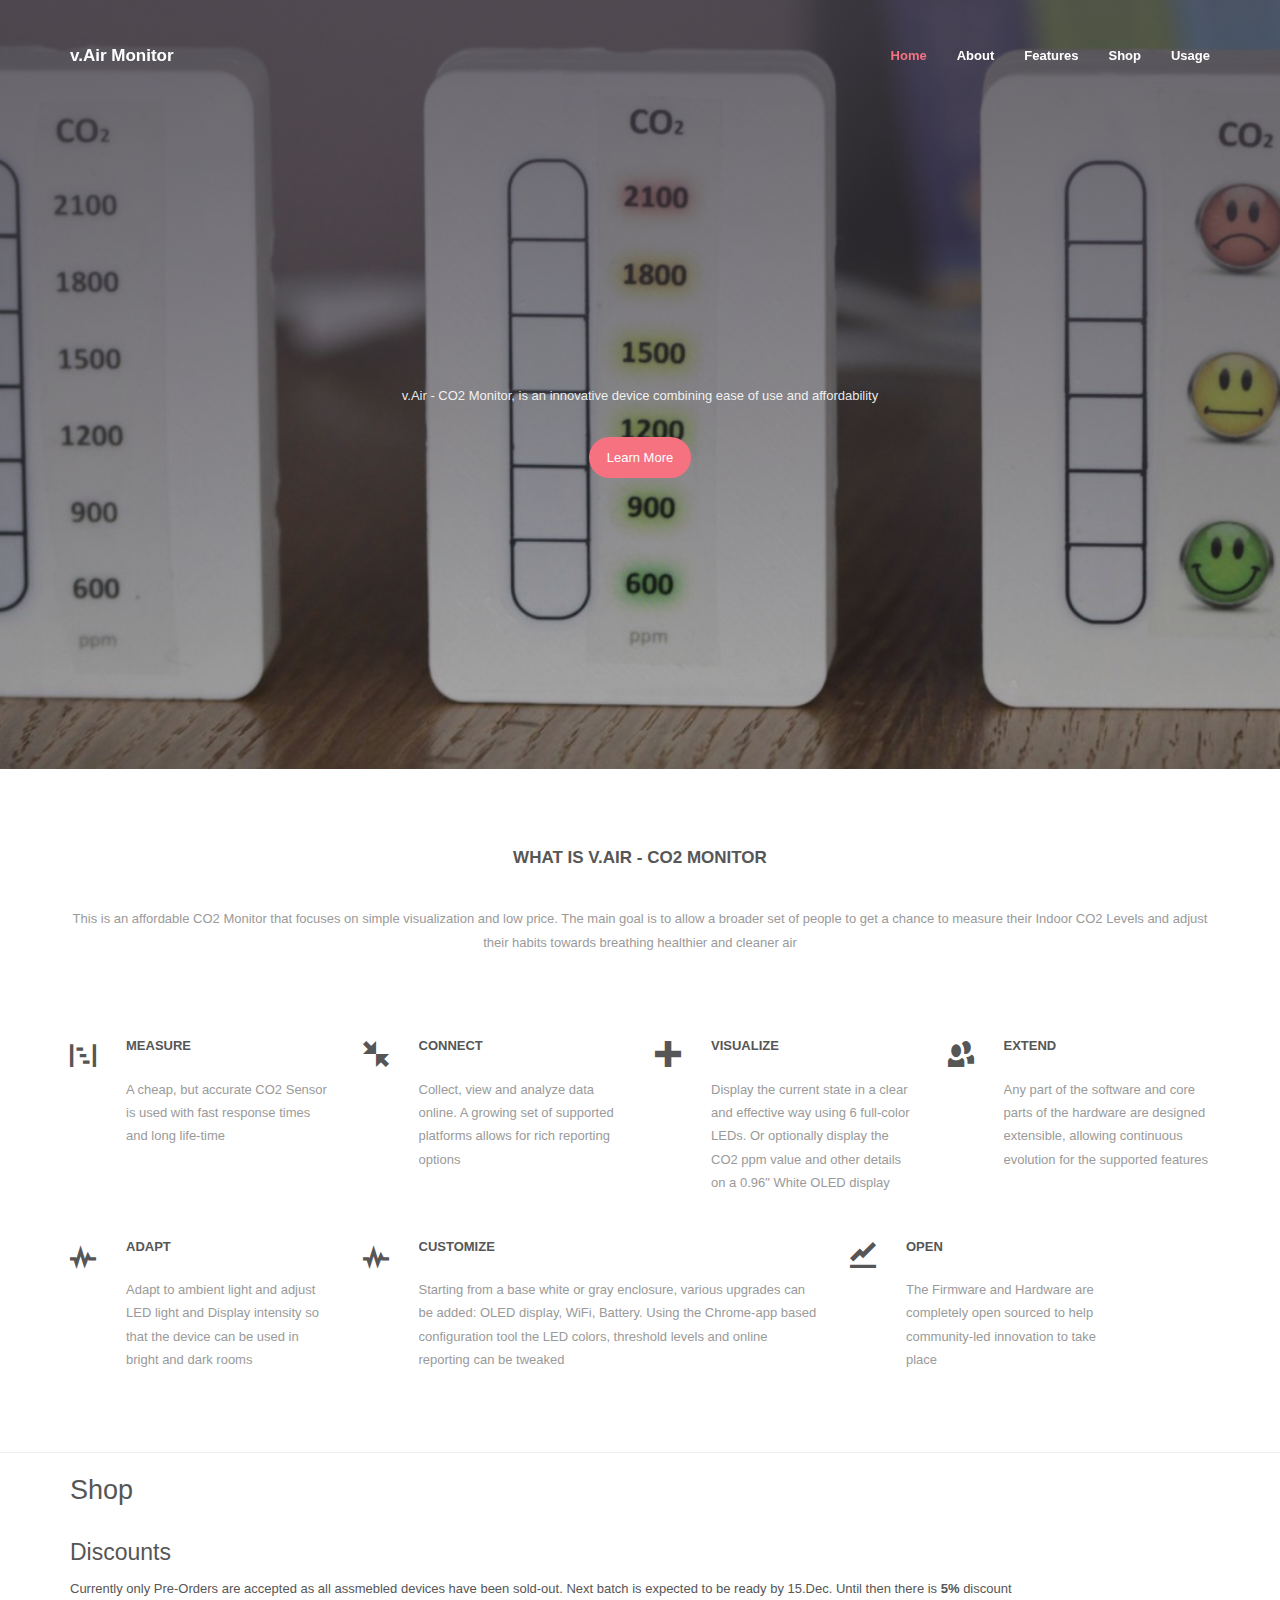
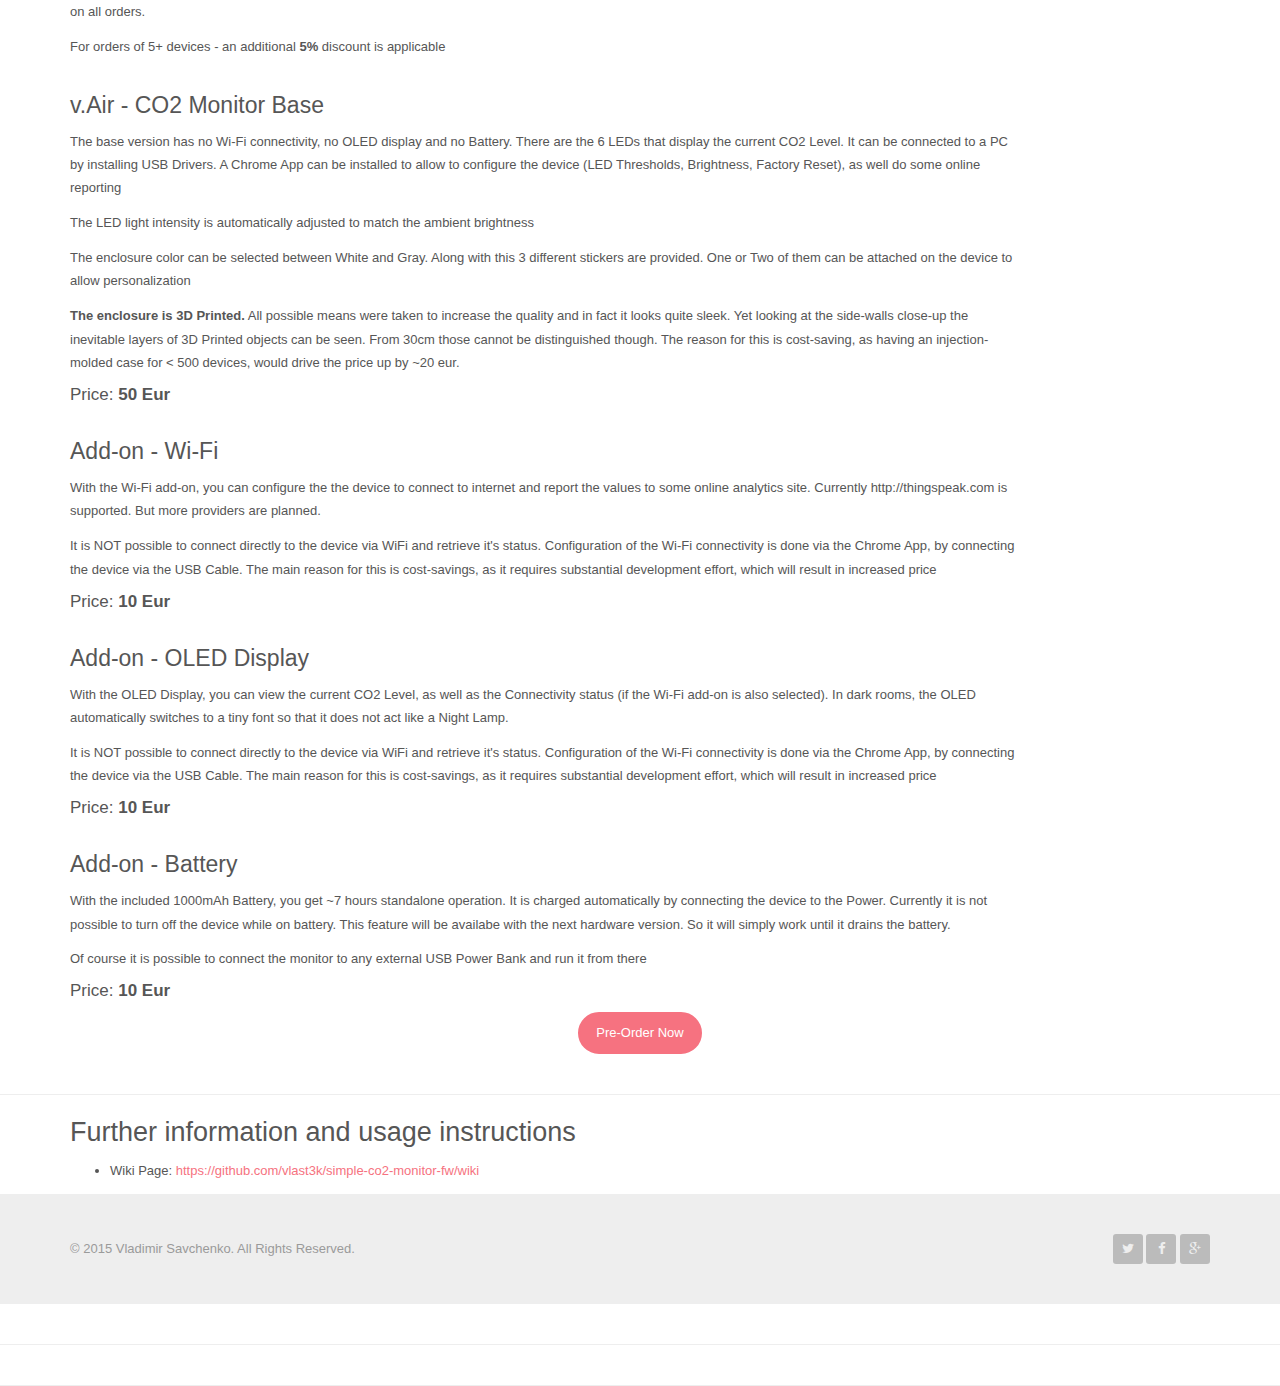
==== index.html @ 3b9b4a49 "fix usage" ====
<!DOCTYPE html>
<!-- saved from url=(0024)https://www.uxfleet.com/ -->
<html lang="en" style="height: auto;"><head><meta http-equiv="Content-Type" content="text/html; charset=UTF-8">
    <meta charset="utf-8">
    <meta http-equiv="X-UA-Compatible" content="IE=edge">
    <meta name="viewport" content="width=device-width, initial-scale=1">
    <meta name="description" content="">
    <meta name="author" content="">

    <title>v.Air - CO2 Monitor</title>

    <!-- CSS Plugins -->
    <link href="./res/animate.css" rel="stylesheet">
    <link href="./res/owl.carousel.css" rel="stylesheet">
    <link href="./res/lightbox.css" rel="stylesheet">
    <link href="./res/open-iconic-bootstrap.css" rel="stylesheet">
    <link href="./res/font-awesome.min.css" rel="stylesheet">

    <!-- Google Fonts -->
    <link href="./res/css" rel="stylesheet" type="text/css">
    <link href="./res/css(1)" rel="stylesheet" type="text/css">

    <!-- CSS Custom -->
    <link href="./res/styles.css" rel="stylesheet">
    <link href="./res/custom.css" rel="stylesheet">

    <!-- HTML5 shim and Respond.js for IE8 support of HTML5 elements and media queries -->
    <!--[if lt IE 9]>
      <script src="https://oss.maxcdn.com/html5shiv/3.7.2/html5shiv.min.js"></script>
      <script src="https://oss.maxcdn.com/respond/1.4.2/respond.min.js"></script>
    <![endif]-->
  </head>

  <body data-spy="scroll" data-target=".navbar" data-offset="71">


    <!-- WRAPPER
    ============================== -->
    <div class="wrapper">

      <!-- NAVBAR
      ============================== -->
      <nav class="navbar navbar-fixed-top js-toggleClass js-navbar-top navbar-default">
        <div class="container">
          <div class="navbar-header">
            <button type="button" class="navbar-toggle collapsed" data-toggle="collapse" data-target="#navbar" aria-expanded="false" aria-controls="navbar">
              <span class="sr-only">Toggle navigation</span>
              <span class="icon-bar"></span>
              <span class="icon-bar"></span>
              <span class="icon-bar"></span>
            </button>
            <a class="navbar-brand" href="#home">v.Air Monitor</a>
          </div>
          <div id="navbar" class="collapse navbar-collapse">
            <ul class="nav navbar-nav navbar-right ">
              <li class="active"><a href="#home">Home</a></li>
              <li class=""><a href="#about">About</a></li>
              <li class=""><a href="#features">Features</a></li>
              <li class=""><a href="#shop">Shop</a></li>
              <li class=""><a href="#usage">Usage</a></li>
            </ul>
          </div><!--/.nav-collapse -->
        </div>
      </nav>


      <!-- HERO
      ============================== -->
      <div class="hero hero_agency" id="home">
        <div class="container">
          <div class="row">
            <div class="col-xs-12">
                <br>
                <br>
                <br>
                <br>
                <br>
                <br>
                <br>
                <!-- Hero subheading -->
                <p class="heading__sub hero-heading__sub animated fadeInUp delay_1">
                  v.Air - CO2 Monitor, is an innovative device combining ease of use and affordability
                </p>
                <!-- Hero buttons -->
                <a href="#about" class="hero__btn btn btn-lg btn-primary animated fadeInUp delay_2">Learn More</a> 
               <br>
                <br>
                <br>
                <br>
                <br>
                <br>
                <br>
            </div>
          </div> <!-- / .row -->
        </div> <!-- / .container -->
      </div> <!-- / .hero -->

    
      <div class="section" id="about">

        <!-- ABOUT
        ============================== -->
        <div class="container">
          <div class="row">
            <div class="col-xs-12">
              <h4 class="heading">What is v.Air - CO2 Monitor</h4>
              <p class="heading__sub">
              This is an affordable CO2 Monitor that focuses on simple visualization and low price. The main goal is to allow a broader set of people to get a chance to measure their Indoor CO2 Levels and adjust their habits towards breathing healthier and cleaner air
              </p>
            </div>
          </div> <!-- / .row -->
        </div> <!-- / .container -->


        <!-- FEATURES
        ============================== -->
        <div class="section" id="features">
        <div class="container">
          <div class="row">
            <div class="col-sm-3">
              <div class="features__item fadeIn">
                <div class="features-item__icon">
                  <span class="oi oi-project"></span>
                </div>
                <div class="features-item__body">
                  <div class="features-item-body__title">
                    Measure
                  </div>
                  <div class="features-item-body__summary">
                    A cheap, but accurate CO2 Sensor is used with fast response times and long life-time
                  </div>
                </div> <!-- / .features-item__body -->
              </div> <!-- / .features__item -->
            </div>
            <div class="col-sm-3">
              <div class="features__item fadeIn">
                <div class="features-item__icon">
                  <span class="oi oi-fullscreen-exit"></span>
                </div>
                <div class="features-item__body">
                  <div class="features-item-body__title">
                    Connect
                  </div>
                  <div class="features-item-body__summary">
                    Collect, view and analyze data online. A growing set of supported platforms allows for rich reporting options
                  </div>
                </div> <!-- / .features-item__body -->
              </div> <!-- / .features__item -->
            </div>
            <div class="col-sm-3">
              <div class="features__item fadeIn">
                <div class="features-item__icon">
                  <span class="oi oi-plus"></span>
                </div>
                <div class="features-item__body">
                  <div class="features-item-body__title">
                    Visualize
                  </div>
                  <div class="features-item-body__summary">
                    Display the current state in a clear and effective way using 6 full-color LEDs. Or optionally display the CO2 ppm value and other details on a 0.96" White OLED display
                  </div>
                </div> <!-- / .features-item__body -->
              </div> <!-- / .features__item -->
            </div>
            <div class="col-sm-3">
              <div class="features__item fadeIn">
                <div class="features-item__icon">
                  <span class="oi oi-people"></span>
                </div>
                <div class="features-item__body">
                  <div class="features-item-body__title">
                    Extend
                  </div>
                  <div class="features-item-body__summary">
                    Any part of the software and core parts of the hardware are designed extensible, allowing continuous evolution for the supported features
                  </div>
                </div>  <!-- / .features-item__body -->
              </div> <!-- / .features__item -->
            </div>
          </div>
          <div class="row">
            <div class="col-sm-3">
              <div class="features__item fadeIn">
                <div class="features-item__icon">
                  <span class="oi oi-pulse"></span>
                </div>
                <div class="features-item__body">
                  <div class="features-item-body__title">
                    Adapt
                  </div>
                  <div class="features-item-body__summary">
                    Adapt to ambient light and adjust LED light and Display intensity so that the device can be used in bright and dark rooms
                  </div>
                </div>  <!-- / .features-item__body -->
              </div> <!-- / .features__item -->
            </div>
            <div class="col-sm-5">
              <div class="features__item fadeIn">
                <div class="features-item__icon">
                  <span class="oi oi-pulse"></span>
                </div>
                <div class="features-item__body">
                  <div class="features-item-body__title">
                    Customize
                  </div>
                  <div class="features-item-body__summary">
                    Starting from a base white or gray enclosure, various upgrades can be added: OLED display, WiFi, Battery. Using the Chrome-app based configuration tool the LED colors, threshold levels and online reporting can be tweaked
                  </div>
                </div>  <!-- / .features-item__body -->
              </div> <!-- / .features__item -->
            </div>
            <div class="col-sm-3">
              <div class="features__item fadeIn">
                <div class="features-item__icon">
                  <span class="oi oi-graph"></span>
                </div>
                <div class="features-item__body">
                  <div class="features-item-body__title">
                    Open
                  </div>
                  <div class="features-item-body__summary">
                    The Firmware and Hardware are completely open sourced to help community-led innovation to take place
                  </div>
                </div> <!-- / .features-item__body -->
              </div> <!-- / .features__item -->
            </div>
          </div> <!-- / .row -->
        </div> <!-- / .container -->

      </div> <!-- / .section -->

     <div class="section" id="shop">

      <div class="container">
           <div class="row">
            <div class="col-md-10">
                  <h2>Shop</h2>
            </div>
         </div>
        <div class="row">
            <div class="col-md-10">
                <h3>Discounts</h3>
                <p>Currently only Pre-Orders are accepted as all assmebled devices have been sold-out. Next batch is expected to be ready by 15.Dec. Until then there is <strong>5%</strong> discount on all orders.
                </p>
                <p>For orders of 5+ devices - an additional <strong>5%</strong> discount is applicable
                </p>
             </div>
        </div>
        <div class="row">
            <div class="col-md-10">
                <h3>v.Air - CO2 Monitor Base</h3>
                <p>The base version has no Wi-Fi connectivity, no OLED display and no Battery. There are the 6 LEDs that display the current CO2 Level. It can be connected to a PC by installing USB Drivers. A Chrome App can be installed to allow to configure the device (LED Thresholds, Brightness, Factory Reset), as well do some online reporting
                </p>
                <p>The LED light intensity is automatically adjusted to match the ambient brightness</p>
                <p>The enclosure color can be selected between White and Gray. Along with this 3 different stickers are provided. One or Two of them can be attached on the device to allow personalization
                </p>
                <p><strong>The enclosure is 3D Printed.</strong> All possible means were taken to increase the quality and in fact it looks quite sleek. Yet looking at the side-walls close-up the inevitable layers of 3D Printed objects can be seen. From 30cm those cannot be distinguished though. The reason for this is cost-saving, as having an injection-molded case for &lt; 500 devices, would drive the price up by ~20 eur.
                </p>
                <h4>Price: <strong>50 Eur</strong></h4>
             </div>
        </div>
        <div class="row">
            <div class="col-md-10">
                <h3>Add-on - Wi-Fi</h3>
                <p>With the Wi-Fi add-on, you can configure the the device to connect to internet and report the values to some online analytics site. Currently http://thingspeak.com is supported. But more providers are planned.
                </p>
                <p>It is NOT possible to connect directly to the device via WiFi and retrieve it's status. Configuration of the Wi-Fi connectivity is done via the Chrome App, by connecting the device via the USB Cable. The main reason for this is cost-savings, as it requires substantial development effort, which will result in increased price
                </p>
                <h4>Price: <strong>10 Eur</strong></h4>
             </div>
        </div>
        <div class="row">
            <div class="col-md-10">
                <h3>Add-on - OLED Display</h3>
                <p>With the OLED Display, you can view the current CO2 Level, as well as the Connectivity status (if the Wi-Fi add-on is also selected). In dark rooms, the OLED automatically switches to a tiny font so that it does not act like a Night Lamp. 
                </p>
                <p>It is NOT possible to connect directly to the device via WiFi and retrieve it's status. Configuration of the Wi-Fi connectivity is done via the Chrome App, by connecting the device via the USB Cable. The main reason for this is cost-savings, as it requires substantial development effort, which will result in increased price
                </p>
                <h4>Price: <strong>10 Eur</strong></h4>
             </div>
        </div>
        <div class="row">
            <div class="col-md-10">
                <h3>Add-on - Battery</h3>
                <p>With the included 1000mAh Battery, you get ~7 hours standalone operation. It is charged automatically by connecting the device to the Power. Currently it is not possible to turn off the device while on battery. This feature will be availabe with the next hardware version. So it will simply work until it drains the battery.
                </p>
                <p>Of course it is possible to connect the monitor to any external USB Power Bank and run it from there
                </p>
                <h4>Price: <strong>10 Eur</strong></h4>
             </div>
        </div>
        <div class="row">
            <div class="col-xs-12 centered-text">


              <a href="mailto:vlast3k@gmail.com" class="hero__btn btn btn-lg btn-primary animated fadeInUp">Pre-Order Now</a> 

            </div>
          </div> <!-- / .row -->

      </div>
     </div>

     <div class="section" id="usage">

      <div class="container">
        <div class="row">
           <div class="col-md-10">
             <h2>Further information and usage instructions</h2>
             <ul>
				<li>
					Wiki Page: <a href="https://github.com/vlast3k/simple-co2-monitor-fw/wiki">https://github.com/vlast3k/simple-co2-monitor-fw/wiki</a>
				</li>
			 </ul>
            </div>
         </div>
     </div>

      <!-- CONTACT
      ============================== -->
      <!--
      <div class="section" id="contact">
        <div class="container">
          <div class="row">
            <div class="col-xs-12 centered-text">

              <h4 class="heading">Contact Us for More Information</h4>

              <a href="http://neyasystems.com/contact-us/" class="hero__btn btn btn-lg btn-primary animated fadeInUp">Contact Now</a> 

            </div>
          </div> 
        </div> 
      </div>
-->

      <!-- FOOTER
      ============================== -->
      <footer>
        <div class="container">
          <div class="row">
            <div class="col-sm-6">
              © 2015 Vladimir Savchenko. All Rights Reserved.
            </div>
            
            <div class="col-sm-6">
              <div class="footer__social">
                <a href="https://twitter.com/vAirMon" class="footer-social__link footer-social__link_twitter">
                  <i class="fa fa-twitter"></i>
                </a>
                <a href="https://www.facebook.com/vairmonitor" class="footer-social__link footer-social__link_facebook">
                  <i class="fa fa-facebook"></i>
                </a>
                <a href="https://plus.google.com/117329593223581214970" class="footer-social__link footer-social__link_google-plus">
                  <i class="fa fa-google-plus"></i>
                </a>
              </div>
            </div>
          </div>
        </div>
      </footer>

    </div> <!-- / .wrapper -->


    <!-- JavaScript
    ================================================== -->
    
    <!-- JS Global -->
    <script async="" src="./res/analytics.js"></script><script src="./res/jquery.min.js"></script>
    <script src="./res/bootstrap.min.js"></script>

    <!-- JS Plugins -->
    <script src="./res/smoothscroll.js"></script>
    <script src="./res/jquery.waypoints.min.js"></script>
    <script src="./res/wow.min.js"></script>
    <script src="./res/owl.carousel.min.js"></script>
    <script src="./res/jquery.peity.min.js"></script>
    <script src="./res/lightbox.min.js"></script>
    <script src="./res/contact.js"></script>

    <!-- JS Custom -->
    <script src="./res/custom.js"></script>
---- res/styles.css ----
/*------------------------------------------------------------------
Project:        Landitt
Author:         Yevgeny Simzikov
URL:            http://simpleqode.com/
                https://twitter.com/YevSim
                https://www.facebook.com/simpleqode
Version:        1.0.0
Created:        27/05/2015
Last change:    27/05/2015
-------------------------------------------------------------------*/
/*! normalize.css v3.0.2 | MIT License | git.io/normalize */
html {
  font-family: sans-serif;
  -ms-text-size-adjust: 100%;
  -webkit-text-size-adjust: 100%;
}
body {
  margin: 0;
}
article,
aside,
details,
figcaption,
figure,
footer,
header,
hgroup,
main,
menu,
nav,
section,
summary {
  display: block;
}
audio,
canvas,
progress,
video {
  display: inline-block;
  vertical-align: baseline;
}
audio:not([controls]) {
  display: none;
  height: 0;
}
[hidden],
template {
  display: none;
}
a {
  background-color: transparent;
}
a:active,
a:hover {
  outline: 0;
}
abbr[title] {
  border-bottom: 1px dotted;
}
b,
strong {
  font-weight: bold;
}
dfn {
  font-style: italic;
}
h1 {
  font-size: 2em;
  margin: 0.67em 0;
}
mark {
  background: #ff0;
  color: #000;
}
small {
  font-size: 80%;
}
sub,
sup {
  font-size: 75%;
  line-height: 0;
  position: relative;
  vertical-align: baseline;
}
sup {
  top: -0.5em;
}
sub {
  bottom: -0.25em;
}
img {
  border: 0;
}
svg:not(:root) {
  overflow: hidden;
}
figure {
  margin: 1em 40px;
}
hr {
  -moz-box-sizing: content-box;
  box-sizing: content-box;
  height: 0;
}
pre {
  overflow: auto;
}
code,
kbd,
pre,
samp {
  font-family: monospace, monospace;
  font-size: 1em;
}
button,
input,
optgroup,
select,
textarea {
  color: inherit;
  font: inherit;
  margin: 0;
}
button {
  overflow: visible;
}
button,
select {
  text-transform: none;
}
button,
html input[type="button"],
input[type="reset"],
input[type="submit"] {
  -webkit-appearance: button;
  cursor: pointer;
}
button[disabled],
html input[disabled] {
  cursor: default;
}
button::-moz-focus-inner,
input::-moz-focus-inner {
  border: 0;
  padding: 0;
}
input {
  line-height: normal;
}
input[type="checkbox"],
input[type="radio"] {
  box-sizing: border-box;
  padding: 0;
}
input[type="number"]::-webkit-inner-spin-button,
input[type="number"]::-webkit-outer-spin-button {
  height: auto;
}
input[type="search"] {
  -webkit-appearance: textfield;
  -moz-box-sizing: content-box;
  -webkit-box-sizing: content-box;
  box-sizing: content-box;
}
input[type="search"]::-webkit-search-cancel-button,
input[type="search"]::-webkit-search-decoration {
  -webkit-appearance: none;
}
fieldset {
  border: 1px solid #c0c0c0;
  margin: 0 2px;
  padding: 0.35em 0.625em 0.75em;
}
legend {
  border: 0;
  padding: 0;
}
textarea {
  overflow: auto;
}
optgroup {
  font-weight: bold;
}
table {
  border-collapse: collapse;
  border-spacing: 0;
}
td,
th {
  padding: 0;
}
/*! Source: https://github.com/h5bp/html5-boilerplate/blob/master/src/css/main.css */
@media print {
  *,
  *:before,
  *:after {
    background: transparent !important;
    color: #000 !important;
    box-shadow: none !important;
    text-shadow: none !important;
  }
  a,
  a:visited {
    text-decoration: underline;
  }
  a[href]:after {
    content: " (" attr(href) ")";
  }
  abbr[title]:after {
    content: " (" attr(title) ")";
  }
  a[href^="#"]:after,
  a[href^="javascript:"]:after {
    content: "";
  }
  pre,
  blockquote {
    border: 1px solid #999;
    page-break-inside: avoid;
  }
  thead {
    display: table-header-group;
  }
  tr,
  img {
    page-break-inside: avoid;
  }
  img {
    max-width: 100% !important;
  }
  p,
  h2,
  h3 {
    orphans: 3;
    widows: 3;
  }
  h2,
  h3 {
    page-break-after: avoid;
  }
  select {
    background: #fff !important;
  }
  .navbar {
    display: none;
  }
  .btn > .caret,
  .dropup > .btn > .caret {
    border-top-color: #000 !important;
  }
  .label {
    border: 1px solid #000;
  }
  .table {
    border-collapse: collapse !important;
  }
  .table td,
  .table th {
    background-color: #fff !important;
  }
  .table-bordered th,
  .table-bordered td {
    border: 1px solid #ddd !important;
  }
}
@font-face {
  font-family: 'Glyphicons Halflings';
  src: url('../fonts/glyphicons-halflings-regular.eot');
  src: url('../fonts/glyphicons-halflings-regular.eot?#iefix') format('embedded-opentype'), url('../fonts/glyphicons-halflings-regular.woff2') format('woff2'), url('../fonts/glyphicons-halflings-regular.woff') format('woff'), url('../fonts/glyphicons-halflings-regular.ttf') format('truetype'), url('../fonts/glyphicons-halflings-regular.svg#glyphicons_halflingsregular') format('svg');
}
.glyphicon {
  position: relative;
  top: 1px;
  display: inline-block;
  font-family: 'Glyphicons Halflings';
  font-style: normal;
  font-weight: normal;
  line-height: 1;
  -webkit-font-smoothing: antialiased;
  -moz-osx-font-smoothing: grayscale;
}
.glyphicon-asterisk:before {
  content: "\2a";
}
.glyphicon-plus:before {
  content: "\2b";
}
.glyphicon-euro:before,
.glyphicon-eur:before {
  content: "\20ac";
}
.glyphicon-minus:before {
  content: "\2212";
}
.glyphicon-cloud:before {
  content: "\2601";
}
.glyphicon-envelope:before {
  content: "\2709";
}
.glyphicon-pencil:before {
  content: "\270f";
}
.glyphicon-glass:before {
  content: "\e001";
}
.glyphicon-music:before {
  content: "\e002";
}
.glyphicon-search:before {
  content: "\e003";
}
.glyphicon-heart:before {
  content: "\e005";
}
.glyphicon-star:before {
  content: "\e006";
}
.glyphicon-star-empty:before {
  content: "\e007";
}
.glyphicon-user:before {
  content: "\e008";
}
.glyphicon-film:before {
  content: "\e009";
}
.glyphicon-th-large:before {
  content: "\e010";
}
.glyphicon-th:before {
  content: "\e011";
}
.glyphicon-th-list:before {
  content: "\e012";
}
.glyphicon-ok:before {
  content: "\e013";
}
.glyphicon-remove:before {
  content: "\e014";
}
.glyphicon-zoom-in:before {
  content: "\e015";
}
.glyphicon-zoom-out:before {
  content: "\e016";
}
.glyphicon-off:before {
  content: "\e017";
}
.glyphicon-signal:before {
  content: "\e018";
}
.glyphicon-cog:before {
  content: "\e019";
}
.glyphicon-trash:before {
  content: "\e020";
}
.glyphicon-home:before {
  content: "\e021";
}
.glyphicon-file:before {
  content: "\e022";
}
.glyphicon-time:before {
  content: "\e023";
}
.glyphicon-road:before {
  content: "\e024";
}
.glyphicon-download-alt:before {
  content: "\e025";
}
.glyphicon-download:before {
  content: "\e026";
}
.glyphicon-upload:before {
  content: "\e027";
}
.glyphicon-inbox:before {
  content: "\e028";
}
.glyphicon-play-circle:before {
  content: "\e029";
}
.glyphicon-repeat:before {
  content: "\e030";
}
.glyphicon-refresh:before {
  content: "\e031";
}
.glyphicon-list-alt:before {
  content: "\e032";
}
.glyphicon-lock:before {
  content: "\e033";
}
.glyphicon-flag:before {
  content: "\e034";
}
.glyphicon-headphones:before {
  content: "\e035";
}
.glyphicon-volume-off:before {
  content: "\e036";
}
.glyphicon-volume-down:before {
  content: "\e037";
}
.glyphicon-volume-up:before {
  content: "\e038";
}
.glyphicon-qrcode:before {
  content: "\e039";
}
.glyphicon-barcode:before {
  content: "\e040";
}
.glyphicon-tag:before {
  content: "\e041";
}
.glyphicon-tags:before {
  content: "\e042";
}
.glyphicon-book:before {
  content: "\e043";
}
.glyphicon-bookmark:before {
  content: "\e044";
}
.glyphicon-print:before {
  content: "\e045";
}
.glyphicon-camera:before {
  content: "\e046";
}
.glyphicon-font:before {
  content: "\e047";
}
.glyphicon-bold:before {
  content: "\e048";
}
.glyphicon-italic:before {
  content: "\e049";
}
.glyphicon-text-height:before {
  content: "\e050";
}
.glyphicon-text-width:before {
  content: "\e051";
}
.glyphicon-align-left:before {
  content: "\e052";
}
.glyphicon-align-center:before {
  content: "\e053";
}
.glyphicon-align-right:before {
  content: "\e054";
}
.glyphicon-align-justify:before {
  content: "\e055";
}
.glyphicon-list:before {
  content: "\e056";
}
.glyphicon-indent-left:before {
  content: "\e057";
}
.glyphicon-indent-right:before {
  content: "\e058";
}
.glyphicon-facetime-video:before {
  content: "\e059";
}
.glyphicon-picture:before {
  content: "\e060";
}
.glyphicon-map-marker:before {
  content: "\e062";
}
.glyphicon-adjust:before {
  content: "\e063";
}
.glyphicon-tint:before {
  content: "\e064";
}
.glyphicon-edit:before {
  content: "\e065";
}
.glyphicon-share:before {
  content: "\e066";
}
.glyphicon-check:before {
  content: "\e067";
}
.glyphicon-move:before {
  content: "\e068";
}
.glyphicon-step-backward:before {
  content: "\e069";
}
.glyphicon-fast-backward:before {
  content: "\e070";
}
.glyphicon-backward:before {
  content: "\e071";
}
.glyphicon-play:before {
  content: "\e072";
}
.glyphicon-pause:before {
  content: "\e073";
}
.glyphicon-stop:before {
  content: "\e074";
}
.glyphicon-forward:before {
  content: "\e075";
}
.glyphicon-fast-forward:before {
  content: "\e076";
}
.glyphicon-step-forward:before {
  content: "\e077";
}
.glyphicon-eject:before {
  content: "\e078";
}
.glyphicon-chevron-left:before {
  content: "\e079";
}
.glyphicon-chevron-right:before {
  content: "\e080";
}
.glyphicon-plus-sign:before {
  content: "\e081";
}
.glyphicon-minus-sign:before {
  content: "\e082";
}
.glyphicon-remove-sign:before {
  content: "\e083";
}
.glyphicon-ok-sign:before {
  content: "\e084";
}
.glyphicon-question-sign:before {
  content: "\e085";
}
.glyphicon-info-sign:before {
  content: "\e086";
}
.glyphicon-screenshot:before {
  content: "\e087";
}
.glyphicon-remove-circle:before {
  content: "\e088";
}
.glyphicon-ok-circle:before {
  content: "\e089";
}
.glyphicon-ban-circle:before {
  content: "\e090";
}
.glyphicon-arrow-left:before {
  content: "\e091";
}
.glyphicon-arrow-right:before {
  content: "\e092";
}
.glyphicon-arrow-up:before {
  content: "\e093";
}
.glyphicon-arrow-down:before {
  content: "\e094";
}
.glyphicon-share-alt:before {
  content: "\e095";
}
.glyphicon-resize-full:before {
  content: "\e096";
}
.glyphicon-resize-small:before {
  content: "\e097";
}
.glyphicon-exclamation-sign:before {
  content: "\e101";
}
.glyphicon-gift:before {
  content: "\e102";
}
.glyphicon-leaf:before {
  content: "\e103";
}
.glyphicon-fire:before {
  content: "\e104";
}
.glyphicon-eye-open:before {
  content: "\e105";
}
.glyphicon-eye-close:before {
  content: "\e106";
}
.glyphicon-warning-sign:before {
  content: "\e107";
}
.glyphicon-plane:before {
  content: "\e108";
}
.glyphicon-calendar:before {
  content: "\e109";
}
.glyphicon-random:before {
  content: "\e110";
}
.glyphicon-comment:before {
  content: "\e111";
}
.glyphicon-magnet:before {
  content: "\e112";
}
.glyphicon-chevron-up:before {
  content: "\e113";
}
.glyphicon-chevron-down:before {
  content: "\e114";
}
.glyphicon-retweet:before {
  content: "\e115";
}
.glyphicon-shopping-cart:before {
  content: "\e116";
}
.glyphicon-folder-close:before {
  content: "\e117";
}
.glyphicon-folder-open:before {
  content: "\e118";
}
.glyphicon-resize-vertical:before {
  content: "\e119";
}
.glyphicon-resize-horizontal:before {
  content: "\e120";
}
.glyphicon-hdd:before {
  content: "\e121";
}
.glyphicon-bullhorn:before {
  content: "\e122";
}
.glyphicon-bell:before {
  content: "\e123";
}
.glyphicon-certificate:before {
  content: "\e124";
}
.glyphicon-thumbs-up:before {
  content: "\e125";
}
.glyphicon-thumbs-down:before {
  content: "\e126";
}
.glyphicon-hand-right:before {
  content: "\e127";
}
.glyphicon-hand-left:before {
  content: "\e128";
}
.glyphicon-hand-up:before {
  content: "\e129";
}
.glyphicon-hand-down:before {
  content: "\e130";
}
.glyphicon-circle-arrow-right:before {
  content: "\e131";
}
.glyphicon-circle-arrow-left:before {
  content: "\e132";
}
.glyphicon-circle-arrow-up:before {
  content: "\e133";
}
.glyphicon-circle-arrow-down:before {
  content: "\e134";
}
.glyphicon-globe:before {
  content: "\e135";
}
.glyphicon-wrench:before {
  content: "\e136";
}
.glyphicon-tasks:before {
  content: "\e137";
}
.glyphicon-filter:before {
  content: "\e138";
}
.glyphicon-briefcase:before {
  content: "\e139";
}
.glyphicon-fullscreen:before {
  content: "\e140";
}
.glyphicon-dashboard:before {
  content: "\e141";
}
.glyphicon-paperclip:before {
  content: "\e142";
}
.glyphicon-heart-empty:before {
  content: "\e143";
}
.glyphicon-link:before {
  content: "\e144";
}
.glyphicon-phone:before {
  content: "\e145";
}
.glyphicon-pushpin:before {
  content: "\e146";
}
.glyphicon-usd:before {
  content: "\e148";
}
.glyphicon-gbp:before {
  content: "\e149";
}
.glyphicon-sort:before {
  content: "\e150";
}
.glyphicon-sort-by-alphabet:before {
  content: "\e151";
}
.glyphicon-sort-by-alphabet-alt:before {
  content: "\e152";
}
.glyphicon-sort-by-order:before {
  content: "\e153";
}
.glyphicon-sort-by-order-alt:before {
  content: "\e154";
}
.glyphicon-sort-by-attributes:before {
  content: "\e155";
}
.glyphicon-sort-by-attributes-alt:before {
  content: "\e156";
}
.glyphicon-unchecked:before {
  content: "\e157";
}
.glyphicon-expand:before {
  content: "\e158";
}
.glyphicon-collapse-down:before {
  content: "\e159";
}
.glyphicon-collapse-up:before {
  content: "\e160";
}
.glyphicon-log-in:before {
  content: "\e161";
}
.glyphicon-flash:before {
  content: "\e162";
}
.glyphicon-log-out:before {
  content: "\e163";
}
.glyphicon-new-window:before {
  content: "\e164";
}
.glyphicon-record:before {
  content: "\e165";
}
.glyphicon-save:before {
  content: "\e166";
}
.glyphicon-open:before {
  content: "\e167";
}
.glyphicon-saved:before {
  content: "\e168";
}
.glyphicon-import:before {
  content: "\e169";
}
.glyphicon-export:before {
  content: "\e170";
}
.glyphicon-send:before {
  content: "\e171";
}
.glyphicon-floppy-disk:before {
  content: "\e172";
}
.glyphicon-floppy-saved:before {
  content: "\e173";
}
.glyphicon-floppy-remove:before {
  content: "\e174";
}
.glyphicon-floppy-save:before {
  content: "\e175";
}
.glyphicon-floppy-open:before {
  content: "\e176";
}
.glyphicon-credit-card:before {
  content: "\e177";
}
.glyphicon-transfer:before {
  content: "\e178";
}
.glyphicon-cutlery:before {
  content: "\e179";
}
.glyphicon-header:before {
  content: "\e180";
}
.glyphicon-compressed:before {
  content: "\e181";
}
.glyphicon-earphone:before {
  content: "\e182";
}
.glyphicon-phone-alt:before {
  content: "\e183";
}
.glyphicon-tower:before {
  content: "\e184";
}
.glyphicon-stats:before {
  content: "\e185";
}
.glyphicon-sd-video:before {
  content: "\e186";
}
.glyphicon-hd-video:before {
  content: "\e187";
}
.glyphicon-subtitles:before {
  content: "\e188";
}
.glyphicon-sound-stereo:before {
  content: "\e189";
}
.glyphicon-sound-dolby:before {
  content: "\e190";
}
.glyphicon-sound-5-1:before {
  content: "\e191";
}
.glyphicon-sound-6-1:before {
  content: "\e192";
}
.glyphicon-sound-7-1:before {
  content: "\e193";
}
.glyphicon-copyright-mark:before {
  content: "\e194";
}
.glyphicon-registration-mark:before {
  content: "\e195";
}
.glyphicon-cloud-download:before {
  content: "\e197";
}
.glyphicon-cloud-upload:before {
  content: "\e198";
}
.glyphicon-tree-conifer:before {
  content: "\e199";
}
.glyphicon-tree-deciduous:before {
  content: "\e200";
}
.glyphicon-cd:before {
  content: "\e201";
}
.glyphicon-save-file:before {
  content: "\e202";
}
.glyphicon-open-file:before {
  content: "\e203";
}
.glyphicon-level-up:before {
  content: "\e204";
}
.glyphicon-copy:before {
  content: "\e205";
}
.glyphicon-paste:before {
  content: "\e206";
}
.glyphicon-alert:before {
  content: "\e209";
}
.glyphicon-equalizer:before {
  content: "\e210";
}
.glyphicon-king:before {
  content: "\e211";
}
.glyphicon-queen:before {
  content: "\e212";
}
.glyphicon-pawn:before {
  content: "\e213";
}
.glyphicon-bishop:before {
  content: "\e214";
}
.glyphicon-knight:before {
  content: "\e215";
}
.glyphicon-baby-formula:before {
  content: "\e216";
}
.glyphicon-tent:before {
  content: "\26fa";
}
.glyphicon-blackboard:before {
  content: "\e218";
}
.glyphicon-bed:before {
  content: "\e219";
}
.glyphicon-apple:before {
  content: "\f8ff";
}
.glyphicon-erase:before {
  content: "\e221";
}
.glyphicon-hourglass:before {
  content: "\231b";
}
.glyphicon-lamp:before {
  content: "\e223";
}
.glyphicon-duplicate:before {
  content: "\e224";
}
.glyphicon-piggy-bank:before {
  content: "\e225";
}
.glyphicon-scissors:before {
  content: "\e226";
}
.glyphicon-bitcoin:before {
  content: "\e227";
}
.glyphicon-btc:before {
  content: "\e227";
}
.glyphicon-xbt:before {
  content: "\e227";
}
.glyphicon-yen:before {
  content: "\00a5";
}
.glyphicon-jpy:before {
  content: "\00a5";
}
.glyphicon-ruble:before {
  content: "\20bd";
}
.glyphicon-rub:before {
  content: "\20bd";
}
.glyphicon-scale:before {
  content: "\e230";
}
.glyphicon-ice-lolly:before {
  content: "\e231";
}
.glyphicon-ice-lolly-tasted:before {
  content: "\e232";
}
.glyphicon-education:before {
  content: "\e233";
}
.glyphicon-option-horizontal:before {
  content: "\e234";
}
.glyphicon-option-vertical:before {
  content: "\e235";
}
.glyphicon-menu-hamburger:before {
  content: "\e236";
}
.glyphicon-modal-window:before {
  content: "\e237";
}
.glyphicon-oil:before {
  content: "\e238";
}
.glyphicon-grain:before {
  content: "\e239";
}
.glyphicon-sunglasses:before {
  content: "\e240";
}
.glyphicon-text-size:before {
  content: "\e241";
}
.glyphicon-text-color:before {
  content: "\e242";
}
.glyphicon-text-background:before {
  content: "\e243";
}
.glyphicon-object-align-top:before {
  content: "\e244";
}
.glyphicon-object-align-bottom:before {
  content: "\e245";
}
.glyphicon-object-align-horizontal:before {
  content: "\e246";
}
.glyphicon-object-align-left:before {
  content: "\e247";
}
.glyphicon-object-align-vertical:before {
  content: "\e248";
}
.glyphicon-object-align-right:before {
  content: "\e249";
}
.glyphicon-triangle-right:before {
  content: "\e250";
}
.glyphicon-triangle-left:before {
  content: "\e251";
}
.glyphicon-triangle-bottom:before {
  content: "\e252";
}
.glyphicon-triangle-top:before {
  content: "\e253";
}
.glyphicon-console:before {
  content: "\e254";
}
.glyphicon-superscript:before {
  content: "\e255";
}
.glyphicon-subscript:before {
  content: "\e256";
}
.glyphicon-menu-left:before {
  content: "\e257";
}
.glyphicon-menu-right:before {
  content: "\e258";
}
.glyphicon-menu-down:before {
  content: "\e259";
}
.glyphicon-menu-up:before {
  content: "\e260";
}
* {
  -webkit-box-sizing: border-box;
  -moz-box-sizing: border-box;
  box-sizing: border-box;
}
*:before,
*:after {
  -webkit-box-sizing: border-box;
  -moz-box-sizing: border-box;
  box-sizing: border-box;
}
html {
  font-size: 10px;
  -webkit-tap-highlight-color: rgba(0, 0, 0, 0);
}
body {
  font-family: 'Open Sans', sans-serif;
  font-size: 13px;
  line-height: 1.8;
  color: #565656;
  background-color: #ffffff;
}
input,
button,
select,
textarea {
  font-family: inherit;
  font-size: inherit;
  line-height: inherit;
}
a {
  color: #f67280;
  text-decoration: none;
}
a:hover,
a:focus {
  color: #f67280;
  text-decoration: underline;
}
a:focus {
  outline: thin dotted;
  outline: 5px auto -webkit-focus-ring-color;
  outline-offset: -2px;
}
figure {
  margin: 0;
}
img {
  vertical-align: middle;
}
.img-responsive,
.thumbnail > img,
.thumbnail a > img,
.carousel-inner > .item > img,
.carousel-inner > .item > a > img {
  display: block;
  max-width: 100%;
  height: auto;
}
.img-rounded {
  border-radius: 6px;
}
.img-thumbnail {
  padding: 4px;
  line-height: 1.8;
  background-color: #ffffff;
  border: 1px solid #dddddd;
  border-radius: 4px;
  -webkit-transition: all 0.2s ease-in-out;
  -o-transition: all 0.2s ease-in-out;
  transition: all 0.2s ease-in-out;
  display: inline-block;
  max-width: 100%;
  height: auto;
}
.img-circle {
  border-radius: 50%;
}
hr {
  margin-top: 23px;
  margin-bottom: 23px;
  border: 0;
  border-top: 1px solid #ffffff;
}
.sr-only {
  position: absolute;
  width: 1px;
  height: 1px;
  margin: -1px;
  padding: 0;
  overflow: hidden;
  clip: rect(0, 0, 0, 0);
  border: 0;
}
.sr-only-focusable:active,
.sr-only-focusable:focus {
  position: static;
  width: auto;
  height: auto;
  margin: 0;
  overflow: visible;
  clip: auto;
}
[role="button"] {
  cursor: pointer;
}
h1,
h2,
h3,
h4,
h5,
h6,
.h1,
.h2,
.h3,
.h4,
.h5,
.h6 {
  font-family: 'Karla', sans-serif;
  font-weight: 500;
  line-height: 1.1;
  color: inherit;
}
h1 small,
h2 small,
h3 small,
h4 small,
h5 small,
h6 small,
.h1 small,
.h2 small,
.h3 small,
.h4 small,
.h5 small,
.h6 small,
h1 .small,
h2 .small,
h3 .small,
h4 .small,
h5 .small,
h6 .small,
.h1 .small,
.h2 .small,
.h3 .small,
.h4 .small,
.h5 .small,
.h6 .small {
  font-weight: normal;
  line-height: 1;
  color: #9a9a9a;
}
h1,
.h1,
h2,
.h2,
h3,
.h3 {
  margin-top: 23px;
  margin-bottom: 11.5px;
}
h1 small,
.h1 small,
h2 small,
.h2 small,
h3 small,
.h3 small,
h1 .small,
.h1 .small,
h2 .small,
.h2 .small,
h3 .small,
.h3 .small {
  font-size: 65%;
}
h4,
.h4,
h5,
.h5,
h6,
.h6 {
  margin-top: 11.5px;
  margin-bottom: 11.5px;
}
h4 small,
.h4 small,
h5 small,
.h5 small,
h6 small,
.h6 small,
h4 .small,
.h4 .small,
h5 .small,
.h5 .small,
h6 .small,
.h6 .small {
  font-size: 75%;
}
h1,
.h1 {
  font-size: 33px;
}
h2,
.h2 {
  font-size: 27px;
}
h3,
.h3 {
  font-size: 23px;
}
h4,
.h4 {
  font-size: 17px;
}
h5,
.h5 {
  font-size: 13px;
}
h6,
.h6 {
  font-size: 12px;
}
p {
  margin: 0 0 11.5px;
}
.lead {
  margin-bottom: 23px;
  font-size: 14px;
  font-weight: 300;
  line-height: 1.4;
}
@media (min-width: 768px) {
  .lead {
    font-size: 19.5px;
  }
}
small,
.small {
  font-size: 92%;
}
mark,
.mark {
  background-color: #fcf8e3;
  padding: .2em;
}
.text-left {
  text-align: left;
}
.text-right {
  text-align: right;
}
.text-center {
  text-align: center;
}
.text-justify {
  text-align: justify;
}
.text-nowrap {
  white-space: nowrap;
}
.text-lowercase {
  text-transform: lowercase;
}
.text-uppercase {
  text-transform: uppercase;
}
.text-capitalize {
  text-transform: capitalize;
}
.text-muted {
  color: #9a9a9a;
}
.text-primary {
  color: #f67280;
}
a.text-primary:hover {
  color: #f34255;
}
.text-success {
  color: #3c763d;
}
a.text-success:hover {
  color: #2b542c;
}
.text-info {
  color: #31708f;
}
a.text-info:hover {
  color: #245269;
}
.text-warning {
  color: #8a6d3b;
}
a.text-warning:hover {
  color: #66512c;
}
.text-danger {
  color: #a94442;
}
a.text-danger:hover {
  color: #843534;
}
.bg-primary {
  color: #fff;
  background-color: #f67280;
}
a.bg-primary:hover {
  background-color: #f34255;
}
.bg-success {
  background-color: #dff0d8;
}
a.bg-success:hover {
  background-color: #c1e2b3;
}
.bg-info {
  background-color: #d9edf7;
}
a.bg-info:hover {
  background-color: #afd9ee;
}
.bg-warning {
  background-color: #fcf8e3;
}
a.bg-warning:hover {
  background-color: #f7ecb5;
}
.bg-danger {
  background-color: #f2dede;
}
a.bg-danger:hover {
  background-color: #e4b9b9;
}
.page-header {
  padding-bottom: 10.5px;
  margin: 46px 0 23px;
  border-bottom: 1px solid #ffffff;
}
ul,
ol {
  margin-top: 0;
  margin-bottom: 11.5px;
}
ul ul,
ol ul,
ul ol,
ol ol {
  margin-bottom: 0;
}
.list-unstyled {
  padding-left: 0;
  list-style: none;
}
.list-inline {
  padding-left: 0;
  list-style: none;
  margin-left: -5px;
}
.list-inline > li {
  display: inline-block;
  padding-left: 5px;
  padding-right: 5px;
}
dl {
  margin-top: 0;
  margin-bottom: 23px;
}
dt,
dd {
  line-height: 1.8;
}
dt {
  font-weight: bold;
}
dd {
  margin-left: 0;
}
@media (min-width: 768px) {
  .dl-horizontal dt {
    float: left;
    width: 160px;
    clear: left;
    text-align: right;
    overflow: hidden;
    text-overflow: ellipsis;
    white-space: nowrap;
  }
  .dl-horizontal dd {
    margin-left: 180px;
  }
}
abbr[title],
abbr[data-original-title] {
  cursor: help;
  border-bottom: 1px dotted #9a9a9a;
}
.initialism {
  font-size: 90%;
  text-transform: uppercase;
}
blockquote {
  padding: 11.5px 23px;
  margin: 0 0 23px;
  font-size: 16.25px;
  border-left: 5px solid #ffffff;
}
blockquote p:last-child,
blockquote ul:last-child,
blockquote ol:last-child {
  margin-bottom: 0;
}
blockquote footer,
blockquote small,
blockquote .small {
  display: block;
  font-size: 80%;
  line-height: 1.8;
  color: #9a9a9a;
}
blockquote footer:before,
blockquote small:before,
blockquote .small:before {
  content: '\2014 \00A0';
}
.blockquote-reverse,
blockquote.pull-right {
  padding-right: 15px;
  padding-left: 0;
  border-right: 5px solid #ffffff;
  border-left: 0;
  text-align: right;
}
.blockquote-reverse footer:before,
blockquote.pull-right footer:before,
.blockquote-reverse small:before,
blockquote.pull-right small:before,
.blockquote-reverse .small:before,
blockquote.pull-right .small:before {
  content: '';
}
.blockquote-reverse footer:after,
blockquote.pull-right footer:after,
.blockquote-reverse small:after,
blockquote.pull-right small:after,
.blockquote-reverse .small:after,
blockquote.pull-right .small:after {
  content: '\00A0 \2014';
}
address {
  margin-bottom: 23px;
  font-style: normal;
  line-height: 1.8;
}
code,
kbd,
pre,
samp {
  font-family: Menlo, Monaco, Consolas, "Courier New", monospace;
}
code {
  padding: 2px 4px;
  font-size: 90%;
  color: #c7254e;
  background-color: #f9f2f4;
  border-radius: 4px;
}
kbd {
  padding: 2px 4px;
  font-size: 90%;
  color: #ffffff;
  background-color: #333333;
  border-radius: 3px;
  box-shadow: inset 0 -1px 0 rgba(0, 0, 0, 0.25);
}
kbd kbd {
  padding: 0;
  font-size: 100%;
  font-weight: bold;
  box-shadow: none;
}
pre {
  display: block;
  padding: 11px;
  margin: 0 0 11.5px;
  font-size: 12px;
  line-height: 1.8;
  word-break: break-all;
  word-wrap: break-word;
  color: #565656;
  background-color: #f5f5f5;
  border: 1px solid #cccccc;
  border-radius: 4px;
}
pre code {
  padding: 0;
  font-size: inherit;
  color: inherit;
  white-space: pre-wrap;
  background-color: transparent;
  border-radius: 0;
}
.pre-scrollable {
  max-height: 340px;
  overflow-y: scroll;
}
.container {
  margin-right: auto;
  margin-left: auto;
  padding-left: 15px;
  padding-right: 15px;
}
@media (min-width: 768px) {
  .container {
    width: 750px;
  }
}
@media (min-width: 992px) {
  .container {
    width: 970px;
  }
}
@media (min-width: 1200px) {
  .container {
    width: 1170px;
  }
}
.container-fluid {
  margin-right: auto;
  margin-left: auto;
  padding-left: 15px;
  padding-right: 15px;
}
.row {
  margin-left: -15px;
  margin-right: -15px;
}
.col-xs-1, .col-sm-1, .col-md-1, .col-lg-1, .col-xs-2, .col-sm-2, .col-md-2, .col-lg-2, .col-xs-3, .col-sm-3, .col-md-3, .col-lg-3, .col-xs-4, .col-sm-4, .col-md-4, .col-lg-4, .col-xs-5, .col-sm-5, .col-md-5, .col-lg-5, .col-xs-6, .col-sm-6, .col-md-6, .col-lg-6, .col-xs-7, .col-sm-7, .col-md-7, .col-lg-7, .col-xs-8, .col-sm-8, .col-md-8, .col-lg-8, .col-xs-9, .col-sm-9, .col-md-9, .col-lg-9, .col-xs-10, .col-sm-10, .col-md-10, .col-lg-10, .col-xs-11, .col-sm-11, .col-md-11, .col-lg-11, .col-xs-12, .col-sm-12, .col-md-12, .col-lg-12 {
  position: relative;
  min-height: 1px;
  padding-left: 15px;
  padding-right: 15px;
}
.col-xs-1, .col-xs-2, .col-xs-3, .col-xs-4, .col-xs-5, .col-xs-6, .col-xs-7, .col-xs-8, .col-xs-9, .col-xs-10, .col-xs-11, .col-xs-12 {
  float: left;
}
.col-xs-12 {
  width: 100%;
}
.col-xs-11 {
  width: 91.66666667%;
}
.col-xs-10 {
  width: 83.33333333%;
}
.col-xs-9 {
  width: 75%;
}
.col-xs-8 {
  width: 66.66666667%;
}
.col-xs-7 {
  width: 58.33333333%;
}
.col-xs-6 {
  width: 50%;
}
.col-xs-5 {
  width: 41.66666667%;
}
.col-xs-4 {
  width: 33.33333333%;
}
.col-xs-3 {
  width: 25%;
}
.col-xs-2 {
  width: 16.66666667%;
}
.col-xs-1 {
  width: 8.33333333%;
}
.col-xs-pull-12 {
  right: 100%;
}
.col-xs-pull-11 {
  right: 91.66666667%;
}
.col-xs-pull-10 {
  right: 83.33333333%;
}
.col-xs-pull-9 {
  right: 75%;
}
.col-xs-pull-8 {
  right: 66.66666667%;
}
.col-xs-pull-7 {
  right: 58.33333333%;
}
.col-xs-pull-6 {
  right: 50%;
}
.col-xs-pull-5 {
  right: 41.66666667%;
}
.col-xs-pull-4 {
  right: 33.33333333%;
}
.col-xs-pull-3 {
  right: 25%;
}
.col-xs-pull-2 {
  right: 16.66666667%;
}
.col-xs-pull-1 {
  right: 8.33333333%;
}
.col-xs-pull-0 {
  right: auto;
}
.col-xs-push-12 {
  left: 100%;
}
.col-xs-push-11 {
  left: 91.66666667%;
}
.col-xs-push-10 {
  left: 83.33333333%;
}
.col-xs-push-9 {
  left: 75%;
}
.col-xs-push-8 {
  left: 66.66666667%;
}
.col-xs-push-7 {
  left: 58.33333333%;
}
.col-xs-push-6 {
  left: 50%;
}
.col-xs-push-5 {
  left: 41.66666667%;
}
.col-xs-push-4 {
  left: 33.33333333%;
}
.col-xs-push-3 {
  left: 25%;
}
.col-xs-push-2 {
  left: 16.66666667%;
}
.col-xs-push-1 {
  left: 8.33333333%;
}
.col-xs-push-0 {
  left: auto;
}
.col-xs-offset-12 {
  margin-left: 100%;
}
.col-xs-offset-11 {
  margin-left: 91.66666667%;
}
.col-xs-offset-10 {
  margin-left: 83.33333333%;
}
.col-xs-offset-9 {
  margin-left: 75%;
}
.col-xs-offset-8 {
  margin-left: 66.66666667%;
}
.col-xs-offset-7 {
  margin-left: 58.33333333%;
}
.col-xs-offset-6 {
  margin-left: 50%;
}
.col-xs-offset-5 {
  margin-left: 41.66666667%;
}
.col-xs-offset-4 {
  margin-left: 33.33333333%;
}
.col-xs-offset-3 {
  margin-left: 25%;
}
.col-xs-offset-2 {
  margin-left: 16.66666667%;
}
.col-xs-offset-1 {
  margin-left: 8.33333333%;
}
.col-xs-offset-0 {
  margin-left: 0%;
}
@media (min-width: 768px) {
  .col-sm-1, .col-sm-2, .col-sm-3, .col-sm-4, .col-sm-5, .col-sm-6, .col-sm-7, .col-sm-8, .col-sm-9, .col-sm-10, .col-sm-11, .col-sm-12 {
    float: left;
  }
  .col-sm-12 {
    width: 100%;
  }
  .col-sm-11 {
    width: 91.66666667%;
  }
  .col-sm-10 {
    width: 83.33333333%;
  }
  .col-sm-9 {
    width: 75%;
  }
  .col-sm-8 {
    width: 66.66666667%;
  }
  .col-sm-7 {
    width: 58.33333333%;
  }
  .col-sm-6 {
    width: 50%;
  }
  .col-sm-5 {
    width: 41.66666667%;
  }
  .col-sm-4 {
    width: 33.33333333%;
  }
  .col-sm-3 {
    width: 25%;
  }
  .col-sm-2 {
    width: 16.66666667%;
  }
  .col-sm-1 {
    width: 8.33333333%;
  }
  .col-sm-pull-12 {
    right: 100%;
  }
  .col-sm-pull-11 {
    right: 91.66666667%;
  }
  .col-sm-pull-10 {
    right: 83.33333333%;
  }
  .col-sm-pull-9 {
    right: 75%;
  }
  .col-sm-pull-8 {
    right: 66.66666667%;
  }
  .col-sm-pull-7 {
    right: 58.33333333%;
  }
  .col-sm-pull-6 {
    right: 50%;
  }
  .col-sm-pull-5 {
    right: 41.66666667%;
  }
  .col-sm-pull-4 {
    right: 33.33333333%;
  }
  .col-sm-pull-3 {
    right: 25%;
  }
  .col-sm-pull-2 {
    right: 16.66666667%;
  }
  .col-sm-pull-1 {
    right: 8.33333333%;
  }
  .col-sm-pull-0 {
    right: auto;
  }
  .col-sm-push-12 {
    left: 100%;
  }
  .col-sm-push-11 {
    left: 91.66666667%;
  }
  .col-sm-push-10 {
    left: 83.33333333%;
  }
  .col-sm-push-9 {
    left: 75%;
  }
  .col-sm-push-8 {
    left: 66.66666667%;
  }
  .col-sm-push-7 {
    left: 58.33333333%;
  }
  .col-sm-push-6 {
    left: 50%;
  }
  .col-sm-push-5 {
    left: 41.66666667%;
  }
  .col-sm-push-4 {
    left: 33.33333333%;
  }
  .col-sm-push-3 {
    left: 25%;
  }
  .col-sm-push-2 {
    left: 16.66666667%;
  }
  .col-sm-push-1 {
    left: 8.33333333%;
  }
  .col-sm-push-0 {
    left: auto;
  }
  .col-sm-offset-12 {
    margin-left: 100%;
  }
  .col-sm-offset-11 {
    margin-left: 91.66666667%;
  }
  .col-sm-offset-10 {
    margin-left: 83.33333333%;
  }
  .col-sm-offset-9 {
    margin-left: 75%;
  }
  .col-sm-offset-8 {
    margin-left: 66.66666667%;
  }
  .col-sm-offset-7 {
    margin-left: 58.33333333%;
  }
  .col-sm-offset-6 {
    margin-left: 50%;
  }
  .col-sm-offset-5 {
    margin-left: 41.66666667%;
  }
  .col-sm-offset-4 {
    margin-left: 33.33333333%;
  }
  .col-sm-offset-3 {
    margin-left: 25%;
  }
  .col-sm-offset-2 {
    margin-left: 16.66666667%;
  }
  .col-sm-offset-1 {
    margin-left: 8.33333333%;
  }
  .col-sm-offset-0 {
    margin-left: 0%;
  }
}
@media (min-width: 992px) {
  .col-md-1, .col-md-2, .col-md-3, .col-md-4, .col-md-5, .col-md-6, .col-md-7, .col-md-8, .col-md-9, .col-md-10, .col-md-11, .col-md-12 {
    float: left;
  }
  .col-md-12 {
    width: 100%;
  }
  .col-md-11 {
    width: 91.66666667%;
  }
  .col-md-10 {
    width: 83.33333333%;
  }
  .col-md-9 {
    width: 75%;
  }
  .col-md-8 {
    width: 66.66666667%;
  }
  .col-md-7 {
    width: 58.33333333%;
  }
  .col-md-6 {
    width: 50%;
  }
  .col-md-5 {
    width: 41.66666667%;
  }
  .col-md-4 {
    width: 33.33333333%;
  }
  .col-md-3 {
    width: 25%;
  }
  .col-md-2 {
    width: 16.66666667%;
  }
  .col-md-1 {
    width: 8.33333333%;
  }
  .col-md-pull-12 {
    right: 100%;
  }
  .col-md-pull-11 {
    right: 91.66666667%;
  }
  .col-md-pull-10 {
    right: 83.33333333%;
  }
  .col-md-pull-9 {
    right: 75%;
  }
  .col-md-pull-8 {
    right: 66.66666667%;
  }
  .col-md-pull-7 {
    right: 58.33333333%;
  }
  .col-md-pull-6 {
    right: 50%;
  }
  .col-md-pull-5 {
    right: 41.66666667%;
  }
  .col-md-pull-4 {
    right: 33.33333333%;
  }
  .col-md-pull-3 {
    right: 25%;
  }
  .col-md-pull-2 {
    right: 16.66666667%;
  }
  .col-md-pull-1 {
    right: 8.33333333%;
  }
  .col-md-pull-0 {
    right: auto;
  }
  .col-md-push-12 {
    left: 100%;
  }
  .col-md-push-11 {
    left: 91.66666667%;
  }
  .col-md-push-10 {
    left: 83.33333333%;
  }
  .col-md-push-9 {
    left: 75%;
  }
  .col-md-push-8 {
    left: 66.66666667%;
  }
  .col-md-push-7 {
    left: 58.33333333%;
  }
  .col-md-push-6 {
    left: 50%;
  }
  .col-md-push-5 {
    left: 41.66666667%;
  }
  .col-md-push-4 {
    left: 33.33333333%;
  }
  .col-md-push-3 {
    left: 25%;
  }
  .col-md-push-2 {
    left: 16.66666667%;
  }
  .col-md-push-1 {
    left: 8.33333333%;
  }
  .col-md-push-0 {
    left: auto;
  }
  .col-md-offset-12 {
    margin-left: 100%;
  }
  .col-md-offset-11 {
    margin-left: 91.66666667%;
  }
  .col-md-offset-10 {
    margin-left: 83.33333333%;
  }
  .col-md-offset-9 {
    margin-left: 75%;
  }
  .col-md-offset-8 {
    margin-left: 66.66666667%;
  }
  .col-md-offset-7 {
    margin-left: 58.33333333%;
  }
  .col-md-offset-6 {
    margin-left: 50%;
  }
  .col-md-offset-5 {
    margin-left: 41.66666667%;
  }
  .col-md-offset-4 {
    margin-left: 33.33333333%;
  }
  .col-md-offset-3 {
    margin-left: 25%;
  }
  .col-md-offset-2 {
    margin-left: 16.66666667%;
  }
  .col-md-offset-1 {
    margin-left: 8.33333333%;
  }
  .col-md-offset-0 {
    margin-left: 0%;
  }
}
@media (min-width: 1200px) {
  .col-lg-1, .col-lg-2, .col-lg-3, .col-lg-4, .col-lg-5, .col-lg-6, .col-lg-7, .col-lg-8, .col-lg-9, .col-lg-10, .col-lg-11, .col-lg-12 {
    float: left;
  }
  .col-lg-12 {
    width: 100%;
  }
  .col-lg-11 {
    width: 91.66666667%;
  }
  .col-lg-10 {
    width: 83.33333333%;
  }
  .col-lg-9 {
    width: 75%;
  }
  .col-lg-8 {
    width: 66.66666667%;
  }
  .col-lg-7 {
    width: 58.33333333%;
  }
  .col-lg-6 {
    width: 50%;
  }
  .col-lg-5 {
    width: 41.66666667%;
  }
  .col-lg-4 {
    width: 33.33333333%;
  }
  .col-lg-3 {
    width: 25%;
  }
  .col-lg-2 {
    width: 16.66666667%;
  }
  .col-lg-1 {
    width: 8.33333333%;
  }
  .col-lg-pull-12 {
    right: 100%;
  }
  .col-lg-pull-11 {
    right: 91.66666667%;
  }
  .col-lg-pull-10 {
    right: 83.33333333%;
  }
  .col-lg-pull-9 {
    right: 75%;
  }
  .col-lg-pull-8 {
    right: 66.66666667%;
  }
  .col-lg-pull-7 {
    right: 58.33333333%;
  }
  .col-lg-pull-6 {
    right: 50%;
  }
  .col-lg-pull-5 {
    right: 41.66666667%;
  }
  .col-lg-pull-4 {
    right: 33.33333333%;
  }
  .col-lg-pull-3 {
    right: 25%;
  }
  .col-lg-pull-2 {
    right: 16.66666667%;
  }
  .col-lg-pull-1 {
    right: 8.33333333%;
  }
  .col-lg-pull-0 {
    right: auto;
  }
  .col-lg-push-12 {
    left: 100%;
  }
  .col-lg-push-11 {
    left: 91.66666667%;
  }
  .col-lg-push-10 {
    left: 83.33333333%;
  }
  .col-lg-push-9 {
    left: 75%;
  }
  .col-lg-push-8 {
    left: 66.66666667%;
  }
  .col-lg-push-7 {
    left: 58.33333333%;
  }
  .col-lg-push-6 {
    left: 50%;
  }
  .col-lg-push-5 {
    left: 41.66666667%;
  }
  .col-lg-push-4 {
    left: 33.33333333%;
  }
  .col-lg-push-3 {
    left: 25%;
  }
  .col-lg-push-2 {
    left: 16.66666667%;
  }
  .col-lg-push-1 {
    left: 8.33333333%;
  }
  .col-lg-push-0 {
    left: auto;
  }
  .col-lg-offset-12 {
    margin-left: 100%;
  }
  .col-lg-offset-11 {
    margin-left: 91.66666667%;
  }
  .col-lg-offset-10 {
    margin-left: 83.33333333%;
  }
  .col-lg-offset-9 {
    margin-left: 75%;
  }
  .col-lg-offset-8 {
    margin-left: 66.66666667%;
  }
  .col-lg-offset-7 {
    margin-left: 58.33333333%;
  }
  .col-lg-offset-6 {
    margin-left: 50%;
  }
  .col-lg-offset-5 {
    margin-left: 41.66666667%;
  }
  .col-lg-offset-4 {
    margin-left: 33.33333333%;
  }
  .col-lg-offset-3 {
    margin-left: 25%;
  }
  .col-lg-offset-2 {
    margin-left: 16.66666667%;
  }
  .col-lg-offset-1 {
    margin-left: 8.33333333%;
  }
  .col-lg-offset-0 {
    margin-left: 0%;
  }
}
table {
  background-color: transparent;
}
caption {
  padding-top: 8px;
  padding-bottom: 8px;
  color: #9a9a9a;
  text-align: left;
}
th {
  text-align: left;
}
.table {
  width: 100%;
  max-width: 100%;
  margin-bottom: 23px;
}
.table > thead > tr > th,
.table > tbody > tr > th,
.table > tfoot > tr > th,
.table > thead > tr > td,
.table > tbody > tr > td,
.table > tfoot > tr > td {
  padding: 8px;
  line-height: 1.8;
  vertical-align: top;
  border-top: 1px solid #dddddd;
}
.table > thead > tr > th {
  vertical-align: bottom;
  border-bottom: 2px solid #dddddd;
}
.table > caption + thead > tr:first-child > th,
.table > colgroup + thead > tr:first-child > th,
.table > thead:first-child > tr:first-child > th,
.table > caption + thead > tr:first-child > td,
.table > colgroup + thead > tr:first-child > td,
.table > thead:first-child > tr:first-child > td {
  border-top: 0;
}
.table > tbody + tbody {
  border-top: 2px solid #dddddd;
}
.table .table {
  background-color: #ffffff;
}
.table-condensed > thead > tr > th,
.table-condensed > tbody > tr > th,
.table-condensed > tfoot > tr > th,
.table-condensed > thead > tr > td,
.table-condensed > tbody > tr > td,
.table-condensed > tfoot > tr > td {
  padding: 5px;
}
.table-bordered {
  border: 1px solid #dddddd;
}
.table-bordered > thead > tr > th,
.table-bordered > tbody > tr > th,
.table-bordered > tfoot > tr > th,
.table-bordered > thead > tr > td,
.table-bordered > tbody > tr > td,
.table-bordered > tfoot > tr > td {
  border: 1px solid #dddddd;
}
.table-bordered > thead > tr > th,
.table-bordered > thead > tr > td {
  border-bottom-width: 2px;
}
.table-striped > tbody > tr:nth-of-type(odd) {
  background-color: #f9f9f9;
}
.table-hover > tbody > tr:hover {
  background-color: #f5f5f5;
}
table col[class*="col-"] {
  position: static;
  float: none;
  display: table-column;
}
table td[class*="col-"],
table th[class*="col-"] {
  position: static;
  float: none;
  display: table-cell;
}
.table > thead > tr > td.active,
.table > tbody > tr > td.active,
.table > tfoot > tr > td.active,
.table > thead > tr > th.active,
.table > tbody > tr > th.active,
.table > tfoot > tr > th.active,
.table > thead > tr.active > td,
.table > tbody > tr.active > td,
.table > tfoot > tr.active > td,
.table > thead > tr.active > th,
.table > tbody > tr.active > th,
.table > tfoot > tr.active > th {
  background-color: #f5f5f5;
}
.table-hover > tbody > tr > td.active:hover,
.table-hover > tbody > tr > th.active:hover,
.table-hover > tbody > tr.active:hover > td,
.table-hover > tbody > tr:hover > .active,
.table-hover > tbody > tr.active:hover > th {
  background-color: #e8e8e8;
}
.table > thead > tr > td.success,
.table > tbody > tr > td.success,
.table > tfoot > tr > td.success,
.table > thead > tr > th.success,
.table > tbody > tr > th.success,
.table > tfoot > tr > th.success,
.table > thead > tr.success > td,
.table > tbody > tr.success > td,
.table > tfoot > tr.success > td,
.table > thead > tr.success > th,
.table > tbody > tr.success > th,
.table > tfoot > tr.success > th {
  background-color: #dff0d8;
}
.table-hover > tbody > tr > td.success:hover,
.table-hover > tbody > tr > th.success:hover,
.table-hover > tbody > tr.success:hover > td,
.table-hover > tbody > tr:hover > .success,
.table-hover > tbody > tr.success:hover > th {
  background-color: #d0e9c6;
}
.table > thead > tr > td.info,
.table > tbody > tr > td.info,
.table > tfoot > tr > td.info,
.table > thead > tr > th.info,
.table > tbody > tr > th.info,
.table > tfoot > tr > th.info,
.table > thead > tr.info > td,
.table > tbody > tr.info > td,
.table > tfoot > tr.info > td,
.table > thead > tr.info > th,
.table > tbody > tr.info > th,
.table > tfoot > tr.info > th {
  background-color: #d9edf7;
}
.table-hover > tbody > tr > td.info:hover,
.table-hover > tbody > tr > th.info:hover,
.table-hover > tbody > tr.info:hover > td,
.table-hover > tbody > tr:hover > .info,
.table-hover > tbody > tr.info:hover > th {
  background-color: #c4e3f3;
}
.table > thead > tr > td.warning,
.table > tbody > tr > td.warning,
.table > tfoot > tr > td.warning,
.table > thead > tr > th.warning,
.table > tbody > tr > th.warning,
.table > tfoot > tr > th.warning,
.table > thead > tr.warning > td,
.table > tbody > tr.warning > td,
.table > tfoot > tr.warning > td,
.table > thead > tr.warning > th,
.table > tbody > tr.warning > th,
.table > tfoot > tr.warning > th {
  background-color: #fcf8e3;
}
.table-hover > tbody > tr > td.warning:hover,
.table-hover > tbody > tr > th.warning:hover,
.table-hover > tbody > tr.warning:hover > td,
.table-hover > tbody > tr:hover > .warning,
.table-hover > tbody > tr.warning:hover > th {
  background-color: #faf2cc;
}
.table > thead > tr > td.danger,
.table > tbody > tr > td.danger,
.table > tfoot > tr > td.danger,
.table > thead > tr > th.danger,
.table > tbody > tr > th.danger,
.table > tfoot > tr > th.danger,
.table > thead > tr.danger > td,
.table > tbody > tr.danger > td,
.table > tfoot > tr.danger > td,
.table > thead > tr.danger > th,
.table > tbody > tr.danger > th,
.table > tfoot > tr.danger > th {
  background-color: #f2dede;
}
.table-hover > tbody > tr > td.danger:hover,
.table-hover > tbody > tr > th.danger:hover,
.table-hover > tbody > tr.danger:hover > td,
.table-hover > tbody > tr:hover > .danger,
.table-hover > tbody > tr.danger:hover > th {
  background-color: #ebcccc;
}
.table-responsive {
  overflow-x: auto;
  min-height: 0.01%;
}
@media screen and (max-width: 767px) {
  .table-responsive {
    width: 100%;
    margin-bottom: 17.25px;
    overflow-y: hidden;
    -ms-overflow-style: -ms-autohiding-scrollbar;
    border: 1px solid #dddddd;
  }
  .table-responsive > .table {
    margin-bottom: 0;
  }
  .table-responsive > .table > thead > tr > th,
  .table-responsive > .table > tbody > tr > th,
  .table-responsive > .table > tfoot > tr > th,
  .table-responsive > .table > thead > tr > td,
  .table-responsive > .table > tbody > tr > td,
  .table-responsive > .table > tfoot > tr > td {
    white-space: nowrap;
  }
  .table-responsive > .table-bordered {
    border: 0;
  }
  .table-responsive > .table-bordered > thead > tr > th:first-child,
  .table-responsive > .table-bordered > tbody > tr > th:first-child,
  .table-responsive > .table-bordered > tfoot > tr > th:first-child,
  .table-responsive > .table-bordered > thead > tr > td:first-child,
  .table-responsive > .table-bordered > tbody > tr > td:first-child,
  .table-responsive > .table-bordered > tfoot > tr > td:first-child {
    border-left: 0;
  }
  .table-responsive > .table-bordered > thead > tr > th:last-child,
  .table-responsive > .table-bordered > tbody > tr > th:last-child,
  .table-responsive > .table-bordered > tfoot > tr > th:last-child,
  .table-responsive > .table-bordered > thead > tr > td:last-child,
  .table-responsive > .table-bordered > tbody > tr > td:last-child,
  .table-responsive > .table-bordered > tfoot > tr > td:last-child {
    border-right: 0;
  }
  .table-responsive > .table-bordered > tbody > tr:last-child > th,
  .table-responsive > .table-bordered > tfoot > tr:last-child > th,
  .table-responsive > .table-bordered > tbody > tr:last-child > td,
  .table-responsive > .table-bordered > tfoot > tr:last-child > td {
    border-bottom: 0;
  }
}
fieldset {
  padding: 0;
  margin: 0;
  border: 0;
  min-width: 0;
}
legend {
  display: block;
  width: 100%;
  padding: 0;
  margin-bottom: 23px;
  font-size: 19.5px;
  line-height: inherit;
  color: #565656;
  border: 0;
  border-bottom: 1px solid #e5e5e5;
}
label {
  display: inline-block;
  max-width: 100%;
  margin-bottom: 5px;
  font-weight: bold;
}
input[type="search"] {
  -webkit-box-sizing: border-box;
  -moz-box-sizing: border-box;
  box-sizing: border-box;
}
input[type="radio"],
input[type="checkbox"] {
  margin: 4px 0 0;
  margin-top: 1px \9;
  line-height: normal;
}
input[type="file"] {
  display: block;
}
input[type="range"] {
  display: block;
  width: 100%;
}
select[multiple],
select[size] {
  height: auto;
}
input[type="file"]:focus,
input[type="radio"]:focus,
input[type="checkbox"]:focus {
  outline: thin dotted;
  outline: 5px auto -webkit-focus-ring-color;
  outline-offset: -2px;
}
output {
  display: block;
  padding-top: 7px;
  font-size: 13px;
  line-height: 1.8;
  color: #787878;
}
.form-control {
  display: block;
  width: 100%;
  height: 37px;
  padding: 6px 12px;
  font-size: 13px;
  line-height: 1.8;
  color: #787878;
  background-color: #ffffff;
  background-image: none;
  border: 1px solid #eeeeee;
  border-radius: 3px;
  -webkit-box-shadow: inset 0 1px 1px rgba(0, 0, 0, 0.075);
  box-shadow: inset 0 1px 1px rgba(0, 0, 0, 0.075);
  -webkit-transition: border-color ease-in-out .15s, box-shadow ease-in-out .15s;
  -o-transition: border-color ease-in-out .15s, box-shadow ease-in-out .15s;
  transition: border-color ease-in-out .15s, box-shadow ease-in-out .15s;
}
.form-control:focus {
  border-color: #dddddd;
  outline: 0;
  -webkit-box-shadow: inset 0 1px 1px rgba(0,0,0,.075), 0 0 8px rgba(221, 221, 221, 0.6);
  box-shadow: inset 0 1px 1px rgba(0,0,0,.075), 0 0 8px rgba(221, 221, 221, 0.6);
}
.form-control::-moz-placeholder {
  color: #999999;
  opacity: 1;
}
.form-control:-ms-input-placeholder {
  color: #999999;
}
.form-control::-webkit-input-placeholder {
  color: #999999;
}
.form-control[disabled],
.form-control[readonly],
fieldset[disabled] .form-control {
  background-color: #ffffff;
  opacity: 1;
}
.form-control[disabled],
fieldset[disabled] .form-control {
  cursor: not-allowed;
}
textarea.form-control {
  height: auto;
}
input[type="search"] {
  -webkit-appearance: none;
}
@media screen and (-webkit-min-device-pixel-ratio: 0) {
  input[type="date"],
  input[type="time"],
  input[type="datetime-local"],
  input[type="month"] {
    line-height: 37px;
  }
  input[type="date"].input-sm,
  input[type="time"].input-sm,
  input[type="datetime-local"].input-sm,
  input[type="month"].input-sm,
  .input-group-sm input[type="date"],
  .input-group-sm input[type="time"],
  .input-group-sm input[type="datetime-local"],
  .input-group-sm input[type="month"] {
    line-height: 30px;
  }
  input[type="date"].input-lg,
  input[type="time"].input-lg,
  input[type="datetime-local"].input-lg,
  input[type="month"].input-lg,
  .input-group-lg input[type="date"],
  .input-group-lg input[type="time"],
  .input-group-lg input[type="datetime-local"],
  .input-group-lg input[type="month"] {
    line-height: 45px;
  }
}
.form-group {
  margin-bottom: 15px;
}
.radio,
.checkbox {
  position: relative;
  display: block;
  margin-top: 10px;
  margin-bottom: 10px;
}
.radio label,
.checkbox label {
  min-height: 23px;
  padding-left: 20px;
  margin-bottom: 0;
  font-weight: normal;
  cursor: pointer;
}
.radio input[type="radio"],
.radio-inline input[type="radio"],
.checkbox input[type="checkbox"],
.checkbox-inline input[type="checkbox"] {
  position: absolute;
  margin-left: -20px;
  margin-top: 4px \9;
}
.radio + .radio,
.checkbox + .checkbox {
  margin-top: -5px;
}
.radio-inline,
.checkbox-inline {
  position: relative;
  display: inline-block;
  padding-left: 20px;
  margin-bottom: 0;
  vertical-align: middle;
  font-weight: normal;
  cursor: pointer;
}
.radio-inline + .radio-inline,
.checkbox-inline + .checkbox-inline {
  margin-top: 0;
  margin-left: 10px;
}
input[type="radio"][disabled],
input[type="checkbox"][disabled],
input[type="radio"].disabled,
input[type="checkbox"].disabled,
fieldset[disabled] input[type="radio"],
fieldset[disabled] input[type="checkbox"] {
  cursor: not-allowed;
}
.radio-inline.disabled,
.checkbox-inline.disabled,
fieldset[disabled] .radio-inline,
fieldset[disabled] .checkbox-inline {
  cursor: not-allowed;
}
.radio.disabled label,
.checkbox.disabled label,
fieldset[disabled] .radio label,
fieldset[disabled] .checkbox label {
  cursor: not-allowed;
}
.form-control-static {
  padding-top: 7px;
  padding-bottom: 7px;
  margin-bottom: 0;
  min-height: 36px;
}
.form-control-static.input-lg,
.form-control-static.input-sm {
  padding-left: 0;
  padding-right: 0;
}
.input-sm {
  height: 30px;
  padding: 5px 10px;
  font-size: 12px;
  line-height: 1.5;
  border-radius: 3px;
}
select.input-sm {
  height: 30px;
  line-height: 30px;
}
textarea.input-sm,
select[multiple].input-sm {
  height: auto;
}
.form-group-sm .form-control {
  height: 30px;
  padding: 5px 10px;
  font-size: 12px;
  line-height: 1.5;
  border-radius: 3px;
}
select.form-group-sm .form-control {
  height: 30px;
  line-height: 30px;
}
textarea.form-group-sm .form-control,
select[multiple].form-group-sm .form-control {
  height: auto;
}
.form-group-sm .form-control-static {
  height: 30px;
  padding: 5px 10px;
  font-size: 12px;
  line-height: 1.5;
  min-height: 35px;
}
.input-lg {
  height: 45px;
  padding: 10px 16px;
  font-size: 17px;
  line-height: 1.3333333;
  border-radius: 3px;
}
select.input-lg {
  height: 45px;
  line-height: 45px;
}
textarea.input-lg,
select[multiple].input-lg {
  height: auto;
}
.form-group-lg .form-control {
  height: 45px;
  padding: 10px 16px;
  font-size: 17px;
  line-height: 1.3333333;
  border-radius: 3px;
}
select.form-group-lg .form-control {
  height: 45px;
  line-height: 45px;
}
textarea.form-group-lg .form-control,
select[multiple].form-group-lg .form-control {
  height: auto;
}
.form-group-lg .form-control-static {
  height: 45px;
  padding: 10px 16px;
  font-size: 17px;
  line-height: 1.3333333;
  min-height: 40px;
}
.has-feedback {
  position: relative;
}
.has-feedback .form-control {
  padding-right: 46.25px;
}
.form-control-feedback {
  position: absolute;
  top: 0;
  right: 0;
  z-index: 2;
  display: block;
  width: 37px;
  height: 37px;
  line-height: 37px;
  text-align: center;
  pointer-events: none;
}
.input-lg + .form-control-feedback {
  width: 45px;
  height: 45px;
  line-height: 45px;
}
.input-sm + .form-control-feedback {
  width: 30px;
  height: 30px;
  line-height: 30px;
}
.has-success .help-block,
.has-success .control-label,
.has-success .radio,
.has-success .checkbox,
.has-success .radio-inline,
.has-success .checkbox-inline,
.has-success.radio label,
.has-success.checkbox label,
.has-success.radio-inline label,
.has-success.checkbox-inline label {
  color: #3c763d;
}
.has-success .form-control {
  border-color: #3c763d;
  -webkit-box-shadow: inset 0 1px 1px rgba(0, 0, 0, 0.075);
  box-shadow: inset 0 1px 1px rgba(0, 0, 0, 0.075);
}
.has-success .form-control:focus {
  border-color: #2b542c;
  -webkit-box-shadow: inset 0 1px 1px rgba(0, 0, 0, 0.075), 0 0 6px #67b168;
  box-shadow: inset 0 1px 1px rgba(0, 0, 0, 0.075), 0 0 6px #67b168;
}
.has-success .input-group-addon {
  color: #3c763d;
  border-color: #3c763d;
  background-color: #dff0d8;
}
.has-success .form-control-feedback {
  color: #3c763d;
}
.has-warning .help-block,
.has-warning .control-label,
.has-warning .radio,
.has-warning .checkbox,
.has-warning .radio-inline,
.has-warning .checkbox-inline,
.has-warning.radio label,
.has-warning.checkbox label,
.has-warning.radio-inline label,
.has-warning.checkbox-inline label {
  color: #8a6d3b;
}
.has-warning .form-control {
  border-color: #8a6d3b;
  -webkit-box-shadow: inset 0 1px 1px rgba(0, 0, 0, 0.075);
  box-shadow: inset 0 1px 1px rgba(0, 0, 0, 0.075);
}
.has-warning .form-control:focus {
  border-color: #66512c;
  -webkit-box-shadow: inset 0 1px 1px rgba(0, 0, 0, 0.075), 0 0 6px #c0a16b;
  box-shadow: inset 0 1px 1px rgba(0, 0, 0, 0.075), 0 0 6px #c0a16b;
}
.has-warning .input-group-addon {
  color: #8a6d3b;
  border-color: #8a6d3b;
  background-color: #fcf8e3;
}
.has-warning .form-control-feedback {
  color: #8a6d3b;
}
.has-error .help-block,
.has-error .control-label,
.has-error .radio,
.has-error .checkbox,
.has-error .radio-inline,
.has-error .checkbox-inline,
.has-error.radio label,
.has-error.checkbox label,
.has-error.radio-inline label,
.has-error.checkbox-inline label {
  color: #a94442;
}
.has-error .form-control {
  border-color: #a94442;
  -webkit-box-shadow: inset 0 1px 1px rgba(0, 0, 0, 0.075);
  box-shadow: inset 0 1px 1px rgba(0, 0, 0, 0.075);
}
.has-error .form-control:focus {
  border-color: #843534;
  -webkit-box-shadow: inset 0 1px 1px rgba(0, 0, 0, 0.075), 0 0 6px #ce8483;
  box-shadow: inset 0 1px 1px rgba(0, 0, 0, 0.075), 0 0 6px #ce8483;
}
.has-error .input-group-addon {
  color: #a94442;
  border-color: #a94442;
  background-color: #f2dede;
}
.has-error .form-control-feedback {
  color: #a94442;
}
.has-feedback label ~ .form-control-feedback {
  top: 28px;
}
.has-feedback label.sr-only ~ .form-control-feedback {
  top: 0;
}
.help-block {
  display: block;
  margin-top: 5px;
  margin-bottom: 10px;
  color: #969696;
}
@media (min-width: 768px) {
  .form-inline .form-group {
    display: inline-block;
    margin-bottom: 0;
    vertical-align: middle;
  }
  .form-inline .form-control {
    display: inline-block;
    width: auto;
    vertical-align: middle;
  }
  .form-inline .form-control-static {
    display: inline-block;
  }
  .form-inline .input-group {
    display: inline-table;
    vertical-align: middle;
  }
  .form-inline .input-group .input-group-addon,
  .form-inline .input-group .input-group-btn,
  .form-inline .input-group .form-control {
    width: auto;
  }
  .form-inline .input-group > .form-control {
    width: 100%;
  }
  .form-inline .control-label {
    margin-bottom: 0;
    vertical-align: middle;
  }
  .form-inline .radio,
  .form-inline .checkbox {
    display: inline-block;
    margin-top: 0;
    margin-bottom: 0;
    vertical-align: middle;
  }
  .form-inline .radio label,
  .form-inline .checkbox label {
    padding-left: 0;
  }
  .form-inline .radio input[type="radio"],
  .form-inline .checkbox input[type="checkbox"] {
    position: relative;
    margin-left: 0;
  }
  .form-inline .has-feedback .form-control-feedback {
    top: 0;
  }
}
.form-horizontal .radio,
.form-horizontal .checkbox,
.form-horizontal .radio-inline,
.form-horizontal .checkbox-inline {
  margin-top: 0;
  margin-bottom: 0;
  padding-top: 7px;
}
.form-horizontal .radio,
.form-horizontal .checkbox {
  min-height: 30px;
}
.form-horizontal .form-group {
  margin-left: -15px;
  margin-right: -15px;
}
@media (min-width: 768px) {
  .form-horizontal .control-label {
    text-align: right;
    margin-bottom: 0;
    padding-top: 7px;
  }
}
.form-horizontal .has-feedback .form-control-feedback {
  right: 15px;
}
@media (min-width: 768px) {
  .form-horizontal .form-group-lg .control-label {
    padding-top: 14.333333px;
  }
}
@media (min-width: 768px) {
  .form-horizontal .form-group-sm .control-label {
    padding-top: 6px;
  }
}
.btn {
  display: inline-block;
  margin-bottom: 0;
  font-weight: normal;
  text-align: center;
  vertical-align: middle;
  touch-action: manipulation;
  cursor: pointer;
  background-image: none;
  border: 1px solid transparent;
  white-space: nowrap;
  padding: 6px 12px;
  font-size: 13px;
  line-height: 1.8;
  border-radius: 4px;
  -webkit-user-select: none;
  -moz-user-select: none;
  -ms-user-select: none;
  user-select: none;
}
.btn:focus,
.btn:active:focus,
.btn.active:focus,
.btn.focus,
.btn:active.focus,
.btn.active.focus {
  outline: thin dotted;
  outline: 5px auto -webkit-focus-ring-color;
  outline-offset: -2px;
}
.btn:hover,
.btn:focus,
.btn.focus {
  color: #333333;
  text-decoration: none;
}
.btn:active,
.btn.active {
  outline: 0;
  background-image: none;
  -webkit-box-shadow: inset 0 3px 5px rgba(0, 0, 0, 0.125);
  box-shadow: inset 0 3px 5px rgba(0, 0, 0, 0.125);
}
.btn.disabled,
.btn[disabled],
fieldset[disabled] .btn {
  cursor: not-allowed;
  pointer-events: none;
  opacity: 0.65;
  filter: alpha(opacity=65);
  -webkit-box-shadow: none;
  box-shadow: none;
}
.btn-default {
  color: #333333;
  background-color: #ffffff;
  border-color: #cccccc;
}
.btn-default:hover,
.btn-default:focus,
.btn-default.focus,
.btn-default:active,
.btn-default.active,
.open > .dropdown-toggle.btn-default {
  color: #333333;
  background-color: #e6e6e6;
  border-color: #adadad;
}
.btn-default:active,
.btn-default.active,
.open > .dropdown-toggle.btn-default {
  background-image: none;
}
.btn-default.disabled,
.btn-default[disabled],
fieldset[disabled] .btn-default,
.btn-default.disabled:hover,
.btn-default[disabled]:hover,
fieldset[disabled] .btn-default:hover,
.btn-default.disabled:focus,
.btn-default[disabled]:focus,
fieldset[disabled] .btn-default:focus,
.btn-default.disabled.focus,
.btn-default[disabled].focus,
fieldset[disabled] .btn-default.focus,
.btn-default.disabled:active,
.btn-default[disabled]:active,
fieldset[disabled] .btn-default:active,
.btn-default.disabled.active,
.btn-default[disabled].active,
fieldset[disabled] .btn-default.active {
  background-color: #ffffff;
  border-color: #cccccc;
}
.btn-default .badge {
  color: #ffffff;
  background-color: #333333;
}
.btn-primary {
  color: #ffffff;
  background-color: #f67280;
  border-color: #f45a6a;
}
.btn-primary:hover,
.btn-primary:focus,
.btn-primary.focus,
.btn-primary:active,
.btn-primary.active,
.open > .dropdown-toggle.btn-primary {
  color: #ffffff;
  background-color: #f34255;
  border-color: #f12137;
}
.btn-primary:active,
.btn-primary.active,
.open > .dropdown-toggle.btn-primary {
  background-image: none;
}
.btn-primary.disabled,
.btn-primary[disabled],
fieldset[disabled] .btn-primary,
.btn-primary.disabled:hover,
.btn-primary[disabled]:hover,
fieldset[disabled] .btn-primary:hover,
.btn-primary.disabled:focus,
.btn-primary[disabled]:focus,
fieldset[disabled] .btn-primary:focus,
.btn-primary.disabled.focus,
.btn-primary[disabled].focus,
fieldset[disabled] .btn-primary.focus,
.btn-primary.disabled:active,
.btn-primary[disabled]:active,
fieldset[disabled] .btn-primary:active,
.btn-primary.disabled.active,
.btn-primary[disabled].active,
fieldset[disabled] .btn-primary.active {
  background-color: #f67280;
  border-color: #f45a6a;
}
.btn-primary .badge {
  color: #f67280;
  background-color: #ffffff;
}
.btn-success {
  color: #ffffff;
  background-color: #5cb85c;
  border-color: #4cae4c;
}
.btn-success:hover,
.btn-success:focus,
.btn-success.focus,
.btn-success:active,
.btn-success.active,
.open > .dropdown-toggle.btn-success {
  color: #ffffff;
  background-color: #449d44;
  border-color: #398439;
}
.btn-success:active,
.btn-success.active,
.open > .dropdown-toggle.btn-success {
  background-image: none;
}
.btn-success.disabled,
.btn-success[disabled],
fieldset[disabled] .btn-success,
.btn-success.disabled:hover,
.btn-success[disabled]:hover,
fieldset[disabled] .btn-success:hover,
.btn-success.disabled:focus,
.btn-success[disabled]:focus,
fieldset[disabled] .btn-success:focus,
.btn-success.disabled.focus,
.btn-success[disabled].focus,
fieldset[disabled] .btn-success.focus,
.btn-success.disabled:active,
.btn-success[disabled]:active,
fieldset[disabled] .btn-success:active,
.btn-success.disabled.active,
.btn-success[disabled].active,
fieldset[disabled] .btn-success.active {
  background-color: #5cb85c;
  border-color: #4cae4c;
}
.btn-success .badge {
  color: #5cb85c;
  background-color: #ffffff;
}
.btn-info {
  color: #ffffff;
  background-color: #5bc0de;
  border-color: #46b8da;
}
.btn-info:hover,
.btn-info:focus,
.btn-info.focus,
.btn-info:active,
.btn-info.active,
.open > .dropdown-toggle.btn-info {
  color: #ffffff;
  background-color: #31b0d5;
  border-color: #269abc;
}
.btn-info:active,
.btn-info.active,
.open > .dropdown-toggle.btn-info {
  background-image: none;
}
.btn-info.disabled,
.btn-info[disabled],
fieldset[disabled] .btn-info,
.btn-info.disabled:hover,
.btn-info[disabled]:hover,
fieldset[disabled] .btn-info:hover,
.btn-info.disabled:focus,
.btn-info[disabled]:focus,
fieldset[disabled] .btn-info:focus,
.btn-info.disabled.focus,
.btn-info[disabled].focus,
fieldset[disabled] .btn-info.focus,
.btn-info.disabled:active,
.btn-info[disabled]:active,
fieldset[disabled] .btn-info:active,
.btn-info.disabled.active,
.btn-info[disabled].active,
fieldset[disabled] .btn-info.active {
  background-color: #5bc0de;
  border-color: #46b8da;
}
.btn-info .badge {
  color: #5bc0de;
  background-color: #ffffff;
}
.btn-warning {
  color: #ffffff;
  background-color: #f0ad4e;
  border-color: #eea236;
}
.btn-warning:hover,
.btn-warning:focus,
.btn-warning.focus,
.btn-warning:active,
.btn-warning.active,
.open > .dropdown-toggle.btn-warning {
  color: #ffffff;
  background-color: #ec971f;
  border-color: #d58512;
}
.btn-warning:active,
.btn-warning.active,
.open > .dropdown-toggle.btn-warning {
  background-image: none;
}
.btn-warning.disabled,
.btn-warning[disabled],
fieldset[disabled] .btn-warning,
.btn-warning.disabled:hover,
.btn-warning[disabled]:hover,
fieldset[disabled] .btn-warning:hover,
.btn-warning.disabled:focus,
.btn-warning[disabled]:focus,
fieldset[disabled] .btn-warning:focus,
.btn-warning.disabled.focus,
.btn-warning[disabled].focus,
fieldset[disabled] .btn-warning.focus,
.btn-warning.disabled:active,
.btn-warning[disabled]:active,
fieldset[disabled] .btn-warning:active,
.btn-warning.disabled.active,
.btn-warning[disabled].active,
fieldset[disabled] .btn-warning.active {
  background-color: #f0ad4e;
  border-color: #eea236;
}
.btn-warning .badge {
  color: #f0ad4e;
  background-color: #ffffff;
}
.btn-danger {
  color: #ffffff;
  background-color: #d9534f;
  border-color: #d43f3a;
}
.btn-danger:hover,
.btn-danger:focus,
.btn-danger.focus,
.btn-danger:active,
.btn-danger.active,
.open > .dropdown-toggle.btn-danger {
  color: #ffffff;
  background-color: #c9302c;
  border-color: #ac2925;
}
.btn-danger:active,
.btn-danger.active,
.open > .dropdown-toggle.btn-danger {
  background-image: none;
}
.btn-danger.disabled,
.btn-danger[disabled],
fieldset[disabled] .btn-danger,
.btn-danger.disabled:hover,
.btn-danger[disabled]:hover,
fieldset[disabled] .btn-danger:hover,
.btn-danger.disabled:focus,
.btn-danger[disabled]:focus,
fieldset[disabled] .btn-danger:focus,
.btn-danger.disabled.focus,
.btn-danger[disabled].focus,
fieldset[disabled] .btn-danger.focus,
.btn-danger.disabled:active,
.btn-danger[disabled]:active,
fieldset[disabled] .btn-danger:active,
.btn-danger.disabled.active,
.btn-danger[disabled].active,
fieldset[disabled] .btn-danger.active {
  background-color: #d9534f;
  border-color: #d43f3a;
}
.btn-danger .badge {
  color: #d9534f;
  background-color: #ffffff;
}
.btn-link {
  color: #f67280;
  font-weight: normal;
  border-radius: 0;
}
.btn-link,
.btn-link:active,
.btn-link.active,
.btn-link[disabled],
fieldset[disabled] .btn-link {
  background-color: transparent;
  -webkit-box-shadow: none;
  box-shadow: none;
}
.btn-link,
.btn-link:hover,
.btn-link:focus,
.btn-link:active {
  border-color: transparent;
}
.btn-link:hover,
.btn-link:focus {
  color: #f67280;
  text-decoration: underline;
  background-color: transparent;
}
.btn-link[disabled]:hover,
fieldset[disabled] .btn-link:hover,
.btn-link[disabled]:focus,
fieldset[disabled] .btn-link:focus {
  color: #9a9a9a;
  text-decoration: none;
}
.btn-lg,
.btn-group-lg > .btn {
  padding: 10px 16px;
  font-size: 17px;
  line-height: 1.3333333;
  border-radius: 6px;
}
.btn-sm,
.btn-group-sm > .btn {
  padding: 5px 10px;
  font-size: 12px;
  line-height: 1.5;
  border-radius: 3px;
}
.btn-xs,
.btn-group-xs > .btn {
  padding: 1px 5px;
  font-size: 12px;
  line-height: 1.5;
  border-radius: 3px;
}
.btn-block {
  display: block;
  width: 100%;
}
.btn-block + .btn-block {
  margin-top: 5px;
}
input[type="submit"].btn-block,
input[type="reset"].btn-block,
input[type="button"].btn-block {
  width: 100%;
}
.fade {
  opacity: 0;
  -webkit-transition: opacity 0.15s linear;
  -o-transition: opacity 0.15s linear;
  transition: opacity 0.15s linear;
}
.fade.in {
  opacity: 1;
}
.collapse {
  display: none;
}
.collapse.in {
  display: block;
}
tr.collapse.in {
  display: table-row;
}
tbody.collapse.in {
  display: table-row-group;
}
.collapsing {
  position: relative;
  height: 0;
  overflow: hidden;
  -webkit-transition-property: height, visibility;
  transition-property: height, visibility;
  -webkit-transition-duration: 0.35s;
  transition-duration: 0.35s;
  -webkit-transition-timing-function: ease;
  transition-timing-function: ease;
}
.caret {
  display: inline-block;
  width: 0;
  height: 0;
  margin-left: 2px;
  vertical-align: middle;
  border-top: 4px dashed;
  border-right: 4px solid transparent;
  border-left: 4px solid transparent;
}
.dropup,
.dropdown {
  position: relative;
}
.dropdown-toggle:focus {
  outline: 0;
}
.dropdown-menu {
  position: absolute;
  top: 100%;
  left: 0;
  z-index: 1000;
  display: none;
  float: left;
  min-width: 160px;
  padding: 5px 0;
  margin: 2px 0 0;
  list-style: none;
  font-size: 13px;
  text-align: left;
  background-color: #ffffff;
  border: 1px solid #cccccc;
  border: 1px solid rgba(0, 0, 0, 0.15);
  border-radius: 4px;
  -webkit-box-shadow: 0 6px 12px rgba(0, 0, 0, 0.175);
  box-shadow: 0 6px 12px rgba(0, 0, 0, 0.175);
  background-clip: padding-box;
}
.dropdown-menu.pull-right {
  right: 0;
  left: auto;
}
.dropdown-menu .divider {
  height: 1px;
  margin: 10.5px 0;
  overflow: hidden;
  background-color: #e5e5e5;
}
.dropdown-menu > li > a {
  display: block;
  padding: 3px 20px;
  clear: both;
  font-weight: normal;
  line-height: 1.8;
  color: #565656;
  white-space: nowrap;
}
.dropdown-menu > li > a:hover,
.dropdown-menu > li > a:focus {
  text-decoration: none;
  color: #494949;
  background-color: #f5f5f5;
}
.dropdown-menu > .active > a,
.dropdown-menu > .active > a:hover,
.dropdown-menu > .active > a:focus {
  color: #ffffff;
  text-decoration: none;
  outline: 0;
  background-color: #f67280;
}
.dropdown-menu > .disabled > a,
.dropdown-menu > .disabled > a:hover,
.dropdown-menu > .disabled > a:focus {
  color: #9a9a9a;
}
.dropdown-menu > .disabled > a:hover,
.dropdown-menu > .disabled > a:focus {
  text-decoration: none;
  background-color: transparent;
  background-image: none;
  filter: progid:DXImageTransform.Microsoft.gradient(enabled = false);
  cursor: not-allowed;
}
.open > .dropdown-menu {
  display: block;
}
.open > a {
  outline: 0;
}
.dropdown-menu-right {
  left: auto;
  right: 0;
}
.dropdown-menu-left {
  left: 0;
  right: auto;
}
.dropdown-header {
  display: block;
  padding: 3px 20px;
  font-size: 12px;
  line-height: 1.8;
  color: #9a9a9a;
  white-space: nowrap;
}
.dropdown-backdrop {
  position: fixed;
  left: 0;
  right: 0;
  bottom: 0;
  top: 0;
  z-index: 990;
}
.pull-right > .dropdown-menu {
  right: 0;
  left: auto;
}
.dropup .caret,
.navbar-fixed-bottom .dropdown .caret {
  border-top: 0;
  border-bottom: 4px solid;
  content: "";
}
.dropup .dropdown-menu,
.navbar-fixed-bottom .dropdown .dropdown-menu {
  top: auto;
  bottom: 100%;
  margin-bottom: 2px;
}
@media (min-width: 768px) {
  .navbar-right .dropdown-menu {
    left: auto;
    right: 0;
  }
  .navbar-right .dropdown-menu-left {
    left: 0;
    right: auto;
  }
}
.btn-group,
.btn-group-vertical {
  position: relative;
  display: inline-block;
  vertical-align: middle;
}
.btn-group > .btn,
.btn-group-vertical > .btn {
  position: relative;
  float: left;
}
.btn-group > .btn:hover,
.btn-group-vertical > .btn:hover,
.btn-group > .btn:focus,
.btn-group-vertical > .btn:focus,
.btn-group > .btn:active,
.btn-group-vertical > .btn:active,
.btn-group > .btn.active,
.btn-group-vertical > .btn.active {
  z-index: 2;
}
.btn-group .btn + .btn,
.btn-group .btn + .btn-group,
.btn-group .btn-group + .btn,
.btn-group .btn-group + .btn-group {
  margin-left: -1px;
}
.btn-toolbar {
  margin-left: -5px;
}
.btn-toolbar .btn-group,
.btn-toolbar .input-group {
  float: left;
}
.btn-toolbar > .btn,
.btn-toolbar > .btn-group,
.btn-toolbar > .input-group {
  margin-left: 5px;
}
.btn-group > .btn:not(:first-child):not(:last-child):not(.dropdown-toggle) {
  border-radius: 0;
}
.btn-group > .btn:first-child {
  margin-left: 0;
}
.btn-group > .btn:first-child:not(:last-child):not(.dropdown-toggle) {
  border-bottom-right-radius: 0;
  border-top-right-radius: 0;
}
.btn-group > .btn:last-child:not(:first-child),
.btn-group > .dropdown-toggle:not(:first-child) {
  border-bottom-left-radius: 0;
  border-top-left-radius: 0;
}
.btn-group > .btn-group {
  float: left;
}
.btn-group > .btn-group:not(:first-child):not(:last-child) > .btn {
  border-radius: 0;
}
.btn-group > .btn-group:first-child:not(:last-child) > .btn:last-child,
.btn-group > .btn-group:first-child:not(:last-child) > .dropdown-toggle {
  border-bottom-right-radius: 0;
  border-top-right-radius: 0;
}
.btn-group > .btn-group:last-child:not(:first-child) > .btn:first-child {
  border-bottom-left-radius: 0;
  border-top-left-radius: 0;
}
.btn-group .dropdown-toggle:active,
.btn-group.open .dropdown-toggle {
  outline: 0;
}
.btn-group > .btn + .dropdown-toggle {
  padding-left: 8px;
  padding-right: 8px;
}
.btn-group > .btn-lg + .dropdown-toggle {
  padding-left: 12px;
  padding-right: 12px;
}
.btn-group.open .dropdown-toggle {
  -webkit-box-shadow: inset 0 3px 5px rgba(0, 0, 0, 0.125);
  box-shadow: inset 0 3px 5px rgba(0, 0, 0, 0.125);
}
.btn-group.open .dropdown-toggle.btn-link {
  -webkit-box-shadow: none;
  box-shadow: none;
}
.btn .caret {
  margin-left: 0;
}
.btn-lg .caret {
  border-width: 5px 5px 0;
  border-bottom-width: 0;
}
.dropup .btn-lg .caret {
  border-width: 0 5px 5px;
}
.btn-group-vertical > .btn,
.btn-group-vertical > .btn-group,
.btn-group-vertical > .btn-group > .btn {
  display: block;
  float: none;
  width: 100%;
  max-width: 100%;
}
.btn-group-vertical > .btn-group > .btn {
  float: none;
}
.btn-group-vertical > .btn + .btn,
.btn-group-vertical > .btn + .btn-group,
.btn-group-vertical > .btn-group + .btn,
.btn-group-vertical > .btn-group + .btn-group {
  margin-top: -1px;
  margin-left: 0;
}
.btn-group-vertical > .btn:not(:first-child):not(:last-child) {
  border-radius: 0;
}
.btn-group-vertical > .btn:first-child:not(:last-child) {
  border-top-right-radius: 4px;
  border-bottom-right-radius: 0;
  border-bottom-left-radius: 0;
}
.btn-group-vertical > .btn:last-child:not(:first-child) {
  border-bottom-left-radius: 4px;
  border-top-right-radius: 0;
  border-top-left-radius: 0;
}
.btn-group-vertical > .btn-group:not(:first-child):not(:last-child) > .btn {
  border-radius: 0;
}
.btn-group-vertical > .btn-group:first-child:not(:last-child) > .btn:last-child,
.btn-group-vertical > .btn-group:first-child:not(:last-child) > .dropdown-toggle {
  border-bottom-right-radius: 0;
  border-bottom-left-radius: 0;
}
.btn-group-vertical > .btn-group:last-child:not(:first-child) > .btn:first-child {
  border-top-right-radius: 0;
  border-top-left-radius: 0;
}
.btn-group-justified {
  display: table;
  width: 100%;
  table-layout: fixed;
  border-collapse: separate;
}
.btn-group-justified > .btn,
.btn-group-justified > .btn-group {
  float: none;
  display: table-cell;
  width: 1%;
}
.btn-group-justified > .btn-group .btn {
  width: 100%;
}
.btn-group-justified > .btn-group .dropdown-menu {
  left: auto;
}
[data-toggle="buttons"] > .btn input[type="radio"],
[data-toggle="buttons"] > .btn-group > .btn input[type="radio"],
[data-toggle="buttons"] > .btn input[type="checkbox"],
[data-toggle="buttons"] > .btn-group > .btn input[type="checkbox"] {
  position: absolute;
  clip: rect(0, 0, 0, 0);
  pointer-events: none;
}
.input-group {
  position: relative;
  display: table;
  border-collapse: separate;
}
.input-group[class*="col-"] {
  float: none;
  padding-left: 0;
  padding-right: 0;
}
.input-group .form-control {
  position: relative;
  z-index: 2;
  float: left;
  width: 100%;
  margin-bottom: 0;
}
.input-group-lg > .form-control,
.input-group-lg > .input-group-addon,
.input-group-lg > .input-group-btn > .btn {
  height: 45px;
  padding: 10px 16px;
  font-size: 17px;
  line-height: 1.3333333;
  border-radius: 3px;
}
select.input-group-lg > .form-control,
select.input-group-lg > .input-group-addon,
select.input-group-lg > .input-group-btn > .btn {
  height: 45px;
  line-height: 45px;
}
textarea.input-group-lg > .form-control,
textarea.input-group-lg > .input-group-addon,
textarea.input-group-lg > .input-group-btn > .btn,
select[multiple].input-group-lg > .form-control,
select[multiple].input-group-lg > .input-group-addon,
select[multiple].input-group-lg > .input-group-btn > .btn {
  height: auto;
}
.input-group-sm > .form-control,
.input-group-sm > .input-group-addon,
.input-group-sm > .input-group-btn > .btn {
  height: 30px;
  padding: 5px 10px;
  font-size: 12px;
  line-height: 1.5;
  border-radius: 3px;
}
select.input-group-sm > .form-control,
select.input-group-sm > .input-group-addon,
select.input-group-sm > .input-group-btn > .btn {
  height: 30px;
  line-height: 30px;
}
textarea.input-group-sm > .form-control,
textarea.input-group-sm > .input-group-addon,
textarea.input-group-sm > .input-group-btn > .btn,
select[multiple].input-group-sm > .form-control,
select[multiple].input-group-sm > .input-group-addon,
select[multiple].input-group-sm > .input-group-btn > .btn {
  height: auto;
}
.input-group-addon,
.input-group-btn,
.input-group .form-control {
  display: table-cell;
}
.input-group-addon:not(:first-child):not(:last-child),
.input-group-btn:not(:first-child):not(:last-child),
.input-group .form-control:not(:first-child):not(:last-child) {
  border-radius: 0;
}
.input-group-addon,
.input-group-btn {
  width: 1%;
  white-space: nowrap;
  vertical-align: middle;
}
.input-group-addon {
  padding: 6px 12px;
  font-size: 13px;
  font-weight: normal;
  line-height: 1;
  color: #787878;
  text-align: center;
  background-color: #ffffff;
  border: 1px solid #eeeeee;
  border-radius: 4px;
}
.input-group-addon.input-sm {
  padding: 5px 10px;
  font-size: 12px;
  border-radius: 3px;
}
.input-group-addon.input-lg {
  padding: 10px 16px;
  font-size: 17px;
  border-radius: 6px;
}
.input-group-addon input[type="radio"],
.input-group-addon input[type="checkbox"] {
  margin-top: 0;
}
.input-group .form-control:first-child,
.input-group-addon:first-child,
.input-group-btn:first-child > .btn,
.input-group-btn:first-child > .btn-group > .btn,
.input-group-btn:first-child > .dropdown-toggle,
.input-group-btn:last-child > .btn:not(:last-child):not(.dropdown-toggle),
.input-group-btn:last-child > .btn-group:not(:last-child) > .btn {
  border-bottom-right-radius: 0;
  border-top-right-radius: 0;
}
.input-group-addon:first-child {
  border-right: 0;
}
.input-group .form-control:last-child,
.input-group-addon:last-child,
.input-group-btn:last-child > .btn,
.input-group-btn:last-child > .btn-group > .btn,
.input-group-btn:last-child > .dropdown-toggle,
.input-group-btn:first-child > .btn:not(:first-child),
.input-group-btn:first-child > .btn-group:not(:first-child) > .btn {
  border-bottom-left-radius: 0;
  border-top-left-radius: 0;
}
.input-group-addon:last-child {
  border-left: 0;
}
.input-group-btn {
  position: relative;
  font-size: 0;
  white-space: nowrap;
}
.input-group-btn > .btn {
  position: relative;
}
.input-group-btn > .btn + .btn {
  margin-left: -1px;
}
.input-group-btn > .btn:hover,
.input-group-btn > .btn:focus,
.input-group-btn > .btn:active {
  z-index: 2;
}
.input-group-btn:first-child > .btn,
.input-group-btn:first-child > .btn-group {
  margin-right: -1px;
}
.input-group-btn:last-child > .btn,
.input-group-btn:last-child > .btn-group {
  margin-left: -1px;
}
.nav {
  margin-bottom: 0;
  padding-left: 0;
  list-style: none;
}
.nav > li {
  position: relative;
  display: block;
}
.nav > li > a {
  position: relative;
  display: block;
  padding: 10px 15px;
}
.nav > li > a:hover,
.nav > li > a:focus {
  text-decoration: none;
  background-color: #ffffff;
}
.nav > li.disabled > a {
  color: #9a9a9a;
}
.nav > li.disabled > a:hover,
.nav > li.disabled > a:focus {
  color: #9a9a9a;
  text-decoration: none;
  background-color: transparent;
  cursor: not-allowed;
}
.nav .open > a,
.nav .open > a:hover,
.nav .open > a:focus {
  background-color: #ffffff;
  border-color: #f67280;
}
.nav .nav-divider {
  height: 1px;
  margin: 10.5px 0;
  overflow: hidden;
  background-color: #e5e5e5;
}
.nav > li > a > img {
  max-width: none;
}
.nav-tabs {
  border-bottom: 1px solid #dddddd;
}
.nav-tabs > li {
  float: left;
  margin-bottom: -1px;
}
.nav-tabs > li > a {
  margin-right: 2px;
  line-height: 1.8;
  border: 1px solid transparent;
  border-radius: 4px 4px 0 0;
}
.nav-tabs > li > a:hover {
  border-color: #ffffff #ffffff #dddddd;
}
.nav-tabs > li.active > a,
.nav-tabs > li.active > a:hover,
.nav-tabs > li.active > a:focus {
  color: #787878;
  background-color: #ffffff;
  border: 1px solid #dddddd;
  border-bottom-color: transparent;
  cursor: default;
}
.nav-tabs.nav-justified {
  width: 100%;
  border-bottom: 0;
}
.nav-tabs.nav-justified > li {
  float: none;
}
.nav-tabs.nav-justified > li > a {
  text-align: center;
  margin-bottom: 5px;
}
.nav-tabs.nav-justified > .dropdown .dropdown-menu {
  top: auto;
  left: auto;
}
@media (min-width: 768px) {
  .nav-tabs.nav-justified > li {
    display: table-cell;
    width: 1%;
  }
  .nav-tabs.nav-justified > li > a {
    margin-bottom: 0;
  }
}
.nav-tabs.nav-justified > li > a {
  margin-right: 0;
  border-radius: 4px;
}
.nav-tabs.nav-justified > .active > a,
.nav-tabs.nav-justified > .active > a:hover,
.nav-tabs.nav-justified > .active > a:focus {
  border: 1px solid #dddddd;
}
@media (min-width: 768px) {
  .nav-tabs.nav-justified > li > a {
    border-bottom: 1px solid #dddddd;
    border-radius: 4px 4px 0 0;
  }
  .nav-tabs.nav-justified > .active > a,
  .nav-tabs.nav-justified > .active > a:hover,
  .nav-tabs.nav-justified > .active > a:focus {
    border-bottom-color: #ffffff;
  }
}
.nav-pills > li {
  float: left;
}
.nav-pills > li > a {
  border-radius: 4px;
}
.nav-pills > li + li {
  margin-left: 2px;
}
.nav-pills > li.active > a,
.nav-pills > li.active > a:hover,
.nav-pills > li.active > a:focus {
  color: #ffffff;
  background-color: #f67280;
}
.nav-stacked > li {
  float: none;
}
.nav-stacked > li + li {
  margin-top: 2px;
  margin-left: 0;
}
.nav-justified {
  width: 100%;
}
.nav-justified > li {
  float: none;
}
.nav-justified > li > a {
  text-align: center;
  margin-bottom: 5px;
}
.nav-justified > .dropdown .dropdown-menu {
  top: auto;
  left: auto;
}
@media (min-width: 768px) {
  .nav-justified > li {
    display: table-cell;
    width: 1%;
  }
  .nav-justified > li > a {
    margin-bottom: 0;
  }
}
.nav-tabs-justified {
  border-bottom: 0;
}
.nav-tabs-justified > li > a {
  margin-right: 0;
  border-radius: 4px;
}
.nav-tabs-justified > .active > a,
.nav-tabs-justified > .active > a:hover,
.nav-tabs-justified > .active > a:focus {
  border: 1px solid #dddddd;
}
@media (min-width: 768px) {
  .nav-tabs-justified > li > a {
    border-bottom: 1px solid #dddddd;
    border-radius: 4px 4px 0 0;
  }
  .nav-tabs-justified > .active > a,
  .nav-tabs-justified > .active > a:hover,
  .nav-tabs-justified > .active > a:focus {
    border-bottom-color: #ffffff;
  }
}
.tab-content > .tab-pane {
  display: none;
}
.tab-content > .active {
  display: block;
}
.nav-tabs .dropdown-menu {
  margin-top: -1px;
  border-top-right-radius: 0;
  border-top-left-radius: 0;
}
.navbar {
  position: relative;
  min-height: 70px;
  margin-bottom: 23px;
  border: 1px solid transparent;
}
@media (min-width: 768px) {
  .navbar {
    border-radius: 4px;
  }
}
@media (min-width: 768px) {
  .navbar-header {
    float: left;
  }
}
.navbar-collapse {
  overflow-x: visible;
  padding-right: 15px;
  padding-left: 15px;
  border-top: 1px solid transparent;
  box-shadow: inset 0 1px 0 rgba(255, 255, 255, 0.1);
  -webkit-overflow-scrolling: touch;
}
.navbar-collapse.in {
  overflow-y: auto;
}
@media (min-width: 768px) {
  .navbar-collapse {
    width: auto;
    border-top: 0;
    box-shadow: none;
  }
  .navbar-collapse.collapse {
    display: block !important;
    height: auto !important;
    padding-bottom: 0;
    overflow: visible !important;
  }
  .navbar-collapse.in {
    overflow-y: visible;
  }
  .navbar-fixed-top .navbar-collapse,
  .navbar-static-top .navbar-collapse,
  .navbar-fixed-bottom .navbar-collapse {
    padding-left: 0;
    padding-right: 0;
  }
}
.navbar-fixed-top .navbar-collapse,
.navbar-fixed-bottom .navbar-collapse {
  max-height: 340px;
}
@media (max-device-width: 480px) and (orientation: landscape) {
  .navbar-fixed-top .navbar-collapse,
  .navbar-fixed-bottom .navbar-collapse {
    max-height: 200px;
  }
}
.container > .navbar-header,
.container-fluid > .navbar-header,
.container > .navbar-collapse,
.container-fluid > .navbar-collapse {
  margin-right: -15px;
  margin-left: -15px;
}
@media (min-width: 768px) {
  .container > .navbar-header,
  .container-fluid > .navbar-header,
  .container > .navbar-collapse,
  .container-fluid > .navbar-collapse {
    margin-right: 0;
    margin-left: 0;
  }
}
.navbar-static-top {
  z-index: 1000;
  border-width: 0 0 1px;
}
@media (min-width: 768px) {
  .navbar-static-top {
    border-radius: 0;
  }
}
.navbar-fixed-top,
.navbar-fixed-bottom {
  position: fixed;
  right: 0;
  left: 0;
  z-index: 1030;
}
@media (min-width: 768px) {
  .navbar-fixed-top,
  .navbar-fixed-bottom {
    border-radius: 0;
  }
}
.navbar-fixed-top {
  top: 0;
  border-width: 0 0 1px;
}
.navbar-fixed-bottom {
  bottom: 0;
  margin-bottom: 0;
  border-width: 1px 0 0;
}
.navbar-brand {
  float: left;
  padding: 23.5px 15px;
  font-size: 17px;
  line-height: 23px;
  height: 70px;
}
.navbar-brand:hover,
.navbar-brand:focus {
  text-decoration: none;
}
.navbar-brand > img {
  display: block;
}
@media (min-width: 768px) {
  .navbar > .container .navbar-brand,
  .navbar > .container-fluid .navbar-brand {
    margin-left: -15px;
  }
}
.navbar-toggle {
  position: relative;
  float: right;
  margin-right: 15px;
  padding: 9px 10px;
  margin-top: 18px;
  margin-bottom: 18px;
  background-color: transparent;
  background-image: none;
  border: 1px solid transparent;
  border-radius: 4px;
}
.navbar-toggle:focus {
  outline: 0;
}
.navbar-toggle .icon-bar {
  display: block;
  width: 22px;
  height: 2px;
  border-radius: 1px;
}
.navbar-toggle .icon-bar + .icon-bar {
  margin-top: 4px;
}
@media (min-width: 768px) {
  .navbar-toggle {
    display: none;
  }
}
.navbar-nav {
  margin: 11.75px -15px;
}
.navbar-nav > li > a {
  padding-top: 10px;
  padding-bottom: 10px;
  line-height: 23px;
}
@media (max-width: 767px) {
  .navbar-nav .open .dropdown-menu {
    position: static;
    float: none;
    width: auto;
    margin-top: 0;
    background-color: transparent;
    border: 0;
    box-shadow: none;
  }
  .navbar-nav .open .dropdown-menu > li > a,
  .navbar-nav .open .dropdown-menu .dropdown-header {
    padding: 5px 15px 5px 25px;
  }
  .navbar-nav .open .dropdown-menu > li > a {
    line-height: 23px;
  }
  .navbar-nav .open .dropdown-menu > li > a:hover,
  .navbar-nav .open .dropdown-menu > li > a:focus {
    background-image: none;
  }
}
@media (min-width: 768px) {
  .navbar-nav {
    float: left;
    margin: 0;
  }
  .navbar-nav > li {
    float: left;
  }
  .navbar-nav > li > a {
    padding-top: 23.5px;
    padding-bottom: 23.5px;
  }
}
.navbar-form {
  margin-left: -15px;
  margin-right: -15px;
  padding: 10px 15px;
  border-top: 1px solid transparent;
  border-bottom: 1px solid transparent;
  -webkit-box-shadow: inset 0 1px 0 rgba(255, 255, 255, 0.1), 0 1px 0 rgba(255, 255, 255, 0.1);
  box-shadow: inset 0 1px 0 rgba(255, 255, 255, 0.1), 0 1px 0 rgba(255, 255, 255, 0.1);
  margin-top: 16.5px;
  margin-bottom: 16.5px;
}
@media (min-width: 768px) {
  .navbar-form .form-group {
    display: inline-block;
    margin-bottom: 0;
    vertical-align: middle;
  }
  .navbar-form .form-control {
    display: inline-block;
    width: auto;
    vertical-align: middle;
  }
  .navbar-form .form-control-static {
    display: inline-block;
  }
  .navbar-form .input-group {
    display: inline-table;
    vertical-align: middle;
  }
  .navbar-form .input-group .input-group-addon,
  .navbar-form .input-group .input-group-btn,
  .navbar-form .input-group .form-control {
    width: auto;
  }
  .navbar-form .input-group > .form-control {
    width: 100%;
  }
  .navbar-form .control-label {
    margin-bottom: 0;
    vertical-align: middle;
  }
  .navbar-form .radio,
  .navbar-form .checkbox {
    display: inline-block;
    margin-top: 0;
    margin-bottom: 0;
    vertical-align: middle;
  }
  .navbar-form .radio label,
  .navbar-form .checkbox label {
    padding-left: 0;
  }
  .navbar-form .radio input[type="radio"],
  .navbar-form .checkbox input[type="checkbox"] {
    position: relative;
    margin-left: 0;
  }
  .navbar-form .has-feedback .form-control-feedback {
    top: 0;
  }
}
@media (max-width: 767px) {
  .navbar-form .form-group {
    margin-bottom: 5px;
  }
  .navbar-form .form-group:last-child {
    margin-bottom: 0;
  }
}
@media (min-width: 768px) {
  .navbar-form {
    width: auto;
    border: 0;
    margin-left: 0;
    margin-right: 0;
    padding-top: 0;
    padding-bottom: 0;
    -webkit-box-shadow: none;
    box-shadow: none;
  }
}
.navbar-nav > li > .dropdown-menu {
  margin-top: 0;
  border-top-right-radius: 0;
  border-top-left-radius: 0;
}
.navbar-fixed-bottom .navbar-nav > li > .dropdown-menu {
  margin-bottom: 0;
  border-top-right-radius: 4px;
  border-top-left-radius: 4px;
  border-bottom-right-radius: 0;
  border-bottom-left-radius: 0;
}
.navbar-btn {
  margin-top: 16.5px;
  margin-bottom: 16.5px;
}
.navbar-btn.btn-sm {
  margin-top: 20px;
  margin-bottom: 20px;
}
.navbar-btn.btn-xs {
  margin-top: 24px;
  margin-bottom: 24px;
}
.navbar-text {
  margin-top: 23.5px;
  margin-bottom: 23.5px;
}
@media (min-width: 768px) {
  .navbar-text {
    float: left;
    margin-left: 15px;
    margin-right: 15px;
  }
}
@media (min-width: 768px) {
  .navbar-left {
    float: left !important;
  }
  .navbar-right {
    float: right !important;
    margin-right: -15px;
  }
  .navbar-right ~ .navbar-right {
    margin-right: 0;
  }
}
.navbar-default {
  background-color: transparent;
  border-color: rgba(0, 0, 0, 0);
}
.navbar-default .navbar-brand {
  color: white;
}
.navbar-default .navbar-brand:hover,
.navbar-default .navbar-brand:focus {
  color: #f67280;
  background-color: transparent;
}
.navbar-default .navbar-text {
  color: white;
}
.navbar-default .navbar-nav > li > a {
  color: white;
}
.navbar-default .navbar-nav > li > a:hover,
.navbar-default .navbar-nav > li > a:focus {
  color: #f67280;
  background-color: transparent;
}
.navbar-default .navbar-nav > .active > a,
.navbar-default .navbar-nav > .active > a:hover,
.navbar-default .navbar-nav > .active > a:focus {
  color: #f67280;
  background-color: transparent;
}
.navbar-default .navbar-nav > .disabled > a,
.navbar-default .navbar-nav > .disabled > a:hover,
.navbar-default .navbar-nav > .disabled > a:focus {
  color: #cccccc;
  background-color: transparent;
}
.navbar-default .navbar-toggle {
  border-color: transparent;
}
.navbar-default .navbar-toggle:hover,
.navbar-default .navbar-toggle:focus {
  background-color: transparent;
}
.navbar-default .navbar-toggle .icon-bar {
  background-color: #6c5b7b;
}
.navbar-default .navbar-collapse,
.navbar-default .navbar-form {
  border-color: rgba(0, 0, 0, 0);
}
.navbar-default .navbar-nav > .open > a,
.navbar-default .navbar-nav > .open > a:hover,
.navbar-default .navbar-nav > .open > a:focus {
  background-color: transparent;
  color: #f67280;
}
@media (max-width: 767px) {
  .navbar-default .navbar-nav .open .dropdown-menu > li > a {
    color: white;
  }
  .navbar-default .navbar-nav .open .dropdown-menu > li > a:hover,
  .navbar-default .navbar-nav .open .dropdown-menu > li > a:focus {
    color: #f67280;
    background-color: transparent;
  }
  .navbar-default .navbar-nav .open .dropdown-menu > .active > a,
  .navbar-default .navbar-nav .open .dropdown-menu > .active > a:hover,
  .navbar-default .navbar-nav .open .dropdown-menu > .active > a:focus {
    color: #f67280;
    background-color: transparent;
  }
  .navbar-default .navbar-nav .open .dropdown-menu > .disabled > a,
  .navbar-default .navbar-nav .open .dropdown-menu > .disabled > a:hover,
  .navbar-default .navbar-nav .open .dropdown-menu > .disabled > a:focus {
    color: #cccccc;
    background-color: transparent;
  }
}
.navbar-default .navbar-link {
  color: white;
}
.navbar-default .navbar-link:hover {
  color: #f67280;
}
.navbar-default .btn-link {
  color: white;
}
.navbar-default .btn-link:hover,
.navbar-default .btn-link:focus {
  color: #f67280;
}
.navbar-default .btn-link[disabled]:hover,
fieldset[disabled] .navbar-default .btn-link:hover,
.navbar-default .btn-link[disabled]:focus,
fieldset[disabled] .navbar-default .btn-link:focus {
  color: #cccccc;
}
.navbar-inverse {
  background-color: white;
  border-color: #e6e6e6;
}
.navbar-inverse .navbar-brand {
  color: #565656;
}
.navbar-inverse .navbar-brand:hover,
.navbar-inverse .navbar-brand:focus {
  color: #f67280;
  background-color: transparent;
}
.navbar-inverse .navbar-text {
  color: #565656;
}
.navbar-inverse .navbar-nav > li > a {
  color: #565656;
}
.navbar-inverse .navbar-nav > li > a:hover,
.navbar-inverse .navbar-nav > li > a:focus {
  color: #f67280;
  background-color: transparent;
}
.navbar-inverse .navbar-nav > .active > a,
.navbar-inverse .navbar-nav > .active > a:hover,
.navbar-inverse .navbar-nav > .active > a:focus {
  color: #f67280;
  background-color: transparent;
}
.navbar-inverse .navbar-nav > .disabled > a,
.navbar-inverse .navbar-nav > .disabled > a:hover,
.navbar-inverse .navbar-nav > .disabled > a:focus {
  color: #444444;
  background-color: transparent;
}
.navbar-inverse .navbar-toggle {
  border-color: transparent;
}
.navbar-inverse .navbar-toggle:hover,
.navbar-inverse .navbar-toggle:focus {
  background-color: transparent;
}
.navbar-inverse .navbar-toggle .icon-bar {
  background-color: #565656;
}
.navbar-inverse .navbar-collapse,
.navbar-inverse .navbar-form {
  border-color: #ededed;
}
.navbar-inverse .navbar-nav > .open > a,
.navbar-inverse .navbar-nav > .open > a:hover,
.navbar-inverse .navbar-nav > .open > a:focus {
  background-color: transparent;
  color: #f67280;
}
@media (max-width: 767px) {
  .navbar-inverse .navbar-nav .open .dropdown-menu > .dropdown-header {
    border-color: #e6e6e6;
  }
  .navbar-inverse .navbar-nav .open .dropdown-menu .divider {
    background-color: #e6e6e6;
  }
  .navbar-inverse .navbar-nav .open .dropdown-menu > li > a {
    color: #565656;
  }
  .navbar-inverse .navbar-nav .open .dropdown-menu > li > a:hover,
  .navbar-inverse .navbar-nav .open .dropdown-menu > li > a:focus {
    color: #f67280;
    background-color: transparent;
  }
  .navbar-inverse .navbar-nav .open .dropdown-menu > .active > a,
  .navbar-inverse .navbar-nav .open .dropdown-menu > .active > a:hover,
  .navbar-inverse .navbar-nav .open .dropdown-menu > .active > a:focus {
    color: #f67280;
    background-color: transparent;
  }
  .navbar-inverse .navbar-nav .open .dropdown-menu > .disabled > a,
  .navbar-inverse .navbar-nav .open .dropdown-menu > .disabled > a:hover,
  .navbar-inverse .navbar-nav .open .dropdown-menu > .disabled > a:focus {
    color: #444444;
    background-color: transparent;
  }
}
.navbar-inverse .navbar-link {
  color: #565656;
}
.navbar-inverse .navbar-link:hover {
  color: #f67280;
}
.navbar-inverse .btn-link {
  color: #565656;
}
.navbar-inverse .btn-link:hover,
.navbar-inverse .btn-link:focus {
  color: #f67280;
}
.navbar-inverse .btn-link[disabled]:hover,
fieldset[disabled] .navbar-inverse .btn-link:hover,
.navbar-inverse .btn-link[disabled]:focus,
fieldset[disabled] .navbar-inverse .btn-link:focus {
  color: #444444;
}
.breadcrumb {
  padding: 8px 15px;
  margin-bottom: 23px;
  list-style: none;
  background-color: #f5f5f5;
  border-radius: 4px;
}
.breadcrumb > li {
  display: inline-block;
}
.breadcrumb > li + li:before {
  content: "/\00a0";
  padding: 0 5px;
  color: #cccccc;
}
.breadcrumb > .active {
  color: #9a9a9a;
}
.pagination {
  display: inline-block;
  padding-left: 0;
  margin: 23px 0;
  border-radius: 4px;
}
.pagination > li {
  display: inline;
}
.pagination > li > a,
.pagination > li > span {
  position: relative;
  float: left;
  padding: 6px 12px;
  line-height: 1.8;
  text-decoration: none;
  color: #f67280;
  background-color: #ffffff;
  border: 1px solid #dddddd;
  margin-left: -1px;
}
.pagination > li:first-child > a,
.pagination > li:first-child > span {
  margin-left: 0;
  border-bottom-left-radius: 4px;
  border-top-left-radius: 4px;
}
.pagination > li:last-child > a,
.pagination > li:last-child > span {
  border-bottom-right-radius: 4px;
  border-top-right-radius: 4px;
}
.pagination > li > a:hover,
.pagination > li > span:hover,
.pagination > li > a:focus,
.pagination > li > span:focus {
  color: #f67280;
  background-color: #ffffff;
  border-color: #dddddd;
}
.pagination > .active > a,
.pagination > .active > span,
.pagination > .active > a:hover,
.pagination > .active > span:hover,
.pagination > .active > a:focus,
.pagination > .active > span:focus {
  z-index: 2;
  color: #ffffff;
  background-color: #f67280;
  border-color: #f67280;
  cursor: default;
}
.pagination > .disabled > span,
.pagination > .disabled > span:hover,
.pagination > .disabled > span:focus,
.pagination > .disabled > a,
.pagination > .disabled > a:hover,
.pagination > .disabled > a:focus {
  color: #9a9a9a;
  background-color: #ffffff;
  border-color: #dddddd;
  cursor: not-allowed;
}
.pagination-lg > li > a,
.pagination-lg > li > span {
  padding: 10px 16px;
  font-size: 17px;
}
.pagination-lg > li:first-child > a,
.pagination-lg > li:first-child > span {
  border-bottom-left-radius: 6px;
  border-top-left-radius: 6px;
}
.pagination-lg > li:last-child > a,
.pagination-lg > li:last-child > span {
  border-bottom-right-radius: 6px;
  border-top-right-radius: 6px;
}
.pagination-sm > li > a,
.pagination-sm > li > span {
  padding: 5px 10px;
  font-size: 12px;
}
.pagination-sm > li:first-child > a,
.pagination-sm > li:first-child > span {
  border-bottom-left-radius: 3px;
  border-top-left-radius: 3px;
}
.pagination-sm > li:last-child > a,
.pagination-sm > li:last-child > span {
  border-bottom-right-radius: 3px;
  border-top-right-radius: 3px;
}
.pager {
  padding-left: 0;
  margin: 23px 0;
  list-style: none;
  text-align: center;
}
.pager li {
  display: inline;
}
.pager li > a,
.pager li > span {
  display: inline-block;
  padding: 5px 14px;
  background-color: #ffffff;
  border: 1px solid #dddddd;
  border-radius: 15px;
}
.pager li > a:hover,
.pager li > a:focus {
  text-decoration: none;
  background-color: #ffffff;
}
.pager .next > a,
.pager .next > span {
  float: right;
}
.pager .previous > a,
.pager .previous > span {
  float: left;
}
.pager .disabled > a,
.pager .disabled > a:hover,
.pager .disabled > a:focus,
.pager .disabled > span {
  color: #9a9a9a;
  background-color: #ffffff;
  cursor: not-allowed;
}
.label {
  display: inline;
  padding: .2em .6em .3em;
  font-size: 75%;
  font-weight: bold;
  line-height: 1;
  color: #ffffff;
  text-align: center;
  white-space: nowrap;
  vertical-align: baseline;
  border-radius: .25em;
}
a.label:hover,
a.label:focus {
  color: #ffffff;
  text-decoration: none;
  cursor: pointer;
}
.label:empty {
  display: none;
}
.btn .label {
  position: relative;
  top: -1px;
}
.label-default {
  background-color: #9a9a9a;
}
.label-default[href]:hover,
.label-default[href]:focus {
  background-color: #818181;
}
.label-primary {
  background-color: #f67280;
}
.label-primary[href]:hover,
.label-primary[href]:focus {
  background-color: #f34255;
}
.label-success {
  background-color: #5cb85c;
}
.label-success[href]:hover,
.label-success[href]:focus {
  background-color: #449d44;
}
.label-info {
  background-color: #5bc0de;
}
.label-info[href]:hover,
.label-info[href]:focus {
  background-color: #31b0d5;
}
.label-warning {
  background-color: #f0ad4e;
}
.label-warning[href]:hover,
.label-warning[href]:focus {
  background-color: #ec971f;
}
.label-danger {
  background-color: #d9534f;
}
.label-danger[href]:hover,
.label-danger[href]:focus {
  background-color: #c9302c;
}
.badge {
  display: inline-block;
  min-width: 10px;
  padding: 3px 7px;
  font-size: 12px;
  font-weight: bold;
  color: #ffffff;
  line-height: 1;
  vertical-align: baseline;
  white-space: nowrap;
  text-align: center;
  background-color: #9a9a9a;
  border-radius: 10px;
}
.badge:empty {
  display: none;
}
.btn .badge {
  position: relative;
  top: -1px;
}
.btn-xs .badge,
.btn-group-xs > .btn .badge {
  top: 0;
  padding: 1px 5px;
}
a.badge:hover,
a.badge:focus {
  color: #ffffff;
  text-decoration: none;
  cursor: pointer;
}
.list-group-item.active > .badge,
.nav-pills > .active > a > .badge {
  color: #f67280;
  background-color: #ffffff;
}
.list-group-item > .badge {
  float: right;
}
.list-group-item > .badge + .badge {
  margin-right: 5px;
}
.nav-pills > li > a > .badge {
  margin-left: 3px;
}
.jumbotron {
  padding: 30px 15px;
  margin-bottom: 30px;
  color: inherit;
  background-color: #ffffff;
}
.jumbotron h1,
.jumbotron .h1 {
  color: inherit;
}
.jumbotron p {
  margin-bottom: 15px;
  font-size: 20px;
  font-weight: 200;
}
.jumbotron > hr {
  border-top-color: #e6e6e6;
}
.container .jumbotron,
.container-fluid .jumbotron {
  border-radius: 6px;
}
.jumbotron .container {
  max-width: 100%;
}
@media screen and (min-width: 768px) {
  .jumbotron {
    padding: 48px 0;
  }
  .container .jumbotron,
  .container-fluid .jumbotron {
    padding-left: 60px;
    padding-right: 60px;
  }
  .jumbotron h1,
  .jumbotron .h1 {
    font-size: 58.5px;
  }
}
.thumbnail {
  display: block;
  padding: 4px;
  margin-bottom: 23px;
  line-height: 1.8;
  background-color: #ffffff;
  border: 1px solid #dddddd;
  border-radius: 4px;
  -webkit-transition: border 0.2s ease-in-out;
  -o-transition: border 0.2s ease-in-out;
  transition: border 0.2s ease-in-out;
}
.thumbnail > img,
.thumbnail a > img {
  margin-left: auto;
  margin-right: auto;
}
a.thumbnail:hover,
a.thumbnail:focus,
a.thumbnail.active {
  border-color: #f67280;
}
.thumbnail .caption {
  padding: 9px;
  color: #565656;
}
.alert {
  padding: 15px;
  margin-bottom: 23px;
  border: 1px solid transparent;
  border-radius: 4px;
}
.alert h4 {
  margin-top: 0;
  color: inherit;
}
.alert .alert-link {
  font-weight: bold;
}
.alert > p,
.alert > ul {
  margin-bottom: 0;
}
.alert > p + p {
  margin-top: 5px;
}
.alert-dismissable,
.alert-dismissible {
  padding-right: 35px;
}
.alert-dismissable .close,
.alert-dismissible .close {
  position: relative;
  top: -2px;
  right: -21px;
  color: inherit;
}
.alert-success {
  background-color: #dff0d8;
  border-color: #d6e9c6;
  color: #3c763d;
}
.alert-success hr {
  border-top-color: #c9e2b3;
}
.alert-success .alert-link {
  color: #2b542c;
}
.alert-info {
  background-color: #d9edf7;
  border-color: #bce8f1;
  color: #31708f;
}
.alert-info hr {
  border-top-color: #a6e1ec;
}
.alert-info .alert-link {
  color: #245269;
}
.alert-warning {
  background-color: #fcf8e3;
  border-color: #faebcc;
  color: #8a6d3b;
}
.alert-warning hr {
  border-top-color: #f7e1b5;
}
.alert-warning .alert-link {
  color: #66512c;
}
.alert-danger {
  background-color: #f2dede;
  border-color: #ebccd1;
  color: #a94442;
}
.alert-danger hr {
  border-top-color: #e4b9c0;
}
.alert-danger .alert-link {
  color: #843534;
}
@-webkit-keyframes progress-bar-stripes {
  from {
    background-position: 40px 0;
  }
  to {
    background-position: 0 0;
  }
}
@keyframes progress-bar-stripes {
  from {
    background-position: 40px 0;
  }
  to {
    background-position: 0 0;
  }
}
.progress {
  overflow: hidden;
  height: 23px;
  margin-bottom: 23px;
  background-color: #f5f5f5;
  border-radius: 4px;
  -webkit-box-shadow: inset 0 1px 2px rgba(0, 0, 0, 0.1);
  box-shadow: inset 0 1px 2px rgba(0, 0, 0, 0.1);
}
.progress-bar {
  float: left;
  width: 0%;
  height: 100%;
  font-size: 12px;
  line-height: 23px;
  color: #ffffff;
  text-align: center;
  background-color: #f67280;
  -webkit-box-shadow: inset 0 -1px 0 rgba(0, 0, 0, 0.15);
  box-shadow: inset 0 -1px 0 rgba(0, 0, 0, 0.15);
  -webkit-transition: width 0.6s ease;
  -o-transition: width 0.6s ease;
  transition: width 0.6s ease;
}
.progress-striped .progress-bar,
.progress-bar-striped {
  background-image: -webkit-linear-gradient(45deg, rgba(255, 255, 255, 0.15) 25%, transparent 25%, transparent 50%, rgba(255, 255, 255, 0.15) 50%, rgba(255, 255, 255, 0.15) 75%, transparent 75%, transparent);
  background-image: -o-linear-gradient(45deg, rgba(255, 255, 255, 0.15) 25%, transparent 25%, transparent 50%, rgba(255, 255, 255, 0.15) 50%, rgba(255, 255, 255, 0.15) 75%, transparent 75%, transparent);
  background-image: linear-gradient(45deg, rgba(255, 255, 255, 0.15) 25%, transparent 25%, transparent 50%, rgba(255, 255, 255, 0.15) 50%, rgba(255, 255, 255, 0.15) 75%, transparent 75%, transparent);
  background-size: 40px 40px;
}
.progress.active .progress-bar,
.progress-bar.active {
  -webkit-animation: progress-bar-stripes 2s linear infinite;
  -o-animation: progress-bar-stripes 2s linear infinite;
  animation: progress-bar-stripes 2s linear infinite;
}
.progress-bar-success {
  background-color: #5cb85c;
}
.progress-striped .progress-bar-success {
  background-image: -webkit-linear-gradient(45deg, rgba(255, 255, 255, 0.15) 25%, transparent 25%, transparent 50%, rgba(255, 255, 255, 0.15) 50%, rgba(255, 255, 255, 0.15) 75%, transparent 75%, transparent);
  background-image: -o-linear-gradient(45deg, rgba(255, 255, 255, 0.15) 25%, transparent 25%, transparent 50%, rgba(255, 255, 255, 0.15) 50%, rgba(255, 255, 255, 0.15) 75%, transparent 75%, transparent);
  background-image: linear-gradient(45deg, rgba(255, 255, 255, 0.15) 25%, transparent 25%, transparent 50%, rgba(255, 255, 255, 0.15) 50%, rgba(255, 255, 255, 0.15) 75%, transparent 75%, transparent);
}
.progress-bar-info {
  background-color: #5bc0de;
}
.progress-striped .progress-bar-info {
  background-image: -webkit-linear-gradient(45deg, rgba(255, 255, 255, 0.15) 25%, transparent 25%, transparent 50%, rgba(255, 255, 255, 0.15) 50%, rgba(255, 255, 255, 0.15) 75%, transparent 75%, transparent);
  background-image: -o-linear-gradient(45deg, rgba(255, 255, 255, 0.15) 25%, transparent 25%, transparent 50%, rgba(255, 255, 255, 0.15) 50%, rgba(255, 255, 255, 0.15) 75%, transparent 75%, transparent);
  background-image: linear-gradient(45deg, rgba(255, 255, 255, 0.15) 25%, transparent 25%, transparent 50%, rgba(255, 255, 255, 0.15) 50%, rgba(255, 255, 255, 0.15) 75%, transparent 75%, transparent);
}
.progress-bar-warning {
  background-color: #f0ad4e;
}
.progress-striped .progress-bar-warning {
  background-image: -webkit-linear-gradient(45deg, rgba(255, 255, 255, 0.15) 25%, transparent 25%, transparent 50%, rgba(255, 255, 255, 0.15) 50%, rgba(255, 255, 255, 0.15) 75%, transparent 75%, transparent);
  background-image: -o-linear-gradient(45deg, rgba(255, 255, 255, 0.15) 25%, transparent 25%, transparent 50%, rgba(255, 255, 255, 0.15) 50%, rgba(255, 255, 255, 0.15) 75%, transparent 75%, transparent);
  background-image: linear-gradient(45deg, rgba(255, 255, 255, 0.15) 25%, transparent 25%, transparent 50%, rgba(255, 255, 255, 0.15) 50%, rgba(255, 255, 255, 0.15) 75%, transparent 75%, transparent);
}
.progress-bar-danger {
  background-color: #d9534f;
}
.progress-striped .progress-bar-danger {
  background-image: -webkit-linear-gradient(45deg, rgba(255, 255, 255, 0.15) 25%, transparent 25%, transparent 50%, rgba(255, 255, 255, 0.15) 50%, rgba(255, 255, 255, 0.15) 75%, transparent 75%, transparent);
  background-image: -o-linear-gradient(45deg, rgba(255, 255, 255, 0.15) 25%, transparent 25%, transparent 50%, rgba(255, 255, 255, 0.15) 50%, rgba(255, 255, 255, 0.15) 75%, transparent 75%, transparent);
  background-image: linear-gradient(45deg, rgba(255, 255, 255, 0.15) 25%, transparent 25%, transparent 50%, rgba(255, 255, 255, 0.15) 50%, rgba(255, 255, 255, 0.15) 75%, transparent 75%, transparent);
}
.media {
  margin-top: 15px;
}
.media:first-child {
  margin-top: 0;
}
.media,
.media-body {
  zoom: 1;
  overflow: hidden;
}
.media-body {
  width: 10000px;
}
.media-object {
  display: block;
}
.media-right,
.media > .pull-right {
  padding-left: 10px;
}
.media-left,
.media > .pull-left {
  padding-right: 10px;
}
.media-left,
.media-right,
.media-body {
  display: table-cell;
  vertical-align: top;
}
.media-middle {
  vertical-align: middle;
}
.media-bottom {
  vertical-align: bottom;
}
.media-heading {
  margin-top: 0;
  margin-bottom: 5px;
}
.media-list {
  padding-left: 0;
  list-style: none;
}
.list-group {
  margin-bottom: 20px;
  padding-left: 0;
}
.list-group-item {
  position: relative;
  display: block;
  padding: 10px 15px;
  margin-bottom: -1px;
  background-color: #ffffff;
  border: 1px solid #dddddd;
}
.list-group-item:first-child {
  border-top-right-radius: 4px;
  border-top-left-radius: 4px;
}
.list-group-item:last-child {
  margin-bottom: 0;
  border-bottom-right-radius: 4px;
  border-bottom-left-radius: 4px;
}
a.list-group-item {
  color: #555555;
}
a.list-group-item .list-group-item-heading {
  color: #333333;
}
a.list-group-item:hover,
a.list-group-item:focus {
  text-decoration: none;
  color: #555555;
  background-color: #f5f5f5;
}
.list-group-item.disabled,
.list-group-item.disabled:hover,
.list-group-item.disabled:focus {
  background-color: #ffffff;
  color: #9a9a9a;
  cursor: not-allowed;
}
.list-group-item.disabled .list-group-item-heading,
.list-group-item.disabled:hover .list-group-item-heading,
.list-group-item.disabled:focus .list-group-item-heading {
  color: inherit;
}
.list-group-item.disabled .list-group-item-text,
.list-group-item.disabled:hover .list-group-item-text,
.list-group-item.disabled:focus .list-group-item-text {
  color: #9a9a9a;
}
.list-group-item.active,
.list-group-item.active:hover,
.list-group-item.active:focus {
  z-index: 2;
  color: #ffffff;
  background-color: #f67280;
  border-color: #f67280;
}
.list-group-item.active .list-group-item-heading,
.list-group-item.active:hover .list-group-item-heading,
.list-group-item.active:focus .list-group-item-heading,
.list-group-item.active .list-group-item-heading > small,
.list-group-item.active:hover .list-group-item-heading > small,
.list-group-item.active:focus .list-group-item-heading > small,
.list-group-item.active .list-group-item-heading > .small,
.list-group-item.active:hover .list-group-item-heading > .small,
.list-group-item.active:focus .list-group-item-heading > .small {
  color: inherit;
}
.list-group-item.active .list-group-item-text,
.list-group-item.active:hover .list-group-item-text,
.list-group-item.active:focus .list-group-item-text {
  color: #ffffff;
}
.list-group-item-success {
  color: #3c763d;
  background-color: #dff0d8;
}
a.list-group-item-success {
  color: #3c763d;
}
a.list-group-item-success .list-group-item-heading {
  color: inherit;
}
a.list-group-item-success:hover,
a.list-group-item-success:focus {
  color: #3c763d;
  background-color: #d0e9c6;
}
a.list-group-item-success.active,
a.list-group-item-success.active:hover,
a.list-group-item-success.active:focus {
  color: #fff;
  background-color: #3c763d;
  border-color: #3c763d;
}
.list-group-item-info {
  color: #31708f;
  background-color: #d9edf7;
}
a.list-group-item-info {
  color: #31708f;
}
a.list-group-item-info .list-group-item-heading {
  color: inherit;
}
a.list-group-item-info:hover,
a.list-group-item-info:focus {
  color: #31708f;
  background-color: #c4e3f3;
}
a.list-group-item-info.active,
a.list-group-item-info.active:hover,
a.list-group-item-info.active:focus {
  color: #fff;
  background-color: #31708f;
  border-color: #31708f;
}
.list-group-item-warning {
  color: #8a6d3b;
  background-color: #fcf8e3;
}
a.list-group-item-warning {
  color: #8a6d3b;
}
a.list-group-item-warning .list-group-item-heading {
  color: inherit;
}
a.list-group-item-warning:hover,
a.list-group-item-warning:focus {
  color: #8a6d3b;
  background-color: #faf2cc;
}
a.list-group-item-warning.active,
a.list-group-item-warning.active:hover,
a.list-group-item-warning.active:focus {
  color: #fff;
  background-color: #8a6d3b;
  border-color: #8a6d3b;
}
.list-group-item-danger {
  color: #a94442;
  background-color: #f2dede;
}
a.list-group-item-danger {
  color: #a94442;
}
a.list-group-item-danger .list-group-item-heading {
  color: inherit;
}
a.list-group-item-danger:hover,
a.list-group-item-danger:focus {
  color: #a94442;
  background-color: #ebcccc;
}
a.list-group-item-danger.active,
a.list-group-item-danger.active:hover,
a.list-group-item-danger.active:focus {
  color: #fff;
  background-color: #a94442;
  border-color: #a94442;
}
.list-group-item-heading {
  margin-top: 0;
  margin-bottom: 5px;
}
.list-group-item-text {
  margin-bottom: 0;
  line-height: 1.3;
}
.panel {
  margin-bottom: 23px;
  background-color: #ffffff;
  border: 1px solid transparent;
  border-radius: 4px;
  -webkit-box-shadow: 0 1px 1px rgba(0, 0, 0, 0.05);
  box-shadow: 0 1px 1px rgba(0, 0, 0, 0.05);
}
.panel-body {
  padding: 15px;
}
.panel-heading {
  padding: 10px 15px;
  border-bottom: 1px solid transparent;
  border-top-right-radius: 3px;
  border-top-left-radius: 3px;
}
.panel-heading > .dropdown .dropdown-toggle {
  color: inherit;
}
.panel-title {
  margin-top: 0;
  margin-bottom: 0;
  font-size: 15px;
  color: inherit;
}
.panel-title > a,
.panel-title > small,
.panel-title > .small,
.panel-title > small > a,
.panel-title > .small > a {
  color: inherit;
}
.panel-footer {
  padding: 10px 15px;
  background-color: #f5f5f5;
  border-top: 1px solid #dddddd;
  border-bottom-right-radius: 3px;
  border-bottom-left-radius: 3px;
}
.panel > .list-group,
.panel > .panel-collapse > .list-group {
  margin-bottom: 0;
}
.panel > .list-group .list-group-item,
.panel > .panel-collapse > .list-group .list-group-item {
  border-width: 1px 0;
  border-radius: 0;
}
.panel > .list-group:first-child .list-group-item:first-child,
.panel > .panel-collapse > .list-group:first-child .list-group-item:first-child {
  border-top: 0;
  border-top-right-radius: 3px;
  border-top-left-radius: 3px;
}
.panel > .list-group:last-child .list-group-item:last-child,
.panel > .panel-collapse > .list-group:last-child .list-group-item:last-child {
  border-bottom: 0;
  border-bottom-right-radius: 3px;
  border-bottom-left-radius: 3px;
}
.panel-heading + .list-group .list-group-item:first-child {
  border-top-width: 0;
}
.list-group + .panel-footer {
  border-top-width: 0;
}
.panel > .table,
.panel > .table-responsive > .table,
.panel > .panel-collapse > .table {
  margin-bottom: 0;
}
.panel > .table caption,
.panel > .table-responsive > .table caption,
.panel > .panel-collapse > .table caption {
  padding-left: 15px;
  padding-right: 15px;
}
.panel > .table:first-child,
.panel > .table-responsive:first-child > .table:first-child {
  border-top-right-radius: 3px;
  border-top-left-radius: 3px;
}
.panel > .table:first-child > thead:first-child > tr:first-child,
.panel > .table-responsive:first-child > .table:first-child > thead:first-child > tr:first-child,
.panel > .table:first-child > tbody:first-child > tr:first-child,
.panel > .table-responsive:first-child > .table:first-child > tbody:first-child > tr:first-child {
  border-top-left-radius: 3px;
  border-top-right-radius: 3px;
}
.panel > .table:first-child > thead:first-child > tr:first-child td:first-child,
.panel > .table-responsive:first-child > .table:first-child > thead:first-child > tr:first-child td:first-child,
.panel > .table:first-child > tbody:first-child > tr:first-child td:first-child,
.panel > .table-responsive:first-child > .table:first-child > tbody:first-child > tr:first-child td:first-child,
.panel > .table:first-child > thead:first-child > tr:first-child th:first-child,
.panel > .table-responsive:first-child > .table:first-child > thead:first-child > tr:first-child th:first-child,
.panel > .table:first-child > tbody:first-child > tr:first-child th:first-child,
.panel > .table-responsive:first-child > .table:first-child > tbody:first-child > tr:first-child th:first-child {
  border-top-left-radius: 3px;
}
.panel > .table:first-child > thead:first-child > tr:first-child td:last-child,
.panel > .table-responsive:first-child > .table:first-child > thead:first-child > tr:first-child td:last-child,
.panel > .table:first-child > tbody:first-child > tr:first-child td:last-child,
.panel > .table-responsive:first-child > .table:first-child > tbody:first-child > tr:first-child td:last-child,
.panel > .table:first-child > thead:first-child > tr:first-child th:last-child,
.panel > .table-responsive:first-child > .table:first-child > thead:first-child > tr:first-child th:last-child,
.panel > .table:first-child > tbody:first-child > tr:first-child th:last-child,
.panel > .table-responsive:first-child > .table:first-child > tbody:first-child > tr:first-child th:last-child {
  border-top-right-radius: 3px;
}
.panel > .table:last-child,
.panel > .table-responsive:last-child > .table:last-child {
  border-bottom-right-radius: 3px;
  border-bottom-left-radius: 3px;
}
.panel > .table:last-child > tbody:last-child > tr:last-child,
.panel > .table-responsive:last-child > .table:last-child > tbody:last-child > tr:last-child,
.panel > .table:last-child > tfoot:last-child > tr:last-child,
.panel > .table-responsive:last-child > .table:last-child > tfoot:last-child > tr:last-child {
  border-bottom-left-radius: 3px;
  border-bottom-right-radius: 3px;
}
.panel > .table:last-child > tbody:last-child > tr:last-child td:first-child,
.panel > .table-responsive:last-child > .table:last-child > tbody:last-child > tr:last-child td:first-child,
.panel > .table:last-child > tfoot:last-child > tr:last-child td:first-child,
.panel > .table-responsive:last-child > .table:last-child > tfoot:last-child > tr:last-child td:first-child,
.panel > .table:last-child > tbody:last-child > tr:last-child th:first-child,
.panel > .table-responsive:last-child > .table:last-child > tbody:last-child > tr:last-child th:first-child,
.panel > .table:last-child > tfoot:last-child > tr:last-child th:first-child,
.panel > .table-responsive:last-child > .table:last-child > tfoot:last-child > tr:last-child th:first-child {
  border-bottom-left-radius: 3px;
}
.panel > .table:last-child > tbody:last-child > tr:last-child td:last-child,
.panel > .table-responsive:last-child > .table:last-child > tbody:last-child > tr:last-child td:last-child,
.panel > .table:last-child > tfoot:last-child > tr:last-child td:last-child,
.panel > .table-responsive:last-child > .table:last-child > tfoot:last-child > tr:last-child td:last-child,
.panel > .table:last-child > tbody:last-child > tr:last-child th:last-child,
.panel > .table-responsive:last-child > .table:last-child > tbody:last-child > tr:last-child th:last-child,
.panel > .table:last-child > tfoot:last-child > tr:last-child th:last-child,
.panel > .table-responsive:last-child > .table:last-child > tfoot:last-child > tr:last-child th:last-child {
  border-bottom-right-radius: 3px;
}
.panel > .panel-body + .table,
.panel > .panel-body + .table-responsive,
.panel > .table + .panel-body,
.panel > .table-responsive + .panel-body {
  border-top: 1px solid #dddddd;
}
.panel > .table > tbody:first-child > tr:first-child th,
.panel > .table > tbody:first-child > tr:first-child td {
  border-top: 0;
}
.panel > .table-bordered,
.panel > .table-responsive > .table-bordered {
  border: 0;
}
.panel > .table-bordered > thead > tr > th:first-child,
.panel > .table-responsive > .table-bordered > thead > tr > th:first-child,
.panel > .table-bordered > tbody > tr > th:first-child,
.panel > .table-responsive > .table-bordered > tbody > tr > th:first-child,
.panel > .table-bordered > tfoot > tr > th:first-child,
.panel > .table-responsive > .table-bordered > tfoot > tr > th:first-child,
.panel > .table-bordered > thead > tr > td:first-child,
.panel > .table-responsive > .table-bordered > thead > tr > td:first-child,
.panel > .table-bordered > tbody > tr > td:first-child,
.panel > .table-responsive > .table-bordered > tbody > tr > td:first-child,
.panel > .table-bordered > tfoot > tr > td:first-child,
.panel > .table-responsive > .table-bordered > tfoot > tr > td:first-child {
  border-left: 0;
}
.panel > .table-bordered > thead > tr > th:last-child,
.panel > .table-responsive > .table-bordered > thead > tr > th:last-child,
.panel > .table-bordered > tbody > tr > th:last-child,
.panel > .table-responsive > .table-bordered > tbody > tr > th:last-child,
.panel > .table-bordered > tfoot > tr > th:last-child,
.panel > .table-responsive > .table-bordered > tfoot > tr > th:last-child,
.panel > .table-bordered > thead > tr > td:last-child,
.panel > .table-responsive > .table-bordered > thead > tr > td:last-child,
.panel > .table-bordered > tbody > tr > td:last-child,
.panel > .table-responsive > .table-bordered > tbody > tr > td:last-child,
.panel > .table-bordered > tfoot > tr > td:last-child,
.panel > .table-responsive > .table-bordered > tfoot > tr > td:last-child {
  border-right: 0;
}
.panel > .table-bordered > thead > tr:first-child > td,
.panel > .table-responsive > .table-bordered > thead > tr:first-child > td,
.panel > .table-bordered > tbody > tr:first-child > td,
.panel > .table-responsive > .table-bordered > tbody > tr:first-child > td,
.panel > .table-bordered > thead > tr:first-child > th,
.panel > .table-responsive > .table-bordered > thead > tr:first-child > th,
.panel > .table-bordered > tbody > tr:first-child > th,
.panel > .table-responsive > .table-bordered > tbody > tr:first-child > th {
  border-bottom: 0;
}
.panel > .table-bordered > tbody > tr:last-child > td,
.panel > .table-responsive > .table-bordered > tbody > tr:last-child > td,
.panel > .table-bordered > tfoot > tr:last-child > td,
.panel > .table-responsive > .table-bordered > tfoot > tr:last-child > td,
.panel > .table-bordered > tbody > tr:last-child > th,
.panel > .table-responsive > .table-bordered > tbody > tr:last-child > th,
.panel > .table-bordered > tfoot > tr:last-child > th,
.panel > .table-responsive > .table-bordered > tfoot > tr:last-child > th {
  border-bottom: 0;
}
.panel > .table-responsive {
  border: 0;
  margin-bottom: 0;
}
.panel-group {
  margin-bottom: 23px;
}
.panel-group .panel {
  margin-bottom: 0;
  border-radius: 4px;
}
.panel-group .panel + .panel {
  margin-top: 5px;
}
.panel-group .panel-heading {
  border-bottom: 0;
}
.panel-group .panel-heading + .panel-collapse > .panel-body,
.panel-group .panel-heading + .panel-collapse > .list-group {
  border-top: 1px solid #dddddd;
}
.panel-group .panel-footer {
  border-top: 0;
}
.panel-group .panel-footer + .panel-collapse .panel-body {
  border-bottom: 1px solid #dddddd;
}
.panel-default {
  border-color: #dddddd;
}
.panel-default > .panel-heading {
  color: #565656;
  background-color: #f5f5f5;
  border-color: #dddddd;
}
.panel-default > .panel-heading + .panel-collapse > .panel-body {
  border-top-color: #dddddd;
}
.panel-default > .panel-heading .badge {
  color: #f5f5f5;
  background-color: #565656;
}
.panel-default > .panel-footer + .panel-collapse > .panel-body {
  border-bottom-color: #dddddd;
}
.panel-primary {
  border-color: #f67280;
}
.panel-primary > .panel-heading {
  color: #ffffff;
  background-color: #f67280;
  border-color: #f67280;
}
.panel-primary > .panel-heading + .panel-collapse > .panel-body {
  border-top-color: #f67280;
}
.panel-primary > .panel-heading .badge {
  color: #f67280;
  background-color: #ffffff;
}
.panel-primary > .panel-footer + .panel-collapse > .panel-body {
  border-bottom-color: #f67280;
}
.panel-success {
  border-color: #d6e9c6;
}
.panel-success > .panel-heading {
  color: #3c763d;
  background-color: #dff0d8;
  border-color: #d6e9c6;
}
.panel-success > .panel-heading + .panel-collapse > .panel-body {
  border-top-color: #d6e9c6;
}
.panel-success > .panel-heading .badge {
  color: #dff0d8;
  background-color: #3c763d;
}
.panel-success > .panel-footer + .panel-collapse > .panel-body {
  border-bottom-color: #d6e9c6;
}
.panel-info {
  border-color: #bce8f1;
}
.panel-info > .panel-heading {
  color: #31708f;
  background-color: #d9edf7;
  border-color: #bce8f1;
}
.panel-info > .panel-heading + .panel-collapse > .panel-body {
  border-top-color: #bce8f1;
}
.panel-info > .panel-heading .badge {
  color: #d9edf7;
  background-color: #31708f;
}
.panel-info > .panel-footer + .panel-collapse > .panel-body {
  border-bottom-color: #bce8f1;
}
.panel-warning {
  border-color: #faebcc;
}
.panel-warning > .panel-heading {
  color: #8a6d3b;
  background-color: #fcf8e3;
  border-color: #faebcc;
}
.panel-warning > .panel-heading + .panel-collapse > .panel-body {
  border-top-color: #faebcc;
}
.panel-warning > .panel-heading .badge {
  color: #fcf8e3;
  background-color: #8a6d3b;
}
.panel-warning > .panel-footer + .panel-collapse > .panel-body {
  border-bottom-color: #faebcc;
}
.panel-danger {
  border-color: #ebccd1;
}
.panel-danger > .panel-heading {
  color: #a94442;
  background-color: #f2dede;
  border-color: #ebccd1;
}
.panel-danger > .panel-heading + .panel-collapse > .panel-body {
  border-top-color: #ebccd1;
}
.panel-danger > .panel-heading .badge {
  color: #f2dede;
  background-color: #a94442;
}
.panel-danger > .panel-footer + .panel-collapse > .panel-body {
  border-bottom-color: #ebccd1;
}
.embed-responsive {
  position: relative;
  display: block;
  height: 0;
  padding: 0;
  overflow: hidden;
}
.embed-responsive .embed-responsive-item,
.embed-responsive iframe,
.embed-responsive embed,
.embed-responsive object,
.embed-responsive video {
  position: absolute;
  top: 0;
  left: 0;
  bottom: 0;
  height: 100%;
  width: 100%;
  border: 0;
}
.embed-responsive-16by9 {
  padding-bottom: 56.25%;
}
.embed-responsive-4by3 {
  padding-bottom: 75%;
}
.well {
  min-height: 20px;
  padding: 19px;
  margin-bottom: 20px;
  background-color: #f5f5f5;
  border: 1px solid #e3e3e3;
  border-radius: 4px;
  -webkit-box-shadow: inset 0 1px 1px rgba(0, 0, 0, 0.05);
  box-shadow: inset 0 1px 1px rgba(0, 0, 0, 0.05);
}
.well blockquote {
  border-color: #ddd;
  border-color: rgba(0, 0, 0, 0.15);
}
.well-lg {
  padding: 24px;
  border-radius: 6px;
}
.well-sm {
  padding: 9px;
  border-radius: 3px;
}
.close {
  float: right;
  font-size: 19.5px;
  font-weight: bold;
  line-height: 1;
  color: #000000;
  text-shadow: 0 1px 0 #ffffff;
  opacity: 0.2;
  filter: alpha(opacity=20);
}
.close:hover,
.close:focus {
  color: #000000;
  text-decoration: none;
  cursor: pointer;
  opacity: 0.5;
  filter: alpha(opacity=50);
}
button.close {
  padding: 0;
  cursor: pointer;
  background: transparent;
  border: 0;
  -webkit-appearance: none;
}
.modal-open {
  overflow: hidden;
}
.modal {
  display: none;
  overflow: hidden;
  position: fixed;
  top: 0;
  right: 0;
  bottom: 0;
  left: 0;
  z-index: 1050;
  -webkit-overflow-scrolling: touch;
  outline: 0;
}
.modal.fade .modal-dialog {
  -webkit-transform: translate(0, -25%);
  -ms-transform: translate(0, -25%);
  -o-transform: translate(0, -25%);
  transform: translate(0, -25%);
  -webkit-transition: -webkit-transform 0.3s ease-out;
  -moz-transition: -moz-transform 0.3s ease-out;
  -o-transition: -o-transform 0.3s ease-out;
  transition: transform 0.3s ease-out;
}
.modal.in .modal-dialog {
  -webkit-transform: translate(0, 0);
  -ms-transform: translate(0, 0);
  -o-transform: translate(0, 0);
  transform: translate(0, 0);
}
.modal-open .modal {
  overflow-x: hidden;
  overflow-y: auto;
}
.modal-dialog {
  position: relative;
  width: auto;
  margin: 10px;
}
.modal-content {
  position: relative;
  background-color: #ffffff;
  border: 1px solid #999999;
  border: 1px solid rgba(0, 0, 0, 0.2);
  border-radius: 6px;
  -webkit-box-shadow: 0 3px 9px rgba(0, 0, 0, 0.5);
  box-shadow: 0 3px 9px rgba(0, 0, 0, 0.5);
  background-clip: padding-box;
  outline: 0;
}
.modal-backdrop {
  position: fixed;
  top: 0;
  right: 0;
  bottom: 0;
  left: 0;
  z-index: 1040;
  background-color: #000000;
}
.modal-backdrop.fade {
  opacity: 0;
  filter: alpha(opacity=0);
}
.modal-backdrop.in {
  opacity: 0.5;
  filter: alpha(opacity=50);
}
.modal-header {
  padding: 15px;
  border-bottom: 1px solid #e5e5e5;
  min-height: 16.8px;
}
.modal-header .close {
  margin-top: -2px;
}
.modal-title {
  margin: 0;
  line-height: 1.8;
}
.modal-body {
  position: relative;
  padding: 15px;
}
.modal-footer {
  padding: 15px;
  text-align: right;
  border-top: 1px solid #e5e5e5;
}
.modal-footer .btn + .btn {
  margin-left: 5px;
  margin-bottom: 0;
}
.modal-footer .btn-group .btn + .btn {
  margin-left: -1px;
}
.modal-footer .btn-block + .btn-block {
  margin-left: 0;
}
.modal-scrollbar-measure {
  position: absolute;
  top: -9999px;
  width: 50px;
  height: 50px;
  overflow: scroll;
}
@media (min-width: 768px) {
  .modal-dialog {
    width: 600px;
    margin: 30px auto;
  }
  .modal-content {
    -webkit-box-shadow: 0 5px 15px rgba(0, 0, 0, 0.5);
    box-shadow: 0 5px 15px rgba(0, 0, 0, 0.5);
  }
  .modal-sm {
    width: 300px;
  }
}
@media (min-width: 992px) {
  .modal-lg {
    width: 900px;
  }
}
.tooltip {
  position: absolute;
  z-index: 1070;
  display: block;
  font-family: 'Open Sans', sans-serif;
  font-size: 12px;
  font-weight: normal;
  line-height: 1.4;
  opacity: 0;
  filter: alpha(opacity=0);
}
.tooltip.in {
  opacity: 0.9;
  filter: alpha(opacity=90);
}
.tooltip.top {
  margin-top: -3px;
  padding: 5px 0;
}
.tooltip.right {
  margin-left: 3px;
  padding: 0 5px;
}
.tooltip.bottom {
  margin-top: 3px;
  padding: 5px 0;
}
.tooltip.left {
  margin-left: -3px;
  padding: 0 5px;
}
.tooltip-inner {
  max-width: 200px;
  padding: 3px 8px;
  color: #ffffff;
  text-align: center;
  text-decoration: none;
  background-color: #000000;
  border-radius: 4px;
}
.tooltip-arrow {
  position: absolute;
  width: 0;
  height: 0;
  border-color: transparent;
  border-style: solid;
}
.tooltip.top .tooltip-arrow {
  bottom: 0;
  left: 50%;
  margin-left: -5px;
  border-width: 5px 5px 0;
  border-top-color: #000000;
}
.tooltip.top-left .tooltip-arrow {
  bottom: 0;
  right: 5px;
  margin-bottom: -5px;
  border-width: 5px 5px 0;
  border-top-color: #000000;
}
.tooltip.top-right .tooltip-arrow {
  bottom: 0;
  left: 5px;
  margin-bottom: -5px;
  border-width: 5px 5px 0;
  border-top-color: #000000;
}
.tooltip.right .tooltip-arrow {
  top: 50%;
  left: 0;
  margin-top: -5px;
  border-width: 5px 5px 5px 0;
  border-right-color: #000000;
}
.tooltip.left .tooltip-arrow {
  top: 50%;
  right: 0;
  margin-top: -5px;
  border-width: 5px 0 5px 5px;
  border-left-color: #000000;
}
.tooltip.bottom .tooltip-arrow {
  top: 0;
  left: 50%;
  margin-left: -5px;
  border-width: 0 5px 5px;
  border-bottom-color: #000000;
}
.tooltip.bottom-left .tooltip-arrow {
  top: 0;
  right: 5px;
  margin-top: -5px;
  border-width: 0 5px 5px;
  border-bottom-color: #000000;
}
.tooltip.bottom-right .tooltip-arrow {
  top: 0;
  left: 5px;
  margin-top: -5px;
  border-width: 0 5px 5px;
  border-bottom-color: #000000;
}
.popover {
  position: absolute;
  top: 0;
  left: 0;
  z-index: 1060;
  display: none;
  max-width: 276px;
  padding: 1px;
  font-family: 'Open Sans', sans-serif;
  font-size: 13px;
  font-weight: normal;
  line-height: 1.8;
  text-align: left;
  background-color: #ffffff;
  background-clip: padding-box;
  border: 1px solid #cccccc;
  border: 1px solid rgba(0, 0, 0, 0.2);
  border-radius: 6px;
  -webkit-box-shadow: 0 5px 10px rgba(0, 0, 0, 0.2);
  box-shadow: 0 5px 10px rgba(0, 0, 0, 0.2);
  white-space: normal;
}
.popover.top {
  margin-top: -10px;
}
.popover.right {
  margin-left: 10px;
}
.popover.bottom {
  margin-top: 10px;
}
.popover.left {
  margin-left: -10px;
}
.popover-title {
  margin: 0;
  padding: 8px 14px;
  font-size: 13px;
  background-color: #f7f7f7;
  border-bottom: 1px solid #ebebeb;
  border-radius: 5px 5px 0 0;
}
.popover-content {
  padding: 9px 14px;
}
.popover > .arrow,
.popover > .arrow:after {
  position: absolute;
  display: block;
  width: 0;
  height: 0;
  border-color: transparent;
  border-style: solid;
}
.popover > .arrow {
  border-width: 11px;
}
.popover > .arrow:after {
  border-width: 10px;
  content: "";
}
.popover.top > .arrow {
  left: 50%;
  margin-left: -11px;
  border-bottom-width: 0;
  border-top-color: #999999;
  border-top-color: rgba(0, 0, 0, 0.25);
  bottom: -11px;
}
.popover.top > .arrow:after {
  content: " ";
  bottom: 1px;
  margin-left: -10px;
  border-bottom-width: 0;
  border-top-color: #ffffff;
}
.popover.right > .arrow {
  top: 50%;
  left: -11px;
  margin-top: -11px;
  border-left-width: 0;
  border-right-color: #999999;
  border-right-color: rgba(0, 0, 0, 0.25);
}
.popover.right > .arrow:after {
  content: " ";
  left: 1px;
  bottom: -10px;
  border-left-width: 0;
  border-right-color: #ffffff;
}
.popover.bottom > .arrow {
  left: 50%;
  margin-left: -11px;
  border-top-width: 0;
  border-bottom-color: #999999;
  border-bottom-color: rgba(0, 0, 0, 0.25);
  top: -11px;
}
.popover.bottom > .arrow:after {
  content: " ";
  top: 1px;
  margin-left: -10px;
  border-top-width: 0;
  border-bottom-color: #ffffff;
}
.popover.left > .arrow {
  top: 50%;
  right: -11px;
  margin-top: -11px;
  border-right-width: 0;
  border-left-color: #999999;
  border-left-color: rgba(0, 0, 0, 0.25);
}
.popover.left > .arrow:after {
  content: " ";
  right: 1px;
  border-right-width: 0;
  border-left-color: #ffffff;
  bottom: -10px;
}
.carousel {
  position: relative;
}
.carousel-inner {
  position: relative;
  overflow: hidden;
  width: 100%;
}
.carousel-inner > .item {
  display: none;
  position: relative;
  -webkit-transition: 0.6s ease-in-out left;
  -o-transition: 0.6s ease-in-out left;
  transition: 0.6s ease-in-out left;
}
.carousel-inner > .item > img,
.carousel-inner > .item > a > img {
  line-height: 1;
}
@media all and (transform-3d), (-webkit-transform-3d) {
  .carousel-inner > .item {
    -webkit-transition: -webkit-transform 0.6s ease-in-out;
    -moz-transition: -moz-transform 0.6s ease-in-out;
    -o-transition: -o-transform 0.6s ease-in-out;
    transition: transform 0.6s ease-in-out;
    -webkit-backface-visibility: hidden;
    -moz-backface-visibility: hidden;
    backface-visibility: hidden;
    -webkit-perspective: 1000;
    -moz-perspective: 1000;
    perspective: 1000;
  }
  .carousel-inner > .item.next,
  .carousel-inner > .item.active.right {
    -webkit-transform: translate3d(100%, 0, 0);
    transform: translate3d(100%, 0, 0);
    left: 0;
  }
  .carousel-inner > .item.prev,
  .carousel-inner > .item.active.left {
    -webkit-transform: translate3d(-100%, 0, 0);
    transform: translate3d(-100%, 0, 0);
    left: 0;
  }
  .carousel-inner > .item.next.left,
  .carousel-inner > .item.prev.right,
  .carousel-inner > .item.active {
    -webkit-transform: translate3d(0, 0, 0);
    transform: translate3d(0, 0, 0);
    left: 0;
  }
}
.carousel-inner > .active,
.carousel-inner > .next,
.carousel-inner > .prev {
  display: block;
}
.carousel-inner > .active {
  left: 0;
}
.carousel-inner > .next,
.carousel-inner > .prev {
  position: absolute;
  top: 0;
  width: 100%;
}
.carousel-inner > .next {
  left: 100%;
}
.carousel-inner > .prev {
  left: -100%;
}
.carousel-inner > .next.left,
.carousel-inner > .prev.right {
  left: 0;
}
.carousel-inner > .active.left {
  left: -100%;
}
.carousel-inner > .active.right {
  left: 100%;
}
.carousel-control {
  position: absolute;
  top: 0;
  left: 0;
  bottom: 0;
  width: 15%;
  opacity: 0.5;
  filter: alpha(opacity=50);
  font-size: 20px;
  color: #ffffff;
  text-align: center;
  text-shadow: 0 1px 2px rgba(0, 0, 0, 0.6);
}
.carousel-control.left {
  background-image: -webkit-linear-gradient(left, rgba(0, 0, 0, 0.5) 0%, rgba(0, 0, 0, 0.0001) 100%);
  background-image: -o-linear-gradient(left, rgba(0, 0, 0, 0.5) 0%, rgba(0, 0, 0, 0.0001) 100%);
  background-image: linear-gradient(to right, rgba(0, 0, 0, 0.5) 0%, rgba(0, 0, 0, 0.0001) 100%);
  background-repeat: repeat-x;
  filter: progid:DXImageTransform.Microsoft.gradient(startColorstr='#80000000', endColorstr='#00000000', GradientType=1);
}
.carousel-control.right {
  left: auto;
  right: 0;
  background-image: -webkit-linear-gradient(left, rgba(0, 0, 0, 0.0001) 0%, rgba(0, 0, 0, 0.5) 100%);
  background-image: -o-linear-gradient(left, rgba(0, 0, 0, 0.0001) 0%, rgba(0, 0, 0, 0.5) 100%);
  background-image: linear-gradient(to right, rgba(0, 0, 0, 0.0001) 0%, rgba(0, 0, 0, 0.5) 100%);
  background-repeat: repeat-x;
  filter: progid:DXImageTransform.Microsoft.gradient(startColorstr='#00000000', endColorstr='#80000000', GradientType=1);
}
.carousel-control:hover,
.carousel-control:focus {
  outline: 0;
  color: #ffffff;
  text-decoration: none;
  opacity: 0.9;
  filter: alpha(opacity=90);
}
.carousel-control .icon-prev,
.carousel-control .icon-next,
.carousel-control .glyphicon-chevron-left,
.carousel-control .glyphicon-chevron-right {
  position: absolute;
  top: 50%;
  z-index: 5;
  display: inline-block;
}
.carousel-control .icon-prev,
.carousel-control .glyphicon-chevron-left {
  left: 50%;
  margin-left: -10px;
}
.carousel-control .icon-next,
.carousel-control .glyphicon-chevron-right {
  right: 50%;
  margin-right: -10px;
}
.carousel-control .icon-prev,
.carousel-control .icon-next {
  width: 20px;
  height: 20px;
  margin-top: -10px;
  line-height: 1;
  font-family: serif;
}
.carousel-control .icon-prev:before {
  content: '\2039';
}
.carousel-control .icon-next:before {
  content: '\203a';
}
.carousel-indicators {
  position: absolute;
  bottom: 10px;
  left: 50%;
  z-index: 15;
  width: 60%;
  margin-left: -30%;
  padding-left: 0;
  list-style: none;
  text-align: center;
}
.carousel-indicators li {
  display: inline-block;
  width: 10px;
  height: 10px;
  margin: 1px;
  text-indent: -999px;
  border: 1px solid #ffffff;
  border-radius: 10px;
  cursor: pointer;
  background-color: #000 \9;
  background-color: rgba(0, 0, 0, 0);
}
.carousel-indicators .active {
  margin: 0;
  width: 12px;
  height: 12px;
  background-color: #ffffff;
}
.carousel-caption {
  position: absolute;
  left: 15%;
  right: 15%;
  bottom: 20px;
  z-index: 10;
  padding-top: 20px;
  padding-bottom: 20px;
  color: #ffffff;
  text-align: center;
  text-shadow: 0 1px 2px rgba(0, 0, 0, 0.6);
}
.carousel-caption .btn {
  text-shadow: none;
}
@media screen and (min-width: 768px) {
  .carousel-control .glyphicon-chevron-left,
  .carousel-control .glyphicon-chevron-right,
  .carousel-control .icon-prev,
  .carousel-control .icon-next {
    width: 30px;
    height: 30px;
    margin-top: -15px;
    font-size: 30px;
  }
  .carousel-control .glyphicon-chevron-left,
  .carousel-control .icon-prev {
    margin-left: -15px;
  }
  .carousel-control .glyphicon-chevron-right,
  .carousel-control .icon-next {
    margin-right: -15px;
  }
  .carousel-caption {
    left: 20%;
    right: 20%;
    padding-bottom: 30px;
  }
  .carousel-indicators {
    bottom: 20px;
  }
}
.clearfix:before,
.clearfix:after,
.dl-horizontal dd:before,
.dl-horizontal dd:after,
.container:before,
.container:after,
.container-fluid:before,
.container-fluid:after,
.row:before,
.row:after,
.form-horizontal .form-group:before,
.form-horizontal .form-group:after,
.btn-toolbar:before,
.btn-toolbar:after,
.btn-group-vertical > .btn-group:before,
.btn-group-vertical > .btn-group:after,
.nav:before,
.nav:after,
.navbar:before,
.navbar:after,
.navbar-header:before,
.navbar-header:after,
.navbar-collapse:before,
.navbar-collapse:after,
.pager:before,
.pager:after,
.panel-body:before,
.panel-body:after,
.modal-footer:before,
.modal-footer:after {
  content: " ";
  display: table;
}
.clearfix:after,
.dl-horizontal dd:after,
.container:after,
.container-fluid:after,
.row:after,
.form-horizontal .form-group:after,
.btn-toolbar:after,
.btn-group-vertical > .btn-group:after,
.nav:after,
.navbar:after,
.navbar-header:after,
.navbar-collapse:after,
.pager:after,
.panel-body:after,
.modal-footer:after {
  clear: both;
}
.center-block {
  display: block;
  margin-left: auto;
  margin-right: auto;
}
.pull-right {
  float: right !important;
}
.pull-left {
  float: left !important;
}
.hide {
  display: none !important;
}
.show {
  display: block !important;
}
.invisible {
  visibility: hidden;
}
.text-hide {
  font: 0/0 a;
  color: transparent;
  text-shadow: none;
  background-color: transparent;
  border: 0;
}
.hidden {
  display: none !important;
}
.affix {
  position: fixed;
}
@-ms-viewport {
  width: device-width;
}
.visible-xs,
.visible-sm,
.visible-md,
.visible-lg {
  display: none !important;
}
.visible-xs-block,
.visible-xs-inline,
.visible-xs-inline-block,
.visible-sm-block,
.visible-sm-inline,
.visible-sm-inline-block,
.visible-md-block,
.visible-md-inline,
.visible-md-inline-block,
.visible-lg-block,
.visible-lg-inline,
.visible-lg-inline-block {
  display: none !important;
}
@media (max-width: 767px) {
  .visible-xs {
    display: block !important;
  }
  table.visible-xs {
    display: table;
  }
  tr.visible-xs {
    display: table-row !important;
  }
  th.visible-xs,
  td.visible-xs {
    display: table-cell !important;
  }
}
@media (max-width: 767px) {
  .visible-xs-block {
    display: block !important;
  }
}
@media (max-width: 767px) {
  .visible-xs-inline {
    display: inline !important;
  }
}
@media (max-width: 767px) {
  .visible-xs-inline-block {
    display: inline-block !important;
  }
}
@media (min-width: 768px) and (max-width: 991px) {
  .visible-sm {
    display: block !important;
  }
  table.visible-sm {
    display: table;
  }
  tr.visible-sm {
    display: table-row !important;
  }
  th.visible-sm,
  td.visible-sm {
    display: table-cell !important;
  }
}
@media (min-width: 768px) and (max-width: 991px) {
  .visible-sm-block {
    display: block !important;
  }
}
@media (min-width: 768px) and (max-width: 991px) {
  .visible-sm-inline {
    display: inline !important;
  }
}
@media (min-width: 768px) and (max-width: 991px) {
  .visible-sm-inline-block {
    display: inline-block !important;
  }
}
@media (min-width: 992px) and (max-width: 1199px) {
  .visible-md {
    display: block !important;
  }
  table.visible-md {
    display: table;
  }
  tr.visible-md {
    display: table-row !important;
  }
  th.visible-md,
  td.visible-md {
    display: table-cell !important;
  }
}
@media (min-width: 992px) and (max-width: 1199px) {
  .visible-md-block {
    display: block !important;
  }
}
@media (min-width: 992px) and (max-width: 1199px) {
  .visible-md-inline {
    display: inline !important;
  }
}
@media (min-width: 992px) and (max-width: 1199px) {
  .visible-md-inline-block {
    display: inline-block !important;
  }
}
@media (min-width: 1200px) {
  .visible-lg {
    display: block !important;
  }
  table.visible-lg {
    display: table;
  }
  tr.visible-lg {
    display: table-row !important;
  }
  th.visible-lg,
  td.visible-lg {
    display: table-cell !important;
  }
}
@media (min-width: 1200px) {
  .visible-lg-block {
    display: block !important;
  }
}
@media (min-width: 1200px) {
  .visible-lg-inline {
    display: inline !important;
  }
}
@media (min-width: 1200px) {
  .visible-lg-inline-block {
    display: inline-block !important;
  }
}
@media (max-width: 767px) {
  .hidden-xs {
    display: none !important;
  }
}
@media (min-width: 768px) and (max-width: 991px) {
  .hidden-sm {
    display: none !important;
  }
}
@media (min-width: 992px) and (max-width: 1199px) {
  .hidden-md {
    display: none !important;
  }
}
@media (min-width: 1200px) {
  .hidden-lg {
    display: none !important;
  }
}
.visible-print {
  display: none !important;
}
@media print {
  .visible-print {
    display: block !important;
  }
  table.visible-print {
    display: table;
  }
  tr.visible-print {
    display: table-row !important;
  }
  th.visible-print,
  td.visible-print {
    display: table-cell !important;
  }
}
.visible-print-block {
  display: none !important;
}
@media print {
  .visible-print-block {
    display: block !important;
  }
}
.visible-print-inline {
  display: none !important;
}
@media print {
  .visible-print-inline {
    display: inline !important;
  }
}
.visible-print-inline-block {
  display: none !important;
}
@media print {
  .visible-print-inline-block {
    display: inline-block !important;
  }
}
@media print {
  .hidden-print {
    display: none !important;
  }
}
/**
 * Buttons
 */
.btn-default {
  border-radius: 19.5px;
  border: 2px solid #9a9a9a;
  background: transparent;
  color: #9a9a9a;
  -webkit-transition: all 0.3s;
  -o-transition: all 0.3s;
  transition: all 0.3s;
}
.btn-default:hover,
.btn-default:focus,
.btn-default:active,
.btn-default:active:focus {
  border-color: #8d8d8d;
  background: rgba(0, 0, 0, 0);
  color: #8d8d8d;
  -webkit-box-shadow: none;
  box-shadow: none;
  outline: none;
}
.btn-primary {
  border-radius: 19.5px;
  border: 2px solid #f67280;
  background: #f67280;
  color: white;
  -webkit-transition: all 0.3s;
  -o-transition: all 0.3s;
  transition: all 0.3s;
}
.btn-primary:hover,
.btn-primary:focus,
.btn-primary:active,
.btn-primary:active:focus {
  border-color: #f45a6a;
  background: #f45a6a;
  color: #f2f2f2;
  -webkit-box-shadow: none;
  box-shadow: none;
  outline: none;
}
.btn-lg,
.btn-group-lg > .btn {
  border-radius: 23.5px;
  font-size: 13px;
}
.btn-sm,
.btn-group-sm > .btn {
  border-radius: 18.5px;
}
.btn-xs,
.btn-group-xs > .btn {
  border-radius: 14.5px;
}
/*
 * Dropdowns
 */
.navbar .dropdown-menu {
  border-color: rgba(0, 0, 0, 0.05);
  box-shadow: 0 15px 25px rgba(0, 0, 0, 0.1);
  -webkit-animation-duration: 0.3s;
  animation-duration: 0.3s;
}
.navbar .dropdown-menu > li > a {
  padding: 7px 25px;
}
.navbar .dropdown-menu > li > a:hover,
.navbar .dropdown-menu > li > a:focus {
  background: transparent;
  color: #f67280;
}
.navbar .dropdown-menu > li.active > a {
  background: transparent;
  color: #f67280;
}
.navbar .dropdown-menu > .divider {
  background-color: #eee;
}
.navbar .dropdown-menu > .dropdown-header {
  font-size: 13px;
  color: gray-light;
}
@media (min-width: 768px) {
  .navbar-default .dropdown-menu {
    border-radius: 4px !important;
  }
  .navbar-default .dropdown-menu::before {
    display: block;
    position: absolute;
    top: -20.5px;
    right: 10px;
    font-family: "Icons";
    font-size: 18px;
    content: "\e030";
    color: white;
  }
}
/**
 * Forms
 */
/* Form controls */
.form-control,
.form-control:focus,
.has-error .form-control,
.has-error .form-control:focus {
  -webkit-box-shadow: none;
  box-shadow: none;
}
.has-error .form-control,
.has-error .form-control:focus {
  border-color: #f67280;
}
/* Form alternative */
.form_alt .form-control {
  border: 0;
  background: rgba(0, 0, 0, 0.2);
  color: white;
  box-shadow: rgba(255, 255, 255, 0.3) 0px 0px 1px 0px, rgba(0, 0, 0, 0.3) 0px 0px 2px 0px inset;
}
.form_alt .form-control::-moz-placeholder {
  color: rgba(255, 255, 255, 0.5);
  opacity: 1;
}
.form_alt .form-control:-ms-input-placeholder {
  color: rgba(255, 255, 255, 0.5);
}
.form_alt .form-control::-webkit-input-placeholder {
  color: rgba(255, 255, 255, 0.5);
}
.form_alt .btn {
  border-radius: 3px;
  box-shadow: rgba(0, 0, 0, 0.3) 0px 0px 1px 0px;
}
/**
 * Navbar general
 */
.navbar {
  border-bottom: 0;
}
.navbar-nav > li > a {
  font-weight: 600;
}
.navbar-brand {
  font-weight: 700;
}
.navbar-default {
  padding-top: 20px;
}
.navbar-inverse {
  box-shadow: 0 5px 5px -3px rgba(0, 0, 0, 0.12);
}
/**
 * Navbar separator
 */
.navbar__separator {
  border-left: 1px solid #6c5b7b;
  height: 23px;
  -webkit-transition: border-color 0.3s;
  -o-transition: border-color 0.3s;
  transition: border-color 0.3s;
}
.navbar-inverse .navbar__separator {
  border-color: #eee;
}
/**
 * Sidebar
 */
.wrapper {
  box-shadow: 10px 0 10px rgba(0, 0, 0, 0.2);
  -webkit-transition: margin 0.3s;
  -o-transition: margin 0.3s;
  transition: margin 0.3s;
}
.js-wrapper-aside {
  margin-left: -220px;
  margin-right: 220px;
}
.navbar {
  -webkit-transition: all 0.3s;
  -o-transition: all 0.3s;
  transition: all 0.3s;
}
.js-navbar-aside {
  left: -220px;
  right: 220px;
}
/**
 * Sidebar general
 */
.sidebar {
  position: fixed;
  top: 0;
  right: -220px;
  width: 220px;
  height: 100%;
  overflow-x: hidden;
  overflow-y: auto;
  background-image: -webkit-linear-gradient(top, #325776 0%, #355c7d 100%);
  background-image: -o-linear-gradient(top, #325776 0%, #355c7d 100%);
  background-image: linear-gradient(to bottom, #325776 0%, #355c7d 100%);
  background-repeat: repeat-x;
  filter: progid:DXImageTransform.Microsoft.gradient(startColorstr='#ff325776', endColorstr='#ff355c7d', GradientType=0);
  -webkit-transition: all 0.3s;
  -o-transition: all 0.3s;
  transition: all 0.3s;
}
.js-sidebar-aside {
  right: 0;
}
.sidebar__wrapper {
  position: relative;
  min-height: 100%;
  height: auto;
  padding-top: 10px;
  padding-bottom: 90px;
}
.sidebar__close {
  position: absolute;
  top: 0;
  right: 0;
  width: 40px;
  padding: 10px;
  text-align: center;
  line-height: 20px;
  color: rgba(255, 255, 255, 0.6);
  cursor: pointer;
}
.sidebar__heading {
  margin: 30px 25px 20px;
  font-size: 13px;
  font-weight: 700;
  color: #c06c84;
  text-transform: uppercase;
  overflow: hidden;
  text-overflow: ellipsis;
  white-space: nowrap;
}
/**
 * Sidebar form
 */
.sidebar__form {
  padding: 30px 25px 20px;
}
/**
 * Sidebar menu
 */
.sidebar__menu {
  list-style: none;
  padding: 0;
  margin: 0;
}
.sidebar__menu > li > a {
  display: block;
  padding: 4px 25px;
  font-weight: 600;
  color: rgba(255, 255, 255, 0.7);
  text-decoration: none;
  overflow: hidden;
  text-overflow: ellipsis;
  white-space: nowrap;
  -webkit-transition: color 0.15s;
  -o-transition: color 0.15s;
  transition: color 0.15s;
}
.sidebar__menu > li > a:hover,
.sidebar__menu > li > a:focus {
  color: white;
}
/**
 * Sidebar logo
 */
.sidebar__logo {
  position: absolute;
  bottom: 0;
  left: 0;
  right: 0;
  padding: 20px 25px;
  text-align: center;
  font-size: 18px;
  font-weight: 600;
  color: rgba(255, 255, 255, 0.1);
  overflow: hidden;
  text-overflow: ellipsis;
  white-space: nowrap;
}
/*
 * Typography
 */
a {
  -webkit-transition: all 0.2s;
  -o-transition: all 0.2s;
  transition: all 0.2s;
}
/**
 * Utilities
 */
.delay_1 {
  -webkit-animation-delay: 1s;
  animation-delay: 1s;
}
.delay_2 {
  -webkit-animation-delay: 2s;
  animation-delay: 2s;
}
.delay_3 {
  -webkit-animation-delay: 3s;
  animation-delay: 3s;
}
.delay_4 {
  -webkit-animation-delay: 4s;
  animation-delay: 4s;
}
.delay_5 {
  -webkit-animation-delay: 5s;
  animation-delay: 5s;
}
/**
 * General structure
 */
html,
body {
  height: 100% !important;
}
.wrapper {
  position: relative;
  background: white;
}
.heading,
.heading__sub {
  text-align: center;
}
.heading {
  position: relative;
  margin-top: 80px;
  margin-bottom: 80px;
  text-transform: uppercase;
  font-weight: 700;
}
.heading + .heading__sub {
  margin-top: -40px;
  margin-bottom: 80px;
  color: #9a9a9a;
}
.heading__sub + .heading__btn {
  margin-top: -40px;
  margin-bottom: 40px;
}
.heading_left {
  text-align: left;
}
.heading_left + .heading__sub {
  text-align: left;
}
.section {
  padding-bottom: 40px;
  border-bottom: 1px solid #eee;
}
.section_alt {
  background: #f5f5f5;
}
/* Same height columns */
.row-same-height {
  display: table;
  width: 100%;
  table-layout: fixed;
}
@media (min-width: 768px) {
  .col-sm-height {
    display: table-cell;
    float: none !important;
  }
}
.col-middle {
  vertical-align: middle;
}
/**
 * Hero
 */
/* General */
.hero {
  position: relative;
  padding: 170px 0 100px;
  background-position: center center;
  background-repeat: no-repeat;
  background-size: cover;
}
.hero::before {
  position: absolute;
  left: 0;
  top: 0;
  width: 100%;
  height: 100%;
  background-image: -webkit-linear-gradient(top, rgba(108, 91, 123, 0.8) 0%, rgba(53, 92, 125, 0.8) 100%);
  background-image: -o-linear-gradient(top, rgba(108, 91, 123, 0.8) 0%, rgba(53, 92, 125, 0.8) 100%);
  background-image: linear-gradient(to bottom, rgba(108, 91, 123, 0.8) 0%, rgba(53, 92, 125, 0.8) 100%);
  background-repeat: repeat-x;
  filter: progid:DXImageTransform.Microsoft.gradient(startColorstr='#cc6c5b7b', endColorstr='#cc355c7d', GradientType=0);
  content: "";
}
@media (min-width: 768px) {
  .hero {
    padding: 220px 0 150px;
  }
}
.hero__heading {
  margin-top: 0;
  font-size: 30px;
  color: white;
}
.hero__heading + .hero-heading__sub {
  color: rgba(255, 255, 255, 0.9);
}
.hero__btn.btn-link {
  color: rgba(255, 255, 255, 0.9);
}
/* Hero :: Agency */
.hero_agency {
  background-image: url(../img/bg_1.jpg);
  text-align: center;
}
/* Hero :: Sign Up */
.hero_sign-up {
  padding-bottom: 388px;
  background-image: url(../img/bg_2.jpg);
  text-align: center;
}
@media (min-width: 768px) {
  .hero_sign-up {
    padding-bottom: 208px;
  }
}
.hero__form {
  position: absolute;
  left: 0;
  bottom: 0;
  width: 100%;
  height: auto;
  padding: 60px 0;
  background-color: rgba(0, 0, 0, 0.1);
}
.hero__form .form-control {
  border: 0;
  font-size: 13px;
  box-shadow: rgba(0, 0, 0, 0.3) 0px 0px 2px 0px;
}
.hero__form button {
  width: 100%;
  margin-left: 2px;
  padding: 9px 16px;
  border-radius: 3px;
  box-shadow: rgba(0, 0, 0, 0.3) 0px 0px 1px 0px;
}
@media (min-width: 768px) {
  .hero__form button {
    width: auto;
  }
}
.hero-form__sign-in {
  margin-top: 20px;
  text-align: center;
  color: rgba(255, 255, 255, 0.6);
}
/* Hero :: App */
.hero_app {
  background-image: url(../img/bg_3.jpg);
  text-align: left;
  overflow: hidden;
}
.hero__btn-app {
  border-radius: 3px;
}
.hero__img {
  position: absolute;
  top: 90px;
}
.hero__img > img {
  width: 100%;
  max-width: 350px;
  margin-left: auto;
  margin-right: auto;
}
/*
 * Features
 */
.features__item {
  text-align: left;
  margin-bottom: 40px;
}
.features-item__icon {
  float: left;
  margin-right: 30px;
  font-size: 26px;
}
.features-item__body {
  overflow: hidden;
}
.features-item-body__title {
  margin-bottom: 20px;
  font-weight: 700;
  text-transform: uppercase;
}
.features-item-body__summary {
  color: #9a9a9a;
}
.features-item-body__summary a {
  color: #9a9a9a;
}
/**
 * Pricing
 */
.pricing__items > div {
  position: relative;
}
.pricing__items > div::after {
  display: block;
  position: absolute;
  bottom: 0;
  left: 0;
  height: 1px;
  width: 100%;
  background-image: -webkit-linear-gradient(left, white, #eeeeee 50%, white);
  background-image: -o-linear-gradient(left, white, #eeeeee 50%, white);
  background-image: linear-gradient(to right, white, #eeeeee 50%, white);
  background-repeat: no-repeat;
  filter: progid:DXImageTransform.Microsoft.gradient(startColorstr='#ffffffff', endColorstr='#ffffffff', GradientType=1);
  content: "";
}
.pricing__items > div:last-child::after {
  display: none;
}
@media (min-width: 768px) {
  .pricing__items > div {
    position: relative;
  }
  .pricing__items > div::after {
    display: block;
    position: absolute;
    top: 0;
    bottom: auto;
    right: 0;
    left: auto;
    width: 1px;
    height: 100%;
    background-image: none;
    filter: progid:DXImageTransform.Microsoft.gradient(enabled = false);
    background-image: -webkit-linear-gradient(white, #eeeeee 50%, white);
    background-image: -o-linear-gradient(white, #eeeeee 50%, white);
    background-image: linear-gradient(white, #eeeeee 50%, white);
    background-repeat: no-repeat;
    filter: progid:DXImageTransform.Microsoft.gradient(startColorstr='#ffffffff', endColorstr='#ffffffff', GradientType=0);
    content: "";
  }
}
.pricing__item {
  padding-bottom: 40px;
  margin-bottom: 40px;
}
.pricing__item:hover > .btn-default {
  box-shadow: 0 15px 25px rgba(0, 0, 0, 0.1);
}
@media (min-width: 768px) {
  .pricing-item {
    padding-bottom: 0;
  }
}
@media (min-width: 992px) {
  .pricing__item {
    padding: 0 40px;
  }
}
.pricing__item_one {
  color: #f67280;
}
.pricing__item_one:hover > .btn-default {
  color: #f67280;
  border-color: #f67280;
}
.pricing__item_two {
  color: #c06c84;
}
.pricing__item_two:hover > .btn-default {
  color: #c06c84;
  border-color: #c06c84;
}
.pricing__item_three {
  color: #6c5b7b;
}
.pricing__item_three:hover > .btn-default {
  color: #6c5b7b;
  border-color: #6c5b7b;
}
.pricing__item_four {
  color: #355c7d;
}
.pricing__item_four:hover > .btn-default {
  color: #355c7d;
  border-color: #355c7d;
}
.pricing-item__title {
  margin-bottom: 20px;
  font-weight: 700;
  color: #565656;
}
.pricing-item__price {
  padding-bottom: 5px;
  margin-bottom: 25px;
  border-width: 0 0 1px;
  border-style: solid;
  font-size: 26px;
  font-weight: 600;
}
.pricing-item__price > span {
  font-size: 13px;
}
.pricing-item__summary {
  margin-bottom: 40px;
  color: #9a9a9a;
}
/**
 * Portfolio
 */
.portfolio__items {
  margin-bottom: 40px;
}
.portfolio__items > div {
  padding-right: 2.5px;
  padding-left: 2.5px;
}
.portfolio__item {
  margin-bottom: 5px;
}
.portfolio-item__img {
  position: relative;
  overflow: hidden;
  cursor: pointer;
}
.portfolio-item__img:hover .portfolio-item__mask {
  background: rgba(255, 255, 255, 0.9);
}
.portfolio-item__img:hover .portfolio-item-mask__content {
  top: 0;
}
.portfolio-item__mask {
  position: absolute;
  top: 0;
  left: 0;
  width: 100%;
  height: 100%;
  background: rgba(255, 255, 255, 0);
  -webkit-transition: background 0.5s;
  -o-transition: background 0.5s;
  transition: background 0.5s;
}
@media (max-width: 767px) {
  .portfolio-item__mask {
    visibility: hidden;
  }
}
.portfolio-item-mask__content {
  position: absolute;
  display: block;
  top: -100%;
  left: 0;
  width: 100%;
  height: 100%;
  padding: 40px 20px;
  overflow: hidden;
  color: #565656;
  text-decoration: none;
  -webkit-transition: top 0.5s;
  -o-transition: top 0.5s;
  transition: top 0.5s;
}
.portfolio-item-mask__title {
  margin-bottom: 20px;
  font-weight: 600;
}
.portfolio-item-mask__summary {
  font-size: 12px;
}
/* Lightbox controls */
/* General */
.lightboxOverlay {
  opacity: 1;
  filter: alpha(opacity=100);
  background-color: rgba(0, 0, 0, 0.6);
}
.lb-outerContainer {
  border-radius: 0;
}
/* Loading */
.lb-cancel {
  background: url(../img/loading.gif) no-repeat;
}
/* Previous & next slides */
.lb-nav a.lb-prev,
.lb-nav a.lb-next {
  position: relative;
  width: 10%;
  background: none;
  color: white;
}
.lb-nav a.lb-prev:hover,
.lb-nav a.lb-next:hover,
.lb-nav a.lb-prev:focus,
.lb-nav a.lb-next:focus {
  text-decoration: none;
}
.lb-nav a.lb-prev::before,
.lb-nav a.lb-next::before {
  position: absolute;
  top: 50%;
  left: 50%;
  margin-top: -12px;
  margin-left: -12px;
  font-family: "Icons";
  font-size: 24px;
}
.lb-nav a.lb-prev::before {
  content: "\e035";
}
.lb-nav a.lb-next::before {
  content: "\e036";
}
/* Close */
.lb-data .lb-close {
  position: relative;
  background: none;
  color: white;
  opacity: 1;
  filter: alpha(opacity=100);
  -webkit-transition: none;
  -o-transition: none;
  transition: none;
}
.lb-data .lb-close:hover,
.lb-data .lb-close:focus {
  text-decoration: none;
}
.lb-data .lb-close::before {
  position: absolute;
  top: 50%;
  left: 50%;
  margin-top: -7.5px;
  margin-left: -7.5px;
  content: "\e0db";
  font-family: "Icons";
}
/**
 * Download
 */
.section_download {
  position: relative;
  text-align: center;
}
.section_download:before,
.section_download:after {
  position: absolute;
  left: 50%;
  display: block;
  width: 0;
  height: 0;
  border-style: solid;
  content: "";
}
.section_download:before {
  top: -30px;
  margin-left: -25px;
  border-width: 15px 25px;
  border-color: transparent transparent #eee transparent;
}
.section_download:after {
  top: -26px;
  margin-left: -23px;
  border-width: 13px 23px;
  border-color: transparent transparent #f5f5f5 transparent;
}
/**
 * Team
 */
.team__item {
  margin-bottom: 40px;
}
.team-item__img {
  margin-bottom: 20px;
  overflow: hidden;
}
.team-item__img > img {
  border-radius: 3px;
  -webkit-transition: -webkit-transform 0.7s;
  -moz-transition: -moz-transform 0.7s;
  -o-transition: -o-transform 0.7s;
  transition: transform 0.7s;
}
@media (min-width: 768px) {
  .team__item:hover .team-item__img > img {
    -webkit-transform: rotate(-5deg) scale(1.1, 1.1);
    -ms-transform: rotate(-5deg) scale(1.1, 1.1);
    transform: rotate(-5deg) scale(1.1, 1.1);
  }
}
.team-item-contact__link {
  display: block;
  float: left;
  width: 50%;
  margin-top: 4.6px;
  margin-bottom: 4.6px;
  border-radius: 3px 0 0 3px;
  text-align: center;
  line-height: 36.8px;
  background-color: #eee;
  color: #565656;
  text-decoration: none;
  -webkit-transition: all 0.15s;
  -o-transition: all 0.15s;
  transition: all 0.15s;
}
.team-item-contact__link:hover,
.team-item-contact__link:focus {
  background: #55acee;
  color: white;
}
.team-item-contact__link_facebook {
  border-left: 1px solid white;
  border-radius: 0 3px 3px 0;
}
.team-item-contact__link_facebook:hover,
.team-item-contact__link_facebook:focus {
  background: #3b5998;
}
.team-item__name {
  font-weight: 700;
}
.team-item__position {
  margin-bottom: 10px;
  color: #9a9a9a;
}
/**
 * Testimonials
 */
.review__icon {
  margin-top: 80px;
  text-align: center;
  font-size: 28px;
  color: #9a9a9a;
}
.review__icon + .heading {
  margin-top: 20px;
  margin-bottom: 60px;
}
.review__item {
  margin-bottom: 40px;
  padding-left: 10px;
  padding-right: 10px;
}
.review-item__quot {
  position: relative;
  margin-bottom: 20px;
  padding: 15px;
  border-radius: 4px;
  background: #f5f5f5;
  color: #9a9a9a;
}
.review-item__quot:after {
  position: absolute;
  display: block;
  bottom: -20px;
  left: 40px;
  width: 0;
  height: 0;
  border-width: 10px 10px;
  border-color: #f5f5f5 transparent transparent transparent;
  border-style: solid;
  content: "";
}
.review-item-about__avatar {
  float: left;
  width: 70px;
  height: 70px;
  margin: 0 20px 0 10px;
  border-radius: 50%;
  border: 1px solid #eee;
  overflow: hidden;
}
.review-item-about__content {
  overflow: hidden;
  padding-top: 15px;
}
.review-item-about__name {
  font-weight: 700;
}
.review-item-about__position {
  color: #9a9a9a;
}
#review__carousel {
  padding-bottom: 60px;
}
#review__carousel .owl-controls {
  margin-top: 20px;
  text-align: center;
}
#review__carousel .owl-controls .owl-buttons div {
  display: inline-block;
  width: 30px;
  height: 30px;
  line-height: 30px;
  margin: 0 5px;
  background: white;
  border: 1px solid #eee;
  border-radius: 3px;
  font-weight: 700;
  color: #9a9a9a;
  -webkit-transition: all 0.15s;
  -o-transition: all 0.15s;
  transition: all 0.15s;
}
#review__carousel .owl-controls .owl-buttons div:hover {
  background-color: #f5f5f5;
}
/**
 * Skills
 */
.skills__item {
  position: relative;
  margin-bottom: 40px;
  text-align: center;
  visibility: hidden;
}
.skills-item__title {
  position: absolute;
  top: 50%;
  left: 0;
  margin-top: -11.5px;
  width: 100%;
  text-align: center;
  font-weight: 700;
}
/**
 * Subscribe
 */
#subscribe {
  position: relative;
  background-image: -webkit-linear-gradient(top, #6c5b7b 0%, #355c7d 100%);
  background-image: -o-linear-gradient(top, #6c5b7b 0%, #355c7d 100%);
  background-image: linear-gradient(to bottom, #6c5b7b 0%, #355c7d 100%);
  background-repeat: repeat-x;
  filter: progid:DXImageTransform.Microsoft.gradient(startColorstr='#ff6c5b7b', endColorstr='#ff355c7d', GradientType=0);
  color: white;
}
.subscribe__form {
  margin-top: -40px;
  padding-bottom: 40px;
  text-align: center;
}
.subscribe__form .form-control {
  font-size: 13px;
}
.subscribe__form .btn {
  width: 100%;
  margin-left: 2px;
  padding: 8px 16px;
}
@media (min-width: 768px) {
  .subscribe__form .btn {
    width: auto;
  }
}
/**
 * Contact form
 */
.contact__form {
  margin-bottom: 40px;
}
/* Alert message */
.contact-form__alert {
  display: none;
}
.contact-form__alert.alert-success {
  display: block;
  margin-bottom: 40px;
  text-align: center;
}
/* Error messages */
.help-block {
  color: #d9534f;
  display: none;
}
.has-error .help-block,
.has-error.help-block {
  display: block;
}
/**
 * Footer
 */
footer {
  margin-top: 40px;
  padding: 40px 0;
  background-color: #eee;
  color: #9a9a9a;
  line-height: 30px;
  text-align: center;
}
footer a {
  color: #9a9a9a;
}
.footer__social {
  margin-top: 20px;
}
.footer-social__link {
  display: inline-block;
  width: 30px;
  height: 30px;
  border-radius: 3px;
  background-color: #bbb;
  text-align: center;
  color: #eee;
  -webkit-transition: all 0.15s;
  -o-transition: all 0.15s;
  transition: all 0.15s;
}
.footer-social__link:hover,
.footer-social__link:focus {
  color: white;
}
.footer-social__link_twitter:hover {
  background-color: #55acee;
}
.footer-social__link_facebook:hover {
  background-color: #3b5998;
}
.footer-social__link_google-plus:hover {
  background-color: #dd4b39;
}
@media (min-width: 768px) {
  footer {
    text-align: left;
  }
  .footer__social {
    margin-top: 0;
    text-align: right;
  }
}
/**
 * Sign in & sign up
 */
.sign-in-up__wrapper {
  min-height: 100%;
  background-image: -webkit-linear-gradient(top, #6c5b7b 0%, #355c7d 100%);
  background-image: -o-linear-gradient(top, #6c5b7b 0%, #355c7d 100%);
  background-image: linear-gradient(to bottom, #6c5b7b 0%, #355c7d 100%);
  background-repeat: repeat-x;
  filter: progid:DXImageTransform.Microsoft.gradient(startColorstr='#ff6c5b7b', endColorstr='#ff355c7d', GradientType=0);
  color: rgba(255, 255, 255, 0.6);
}
.sign-in-up__heading {
  color: white;
}
.heading + .sign-in-up-heading__sub {
  margin-top: -60px;
  margin-bottom: 40px;
  color: rgba(255, 255, 255, 0.4);
}
.sign-in-up__form {
  width: 100%;
  max-width: 350px;
  padding: 40px 20px;
  margin: 0 auto 20px;
  background-color: rgba(0, 0, 0, 0.2);
  border-radius: 6px;
}
.sign-in-up__footer {
  margin-bottom: 80px;
  text-align: center;
}
/**
 * Coming soon
 */
.coming-soon__wrapper {
  position: relative;
  min-height: 100%;
  background: url(../img/bg_1.jpg) center center / cover no-repeat;
  color: rgba(255, 255, 255, 0.6);
}
.coming-soon__wrapper::before {
  position: absolute;
  left: 0;
  top: 0;
  width: 100%;
  height: 100%;
  background-image: -webkit-linear-gradient(top, rgba(108, 91, 123, 0.8) 0%, rgba(53, 92, 125, 0.8) 100%);
  background-image: -o-linear-gradient(top, rgba(108, 91, 123, 0.8) 0%, rgba(53, 92, 125, 0.8) 100%);
  background-image: linear-gradient(to bottom, rgba(108, 91, 123, 0.8) 0%, rgba(53, 92, 125, 0.8) 100%);
  background-repeat: repeat-x;
  filter: progid:DXImageTransform.Microsoft.gradient(startColorstr='#cc6c5b7b', endColorstr='#cc355c7d', GradientType=0);
  content: "";
}
@media (min-width: 768px) {
  .coming-soon__wrapper {
    min-height: none;
    height: 100%;
  }
}
.coming-soon__table {
  display: table;
  width: 100%;
  height: 100%;
}
.coming-soon__table-cell {
  display: table-cell;
  vertical-align: middle;
}
.coming-soon__heading {
  color: white;
}
.heading + .coming-soon-heading__sub {
  margin-top: -60px;
  margin-bottom: 40px;
  color: rgba(255, 255, 255, 0.6);
}
.coming-soon__footer {
  margin-top: 40px;
  margin-bottom: 80px;
}
.coming-soon__footer button {
  width: 100%;
}
@media (min-width: 768px) {
  .coming-soon__footer button {
    width: auto;
  }
}
/**
 * Preview (not necessary for production sites)
 */
.preview__content {
  padding-top: 80px;
  padding-bottom: 60px;
}
.preview__content .portfolio__item {
  margin-bottom: 20px;
}
.preview__content .portfolio-item__img {
  box-shadow: 0 1px 2px rgba(0, 0, 0, 0.3);
}
.portfolio-item__title {
  padding-top: 20px;
  font-weight: 700;
  text-transform: uppercase;
  text-align: center;
}
.preview__footer {
  padding-top: 40px;
  padding-bottom: 40px;
  color: #9a9a9a;
  text-align: center;
}
---- res/custom.css ----
.hero_agency {
    background-image: url(../img/img2_cr.jpg);
    text-align: center;
}

.hero::before {
    position: absolute;
    left: 0;
    top: 0;
    width: 100%;
    height: 100%;
    background-image: -webkit-linear-gradient(top, rgba(81, 76, 86, 0.7) 0%, rgba(72, 77, 82, 0) 100%);
    background-image: -o-linear-gradient(top, rgba(81, 76, 86, 0.7) 0%, rgba(72, 77, 82, 0) 100%);
    background-image: linear-gradient(to bottom, rgba(81, 76, 86, 0.7) 0%, rgba(72, 77, 82, 0) 100%);
    background-repeat: repeat-x;
    filter: progid:DXImageTransform.Microsoft.gradient(startColorstr='#b2514c56', endColorstr='#00484d52', GradientType=0);
    content: "";
}

.hero-heading__sub {
  color: rgba(255, 255, 255, 0.9);
}

.logo-s {
    margin: 0 auto;
}

.hero-heading__sub {
    margin: 0 0 30px;
}

.margin-top-30 {
    margin-top: 30px;
}

.margin-bottom-30 {
    margin-bottom: 30px;
}

.centered-text {
  text-align: center;
}

footer {
    margin-top: 0px;
}
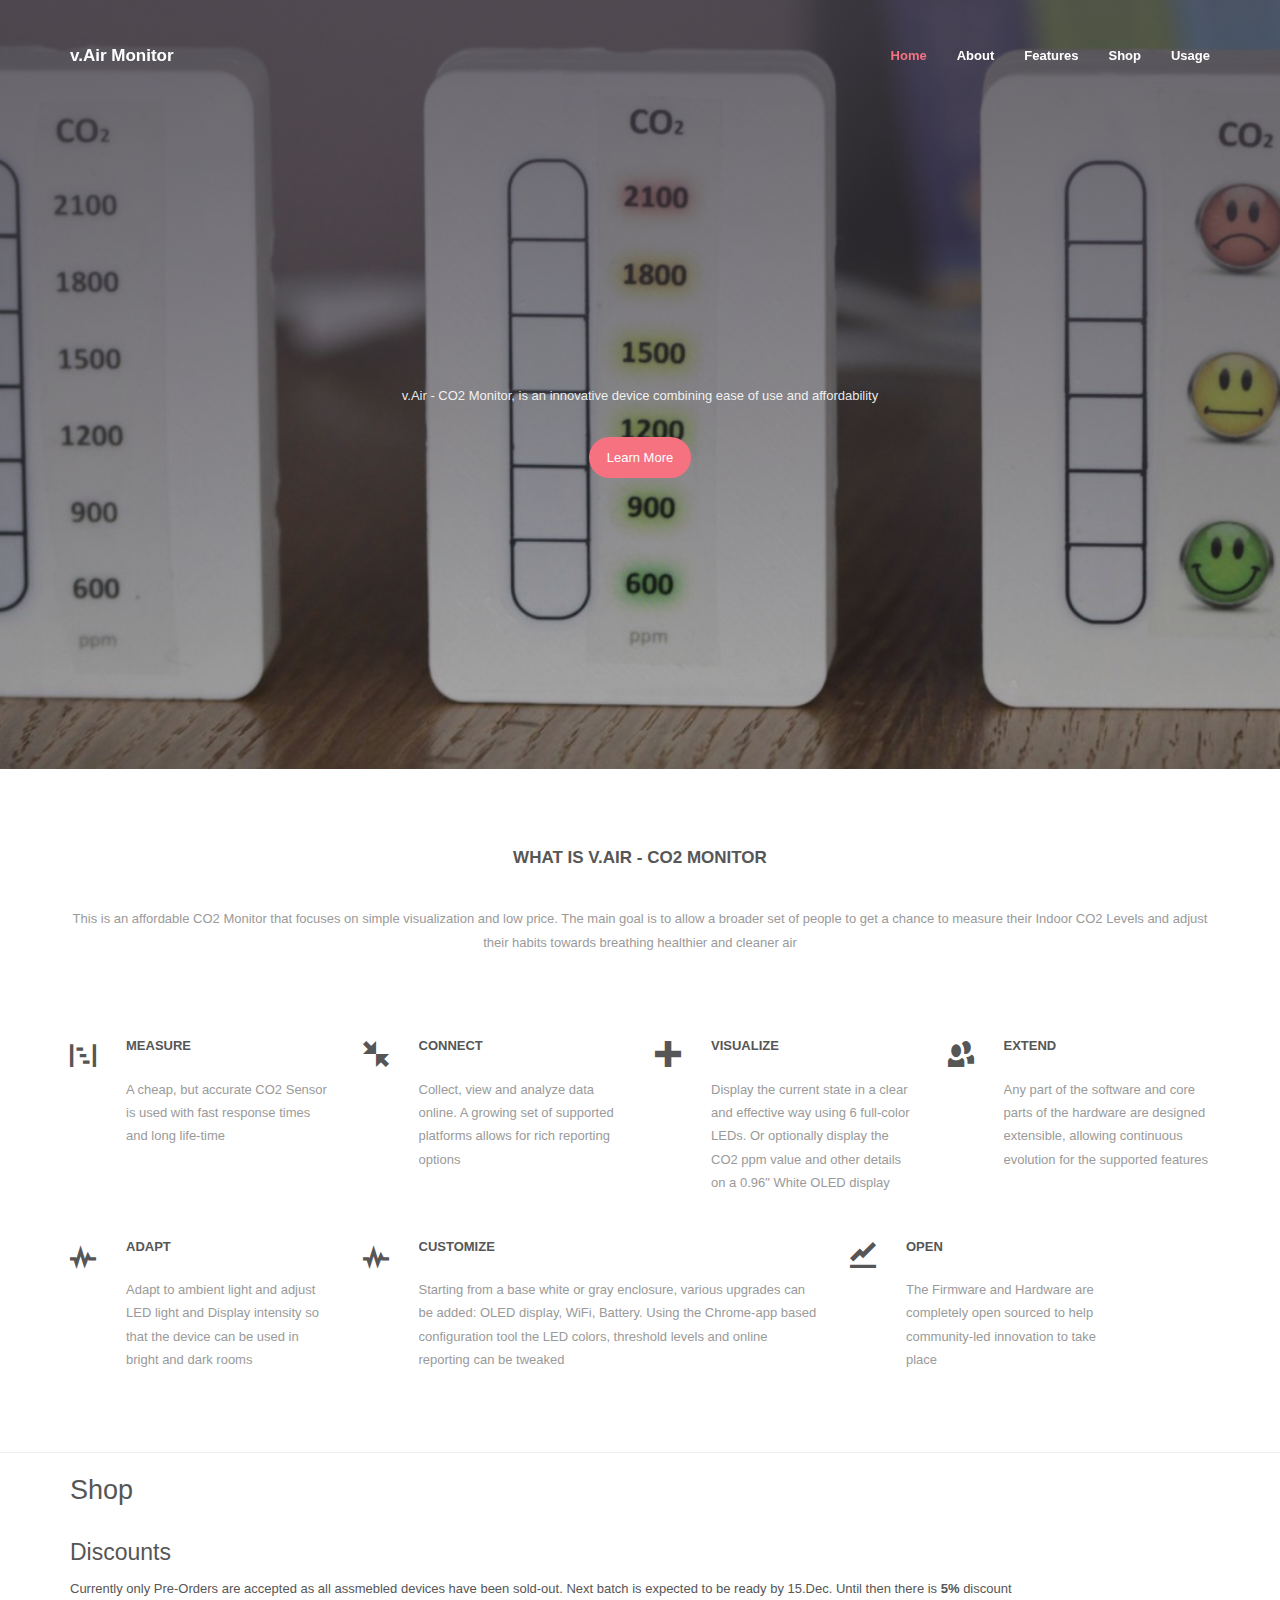
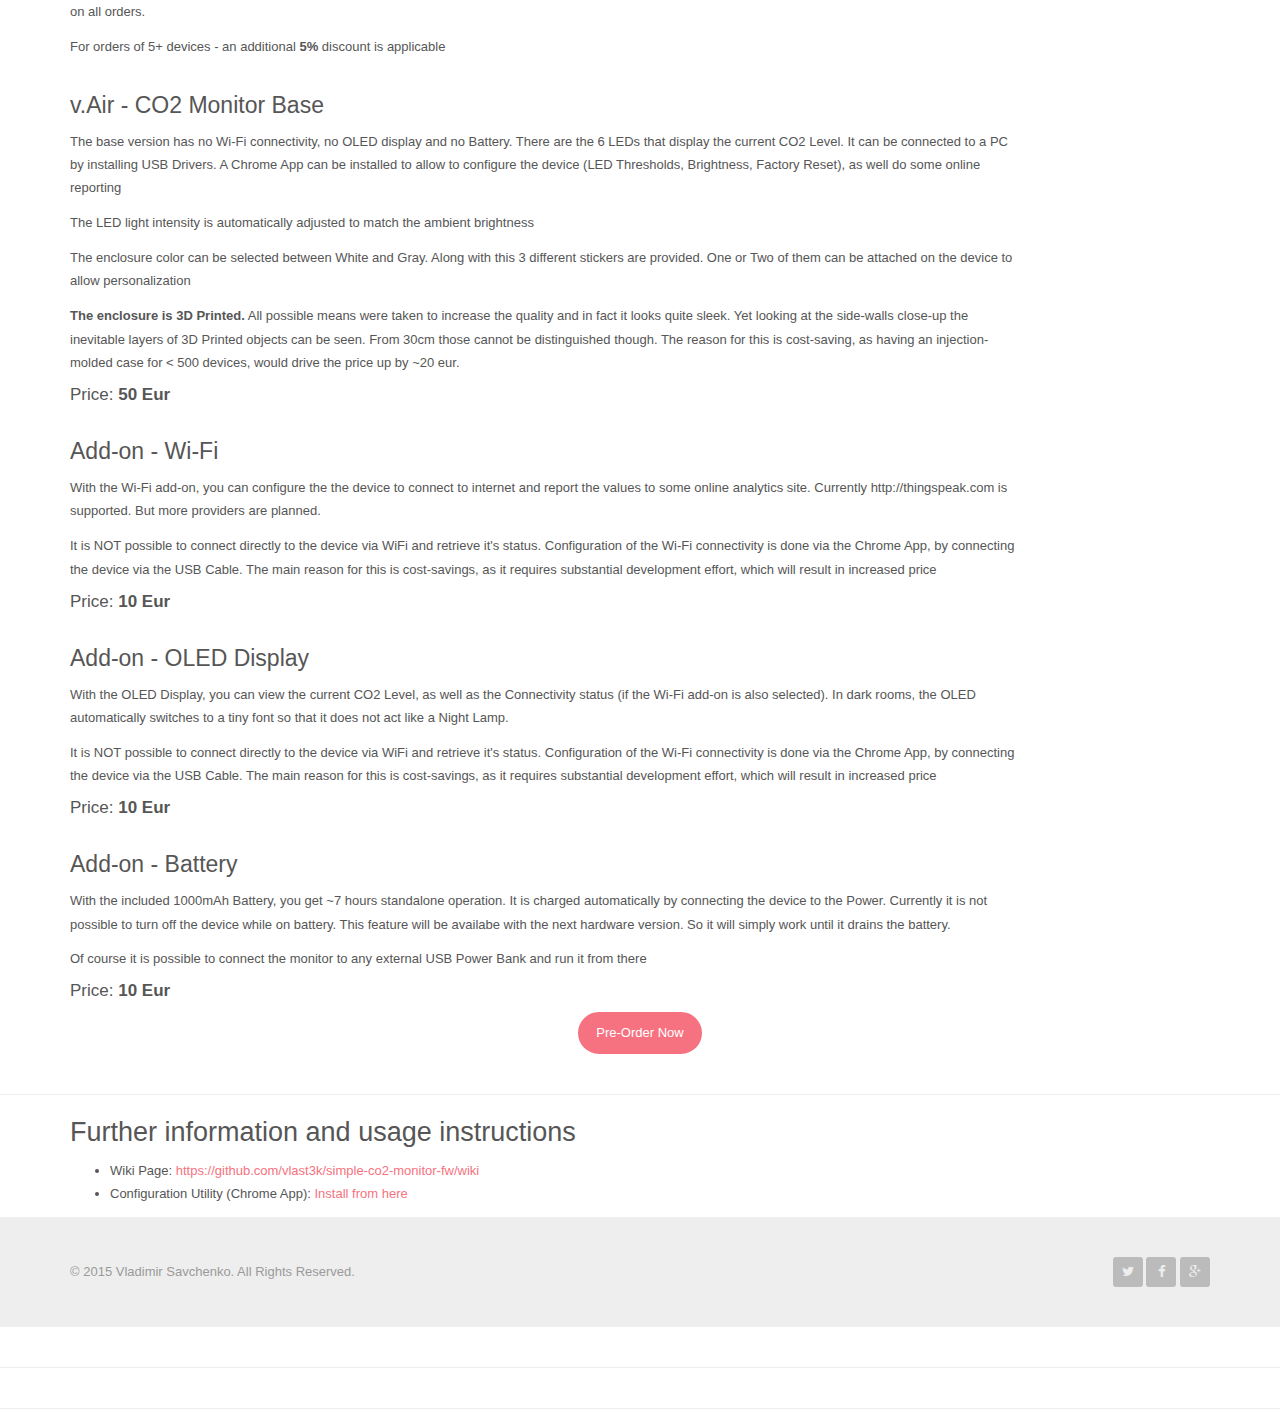
==== commit 30684a85: "Chrome Configuration util" ====
--- a/index.html
+++ b/index.html
@@ -310,6 +310,9 @@
              <ul>
 				<li>
 					Wiki Page: <a href="https://github.com/vlast3k/simple-co2-monitor-fw/wiki">https://github.com/vlast3k/simple-co2-monitor-fw/wiki</a>
+				</li>				
+                <li>
+					Configuration Utility (Chrome App): <a href="https://chrome.google.com/webstore/detail/vair-co2-monitor-configur/kiangganloipimjbgolfijhaknkifhcn">Install from here</a>
 				</li>
 			 </ul>
             </div>
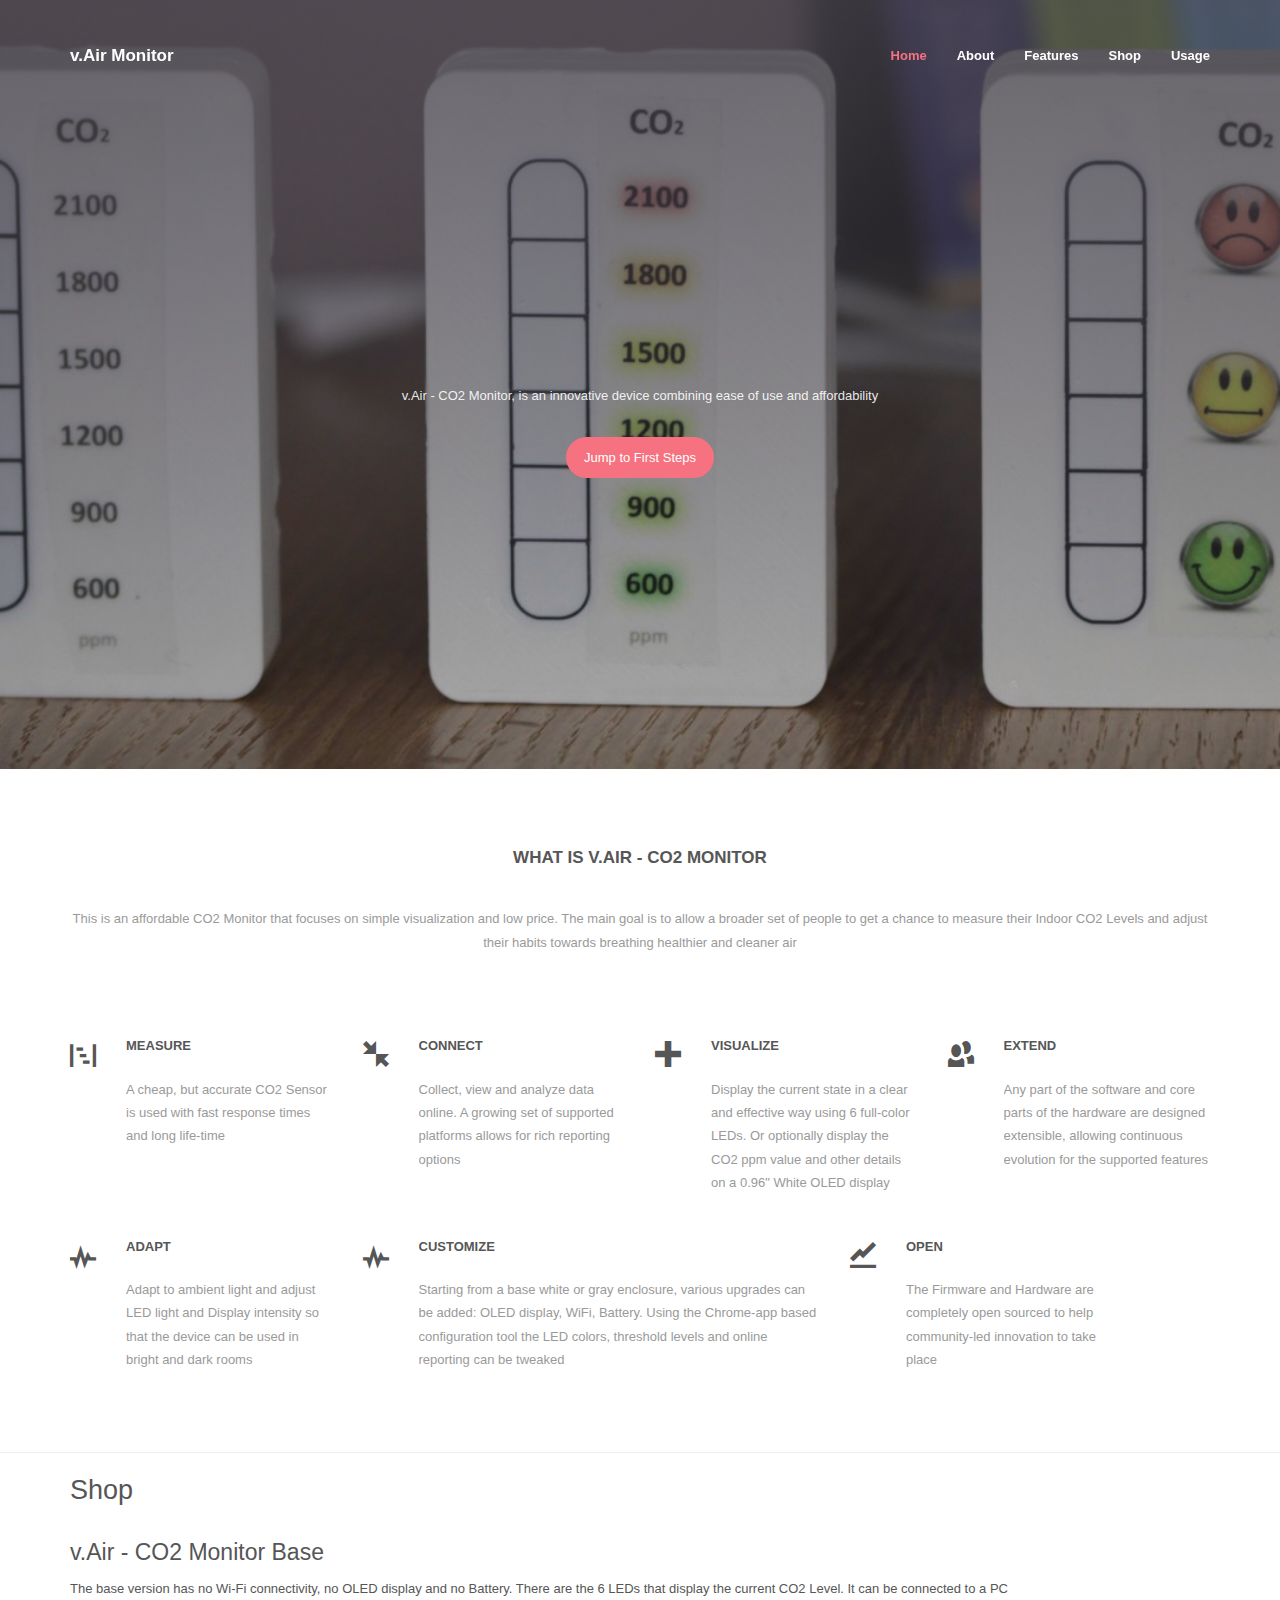
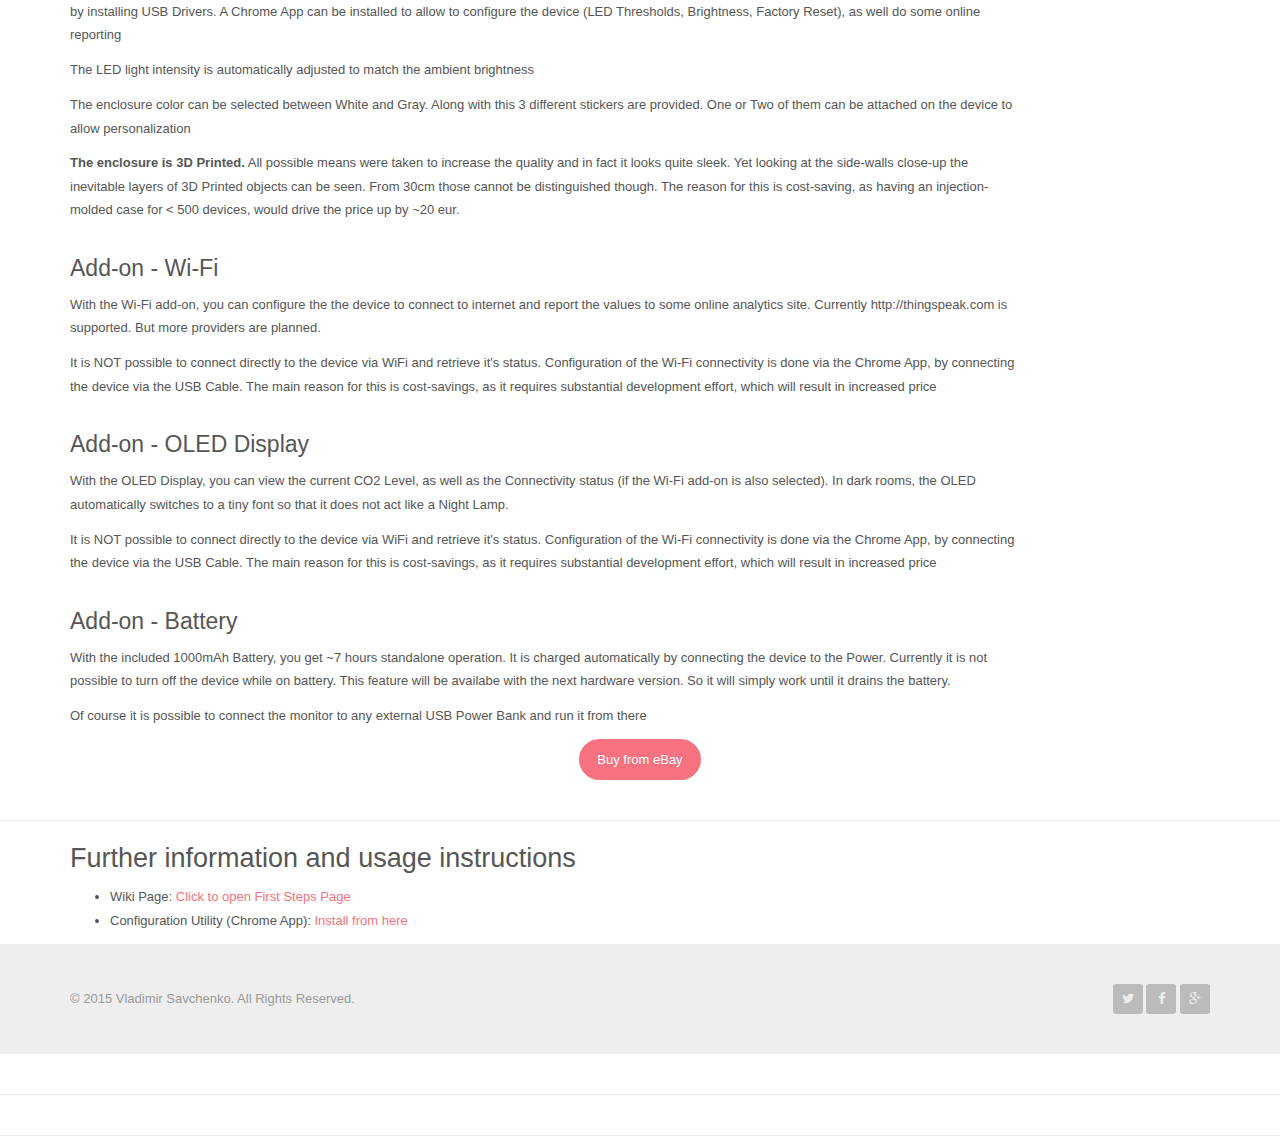
==== commit e4eed094: "add ebay, fix page for first steps" ====
--- a/index.html
+++ b/index.html
@@ -29,6 +29,16 @@
       <script src="https://oss.maxcdn.com/html5shiv/3.7.2/html5shiv.min.js"></script>
       <script src="https://oss.maxcdn.com/respond/1.4.2/respond.min.js"></script>
     <![endif]-->
+    <script>
+  (function(i,s,o,g,r,a,m){i['GoogleAnalyticsObject']=r;i[r]=i[r]||function(){
+  (i[r].q=i[r].q||[]).push(arguments)},i[r].l=1*new Date();a=s.createElement(o),
+  m=s.getElementsByTagName(o)[0];a.async=1;a.src=g;m.parentNode.insertBefore(a,m)
+  })(window,document,'script','//www.google-analytics.com/analytics.js','ga');
+
+  ga('create', 'UA-62615548-5', 'auto');
+  ga('send', 'pageview');
+
+</script>
   </head>
 
   <body data-spy="scroll" data-target=".navbar" data-offset="71">
@@ -82,7 +92,7 @@
                   v.Air - CO2 Monitor, is an innovative device combining ease of use and affordability
                 </p>
                 <!-- Hero buttons -->
-                <a href="#about" class="hero__btn btn btn-lg btn-primary animated fadeInUp delay_2">Learn More</a> 
+                <a href="#usage" class="hero__btn btn btn-lg btn-primary animated fadeInUp delay_2">Jump to First Steps</a> 
                <br>
                 <br>
                 <br>
@@ -239,15 +249,6 @@
          </div>
         <div class="row">
             <div class="col-md-10">
-                <h3>Discounts</h3>
-                <p>Currently only Pre-Orders are accepted as all assmebled devices have been sold-out. Next batch is expected to be ready by 15.Dec. Until then there is <strong>5%</strong> discount on all orders.
-                </p>
-                <p>For orders of 5+ devices - an additional <strong>5%</strong> discount is applicable
-                </p>
-             </div>
-        </div>
-        <div class="row">
-            <div class="col-md-10">
                 <h3>v.Air - CO2 Monitor Base</h3>
                 <p>The base version has no Wi-Fi connectivity, no OLED display and no Battery. There are the 6 LEDs that display the current CO2 Level. It can be connected to a PC by installing USB Drivers. A Chrome App can be installed to allow to configure the device (LED Thresholds, Brightness, Factory Reset), as well do some online reporting
                 </p>
@@ -256,7 +257,6 @@
                 </p>
                 <p><strong>The enclosure is 3D Printed.</strong> All possible means were taken to increase the quality and in fact it looks quite sleek. Yet looking at the side-walls close-up the inevitable layers of 3D Printed objects can be seen. From 30cm those cannot be distinguished though. The reason for this is cost-saving, as having an injection-molded case for &lt; 500 devices, would drive the price up by ~20 eur.
                 </p>
-                <h4>Price: <strong>50 Eur</strong></h4>
              </div>
         </div>
         <div class="row">
@@ -266,7 +266,6 @@
                 </p>
                 <p>It is NOT possible to connect directly to the device via WiFi and retrieve it's status. Configuration of the Wi-Fi connectivity is done via the Chrome App, by connecting the device via the USB Cable. The main reason for this is cost-savings, as it requires substantial development effort, which will result in increased price
                 </p>
-                <h4>Price: <strong>10 Eur</strong></h4>
              </div>
         </div>
         <div class="row">
@@ -276,7 +275,6 @@
                 </p>
                 <p>It is NOT possible to connect directly to the device via WiFi and retrieve it's status. Configuration of the Wi-Fi connectivity is done via the Chrome App, by connecting the device via the USB Cable. The main reason for this is cost-savings, as it requires substantial development effort, which will result in increased price
                 </p>
-                <h4>Price: <strong>10 Eur</strong></h4>
              </div>
         </div>
         <div class="row">
@@ -286,14 +284,13 @@
                 </p>
                 <p>Of course it is possible to connect the monitor to any external USB Power Bank and run it from there
                 </p>
-                <h4>Price: <strong>10 Eur</strong></h4>
              </div>
         </div>
         <div class="row">
             <div class="col-xs-12 centered-text">
 
 
-              <a href="mailto:vlast3k@gmail.com" class="hero__btn btn btn-lg btn-primary animated fadeInUp">Pre-Order Now</a> 
+              <a href="http://www.ebay.co.uk/itm/281890179126" class="hero__btn btn btn-lg btn-primary animated fadeInUp">Buy from eBay</a> 
 
             </div>
           </div> <!-- / .row -->
@@ -309,7 +306,7 @@
              <h2>Further information and usage instructions</h2>
              <ul>
 				<li>
-					Wiki Page: <a href="https://github.com/vlast3k/simple-co2-monitor-fw/wiki">https://github.com/vlast3k/simple-co2-monitor-fw/wiki</a>
+					Wiki Page: <a href="https://github.com/vlast3k/simple-co2-monitor-fw/wiki/First-Steps">Click to open First Steps Page</a>
 				</li>				
                 <li>
 					Configuration Utility (Chrome App): <a href="https://chrome.google.com/webstore/detail/vair-co2-monitor-configur/kiangganloipimjbgolfijhaknkifhcn">Install from here</a>
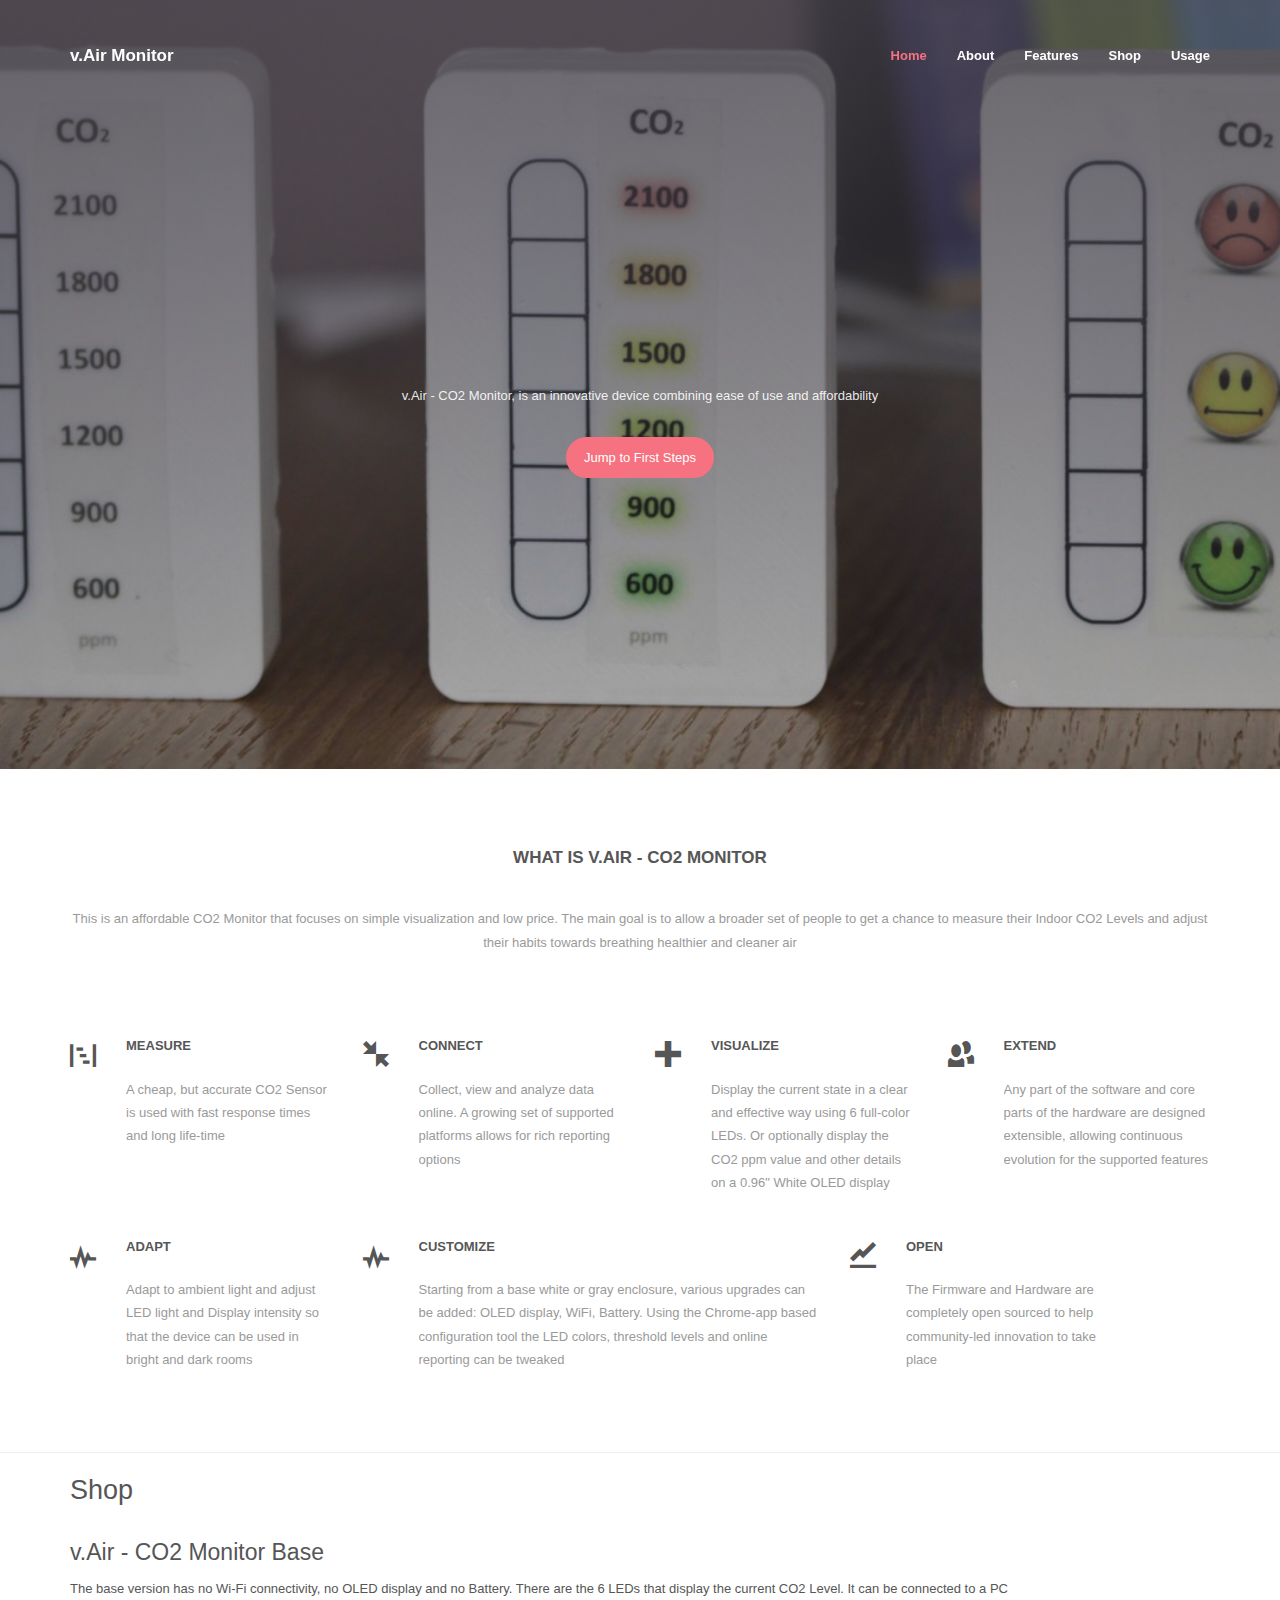
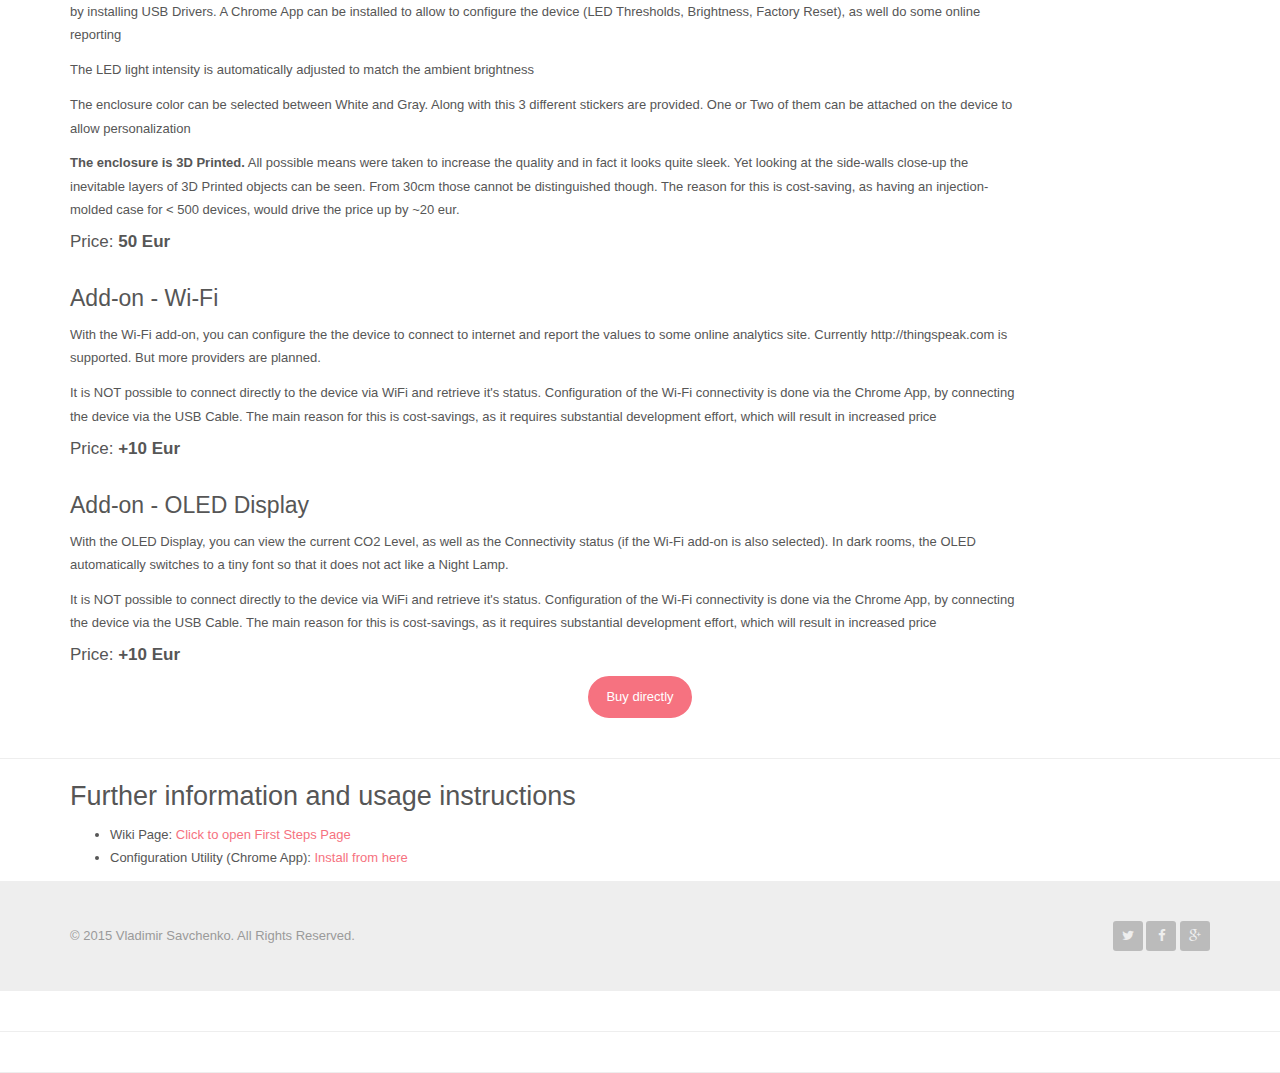
==== commit 39ef05d4: "remove ebay and add prices" ====
--- a/index.html
+++ b/index.html
@@ -257,6 +257,7 @@
                 </p>
                 <p><strong>The enclosure is 3D Printed.</strong> All possible means were taken to increase the quality and in fact it looks quite sleek. Yet looking at the side-walls close-up the inevitable layers of 3D Printed objects can be seen. From 30cm those cannot be distinguished though. The reason for this is cost-saving, as having an injection-molded case for &lt; 500 devices, would drive the price up by ~20 eur.
                 </p>
+                <h4>Price: <strong>50 Eur</strong></h4>
              </div>
         </div>
         <div class="row">
@@ -266,6 +267,7 @@
                 </p>
                 <p>It is NOT possible to connect directly to the device via WiFi and retrieve it's status. Configuration of the Wi-Fi connectivity is done via the Chrome App, by connecting the device via the USB Cable. The main reason for this is cost-savings, as it requires substantial development effort, which will result in increased price
                 </p>
+                <h4>Price: <strong>+10 Eur</strong></h4>
              </div>
         </div>
         <div class="row">
@@ -275,22 +277,14 @@
                 </p>
                 <p>It is NOT possible to connect directly to the device via WiFi and retrieve it's status. Configuration of the Wi-Fi connectivity is done via the Chrome App, by connecting the device via the USB Cable. The main reason for this is cost-savings, as it requires substantial development effort, which will result in increased price
                 </p>
+                <h4>Price: <strong>+10 Eur</strong></h4>
              </div>
         </div>
         <div class="row">
-            <div class="col-md-10">
-                <h3>Add-on - Battery</h3>
-                <p>With the included 1000mAh Battery, you get ~7 hours standalone operation. It is charged automatically by connecting the device to the Power. Currently it is not possible to turn off the device while on battery. This feature will be availabe with the next hardware version. So it will simply work until it drains the battery.
-                </p>
-                <p>Of course it is possible to connect the monitor to any external USB Power Bank and run it from there
-                </p>
-             </div>
-        </div>
-        <div class="row">
             <div class="col-xs-12 centered-text">
 
 
-              <a href="http://www.ebay.co.uk/itm/281890179126" class="hero__btn btn btn-lg btn-primary animated fadeInUp">Buy from eBay</a> 
+              <a href="mailto:vlast3k@gmail.com" class="hero__btn btn btn-lg btn-primary animated fadeInUp">Buy directly</a> 
 
             </div>
           </div> <!-- / .row -->
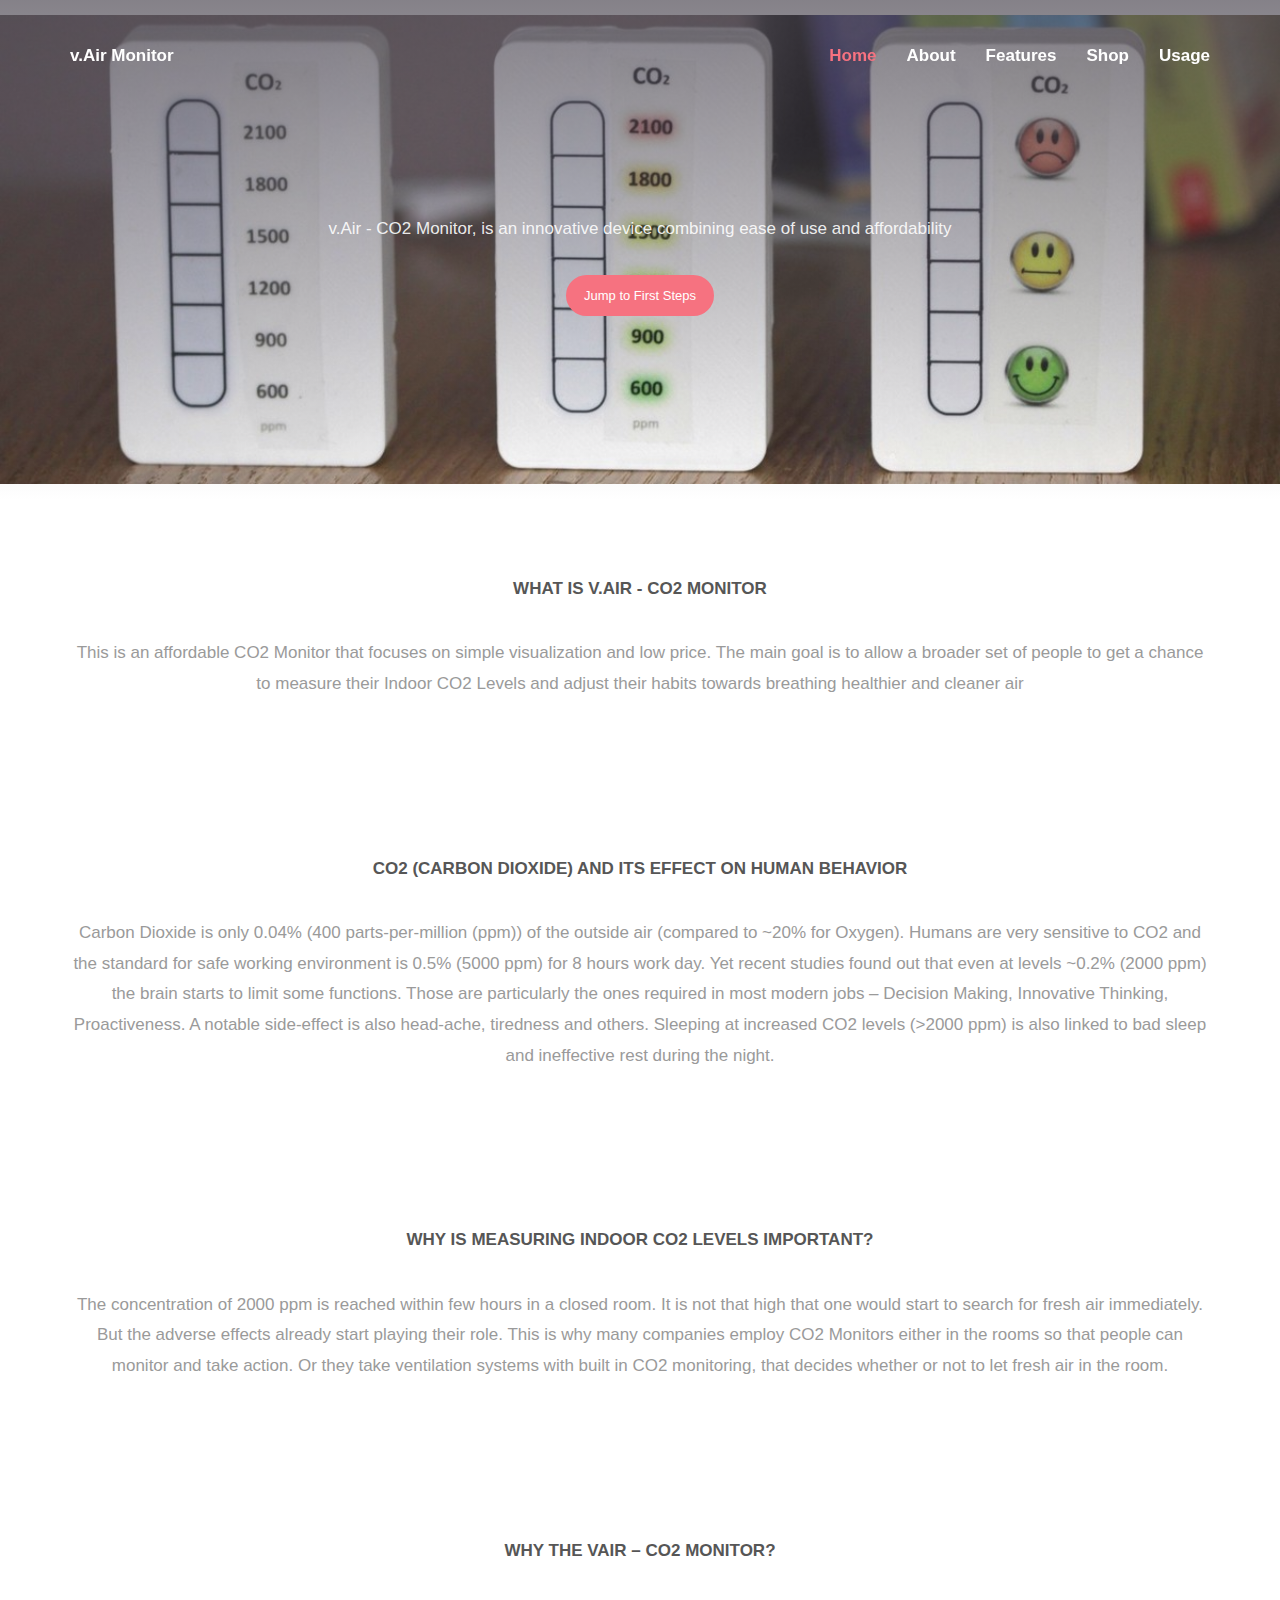
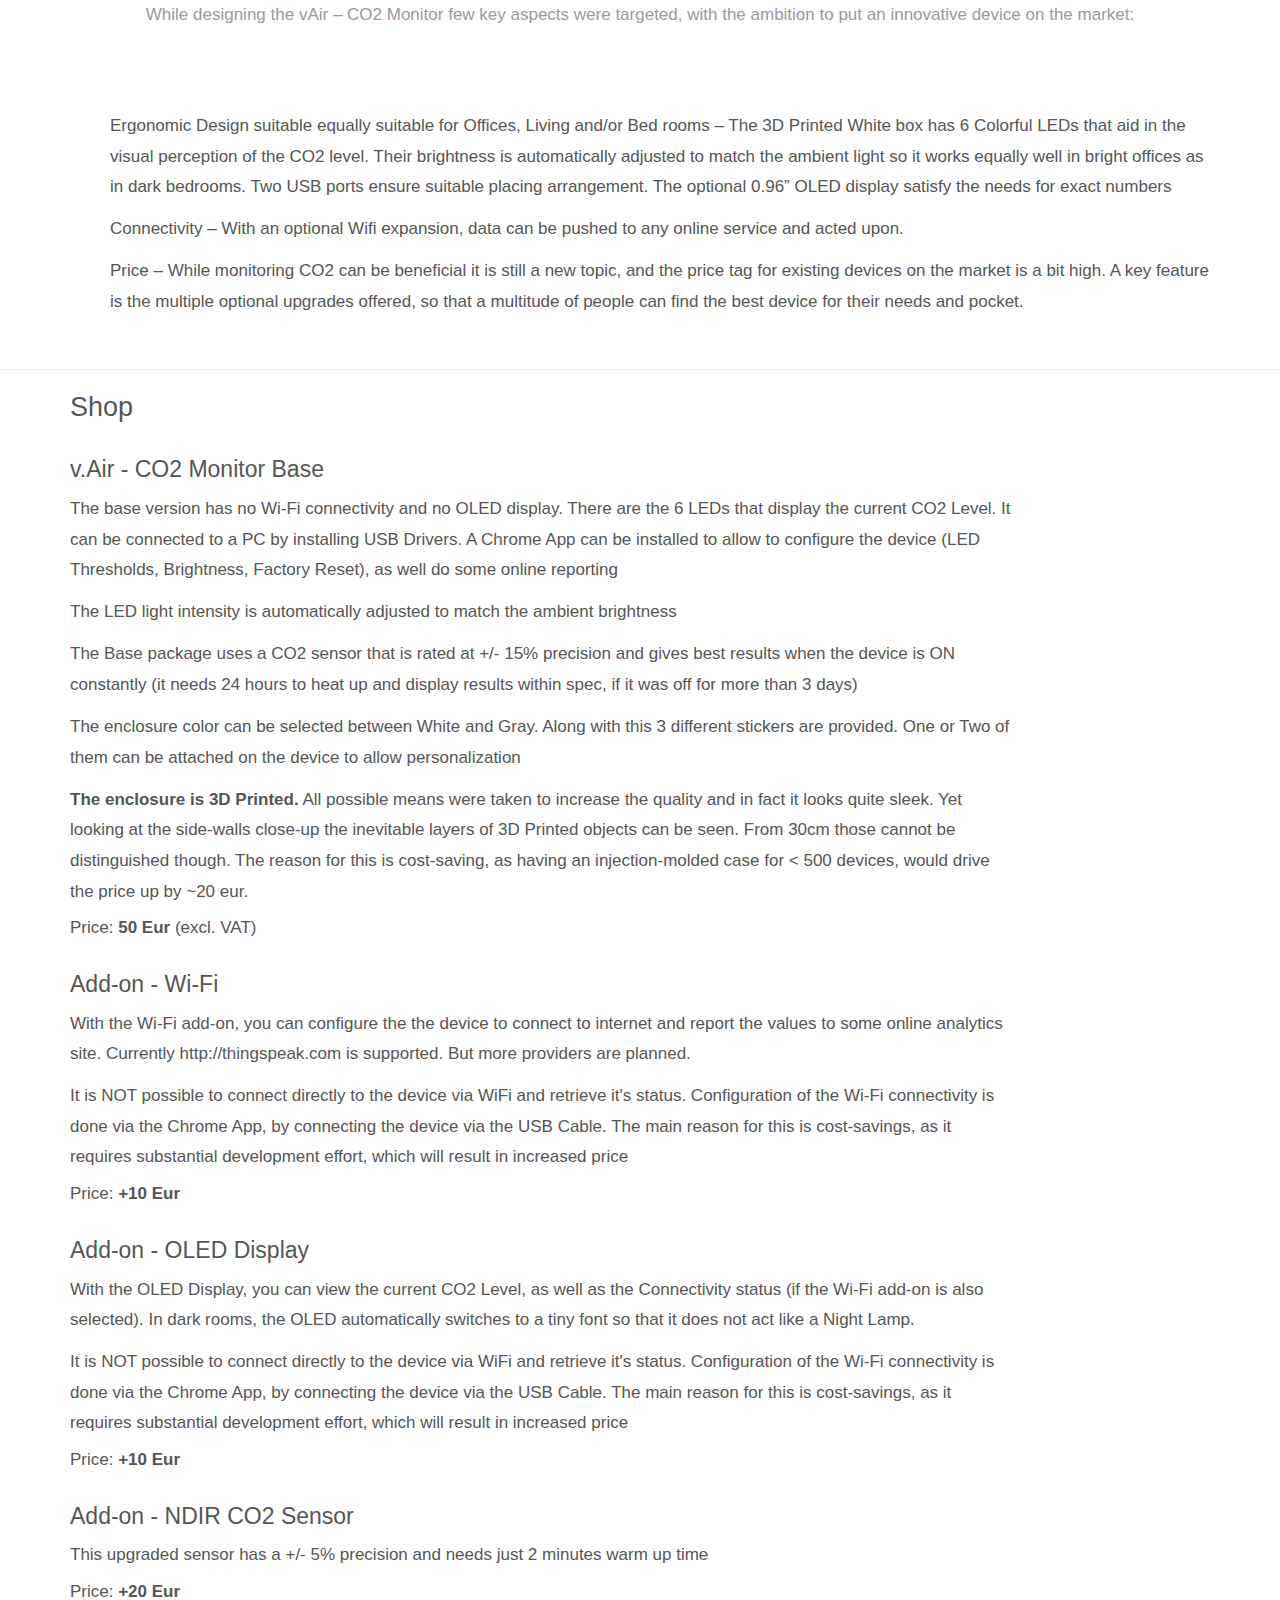
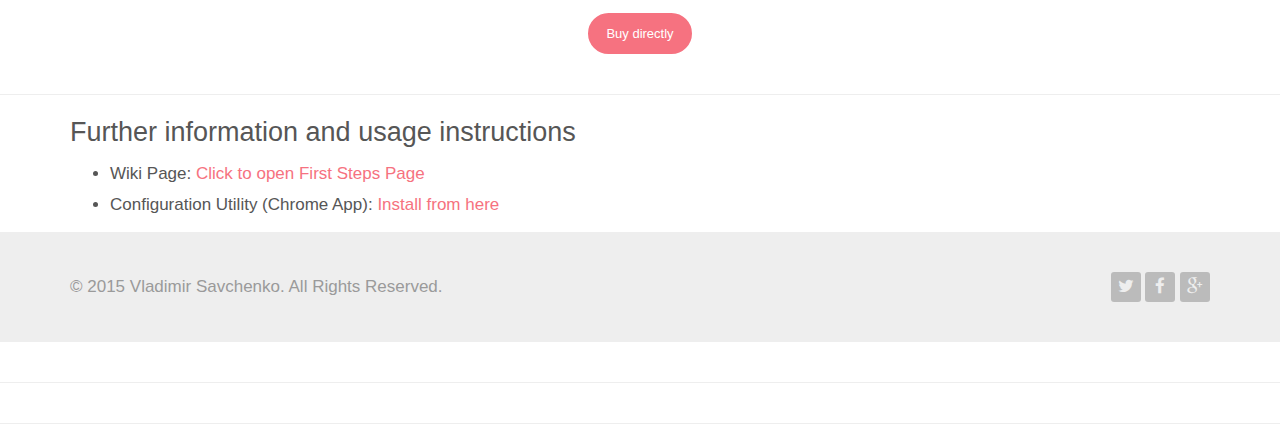
==== commit 41a3dce7: "sss" ====
--- a/index.html
+++ b/index.html
@@ -124,119 +124,39 @@
 
         <!-- FEATURES
         ============================== -->
-        <div class="section" id="features">
-        <div class="container">
-          <div class="row">
-            <div class="col-sm-3">
-              <div class="features__item fadeIn">
-                <div class="features-item__icon">
-                  <span class="oi oi-project"></span>
-                </div>
-                <div class="features-item__body">
-                  <div class="features-item-body__title">
-                    Measure
-                  </div>
-                  <div class="features-item-body__summary">
-                    A cheap, but accurate CO2 Sensor is used with fast response times and long life-time
-                  </div>
-                </div> <!-- / .features-item__body -->
-              </div> <!-- / .features__item -->
-            </div>
-            <div class="col-sm-3">
-              <div class="features__item fadeIn">
-                <div class="features-item__icon">
-                  <span class="oi oi-fullscreen-exit"></span>
-                </div>
-                <div class="features-item__body">
-                  <div class="features-item-body__title">
-                    Connect
-                  </div>
-                  <div class="features-item-body__summary">
-                    Collect, view and analyze data online. A growing set of supported platforms allows for rich reporting options
-                  </div>
-                </div> <!-- / .features-item__body -->
-              </div> <!-- / .features__item -->
-            </div>
-            <div class="col-sm-3">
-              <div class="features__item fadeIn">
-                <div class="features-item__icon">
-                  <span class="oi oi-plus"></span>
-                </div>
-                <div class="features-item__body">
-                  <div class="features-item-body__title">
-                    Visualize
-                  </div>
-                  <div class="features-item-body__summary">
-                    Display the current state in a clear and effective way using 6 full-color LEDs. Or optionally display the CO2 ppm value and other details on a 0.96" White OLED display
-                  </div>
-                </div> <!-- / .features-item__body -->
-              </div> <!-- / .features__item -->
-            </div>
-            <div class="col-sm-3">
-              <div class="features__item fadeIn">
-                <div class="features-item__icon">
-                  <span class="oi oi-people"></span>
-                </div>
-                <div class="features-item__body">
-                  <div class="features-item-body__title">
-                    Extend
-                  </div>
-                  <div class="features-item-body__summary">
-                    Any part of the software and core parts of the hardware are designed extensible, allowing continuous evolution for the supported features
-                  </div>
-                </div>  <!-- / .features-item__body -->
-              </div> <!-- / .features__item -->
-            </div>
-          </div>
-          <div class="row">
-            <div class="col-sm-3">
-              <div class="features__item fadeIn">
-                <div class="features-item__icon">
-                  <span class="oi oi-pulse"></span>
-                </div>
-                <div class="features-item__body">
-                  <div class="features-item-body__title">
-                    Adapt
-                  </div>
-                  <div class="features-item-body__summary">
-                    Adapt to ambient light and adjust LED light and Display intensity so that the device can be used in bright and dark rooms
-                  </div>
-                </div>  <!-- / .features-item__body -->
-              </div> <!-- / .features__item -->
-            </div>
-            <div class="col-sm-5">
-              <div class="features__item fadeIn">
-                <div class="features-item__icon">
-                  <span class="oi oi-pulse"></span>
-                </div>
-                <div class="features-item__body">
-                  <div class="features-item-body__title">
-                    Customize
-                  </div>
-                  <div class="features-item-body__summary">
-                    Starting from a base white or gray enclosure, various upgrades can be added: OLED display, WiFi, Battery. Using the Chrome-app based configuration tool the LED colors, threshold levels and online reporting can be tweaked
-                  </div>
-                </div>  <!-- / .features-item__body -->
-              </div> <!-- / .features__item -->
-            </div>
-            <div class="col-sm-3">
-              <div class="features__item fadeIn">
-                <div class="features-item__icon">
-                  <span class="oi oi-graph"></span>
-                </div>
-                <div class="features-item__body">
-                  <div class="features-item-body__title">
-                    Open
-                  </div>
-                  <div class="features-item-body__summary">
-                    The Firmware and Hardware are completely open sourced to help community-led innovation to take place
-                  </div>
-                </div> <!-- / .features-item__body -->
-              </div> <!-- / .features__item -->
-            </div>
-          </div> <!-- / .row -->
-        </div> <!-- / .container -->
-
+      <div class="section" id="features">
+        <div class="container">
+          <div class="row">
+            <div class="col-xs-12">
+              <h4 class="heading">CO2 (Carbon Dioxide) and its effect on Human Behavior</h4>
+              <p class="heading__sub">
+              Carbon Dioxide is only 0.04% (400 parts-per-million (ppm)) of the outside air (compared to ~20% for Oxygen). Humans are very sensitive to CO2 and the standard for safe working environment is 0.5% (5000 ppm) for 8 hours work day. Yet recent studies found out that even at levels ~0.2% (2000 ppm) the brain starts to limit some functions. Those are particularly the ones required in most modern jobs – Decision Making, Innovative Thinking, Proactiveness.  A notable side-effect is also head-ache, tiredness and others. Sleeping at increased CO2 levels (>2000 ppm) is also linked to bad sleep and ineffective rest during the night.</p>
+            </div>
+          </div> <!-- / .row -->
+        </div> 
+        <div class="container">
+          <div class="row">
+            <div class="col-xs-12">
+              <h4 class="heading">Why is measuring Indoor CO2 Levels important?</h4>
+              <p class="heading__sub">
+              The concentration of 2000 ppm is reached within few hours in a closed room. It is not that high that one would start to search for fresh air immediately. But the adverse effects already start playing their role. This is why many companies employ CO2 Monitors either in the rooms so that people can monitor and take action. Or they take ventilation systems with built in CO2 monitoring, that decides whether or not to let fresh air in the room.
+              </p>
+            </div>
+          </div> <!-- / .row -->
+        </div> 
+        <div class="container">
+          <div class="row">
+            <div class="col-xs-12">
+              <h4 class="heading">Why the vAir – CO2 Monitor?</h4>
+              <p class="heading__sub">
+              While designing the vAir – CO2 Monitor few key aspects were targeted, with the ambition to put an innovative device on the market:
+               <ul>Ergonomic Design suitable equally suitable for Offices, Living and/or Bed rooms – The 3D Printed White box has 6 Colorful LEDs that aid in the visual perception of the CO2 level. Their brightness is automatically adjusted to match the ambient light so it works equally well in bright offices as in dark bedrooms. Two USB ports ensure suitable placing arrangement. The optional 0.96” OLED display satisfy the needs for exact numbers</ul>
+               <ul>Connectivity – With an optional Wifi expansion, data can be pushed to any online service and acted upon.</ul>
+               <ul>Price – While monitoring CO2 can be beneficial it is still a new topic, and the price tag for existing devices on the market is a bit high. A key feature is the multiple optional upgrades offered, so that a multitude of people can find the best device for their needs and pocket.</ul>
+              </p>
+            </div>
+          </div> <!-- / .row -->
+        </div> 
       </div> <!-- / .section -->
 
      <div class="section" id="shop">
@@ -250,14 +170,15 @@
         <div class="row">
             <div class="col-md-10">
                 <h3>v.Air - CO2 Monitor Base</h3>
-                <p>The base version has no Wi-Fi connectivity, no OLED display and no Battery. There are the 6 LEDs that display the current CO2 Level. It can be connected to a PC by installing USB Drivers. A Chrome App can be installed to allow to configure the device (LED Thresholds, Brightness, Factory Reset), as well do some online reporting
+                <p>The base version has no Wi-Fi connectivity and no OLED display. There are the 6 LEDs that display the current CO2 Level. It can be connected to a PC by installing USB Drivers. A Chrome App can be installed to allow to configure the device (LED Thresholds, Brightness, Factory Reset), as well do some online reporting
                 </p>
                 <p>The LED light intensity is automatically adjusted to match the ambient brightness</p>
+                <p>The Base package uses a CO2 sensor that is rated at +/- 15% precision and gives best results when the device is ON constantly (it needs 24 hours to heat up and display results within spec, if it was off for more than 3 days)</p>
                 <p>The enclosure color can be selected between White and Gray. Along with this 3 different stickers are provided. One or Two of them can be attached on the device to allow personalization
                 </p>
                 <p><strong>The enclosure is 3D Printed.</strong> All possible means were taken to increase the quality and in fact it looks quite sleek. Yet looking at the side-walls close-up the inevitable layers of 3D Printed objects can be seen. From 30cm those cannot be distinguished though. The reason for this is cost-saving, as having an injection-molded case for &lt; 500 devices, would drive the price up by ~20 eur.
                 </p>
-                <h4>Price: <strong>50 Eur</strong></h4>
+                <h4>Price: <strong>50 Eur</strong> (excl. VAT)</h4>
              </div>
         </div>
         <div class="row">
@@ -278,6 +199,14 @@
                 <p>It is NOT possible to connect directly to the device via WiFi and retrieve it's status. Configuration of the Wi-Fi connectivity is done via the Chrome App, by connecting the device via the USB Cable. The main reason for this is cost-savings, as it requires substantial development effort, which will result in increased price
                 </p>
                 <h4>Price: <strong>+10 Eur</strong></h4>
+             </div>
+        </div>
+        <div class="row">
+            <div class="col-md-10">
+                <h3>Add-on - NDIR CO2 Sensor</h3>
+                <p>This upgraded sensor has a +/- 5% precision and needs just 2 minutes warm up time 
+                </p>
+                <h4>Price: <strong>+20 Eur</strong></h4>
              </div>
         </div>
         <div class="row">
--- a/res/styles.css
+++ b/res/styles.css
@@ -1083,7 +1083,7 @@
 }
 body {
   font-family: 'Open Sans', sans-serif;
-  font-size: 13px;
+  font-size: 17px;
   line-height: 1.8;
   color: #565656;
   background-color: #ffffff;
@@ -6940,10 +6940,10 @@
 /* General */
 .hero {
   position: relative;
-  padding: 170px 0 100px;
+/*  padding: 170px 0 100px;*/
   background-position: center center;
   background-repeat: no-repeat;
-  background-size: cover;
+  background-size: contain;
 }
 .hero::before {
   position: absolute;
@@ -6960,7 +6960,7 @@
 }
 @media (min-width: 768px) {
   .hero {
-    padding: 220px 0 150px;
+/*    padding: 220px 0 150px;*/
   }
 }
 .hero__heading {
--- a/res/custom.css
+++ b/res/custom.css
@@ -1,5 +1,5 @@
 .hero_agency {
-    background-image: url(../img/img2_cr.jpg);
+    background-image: url(../img/img2_3a.jpg);
     text-align: center;
 }
 
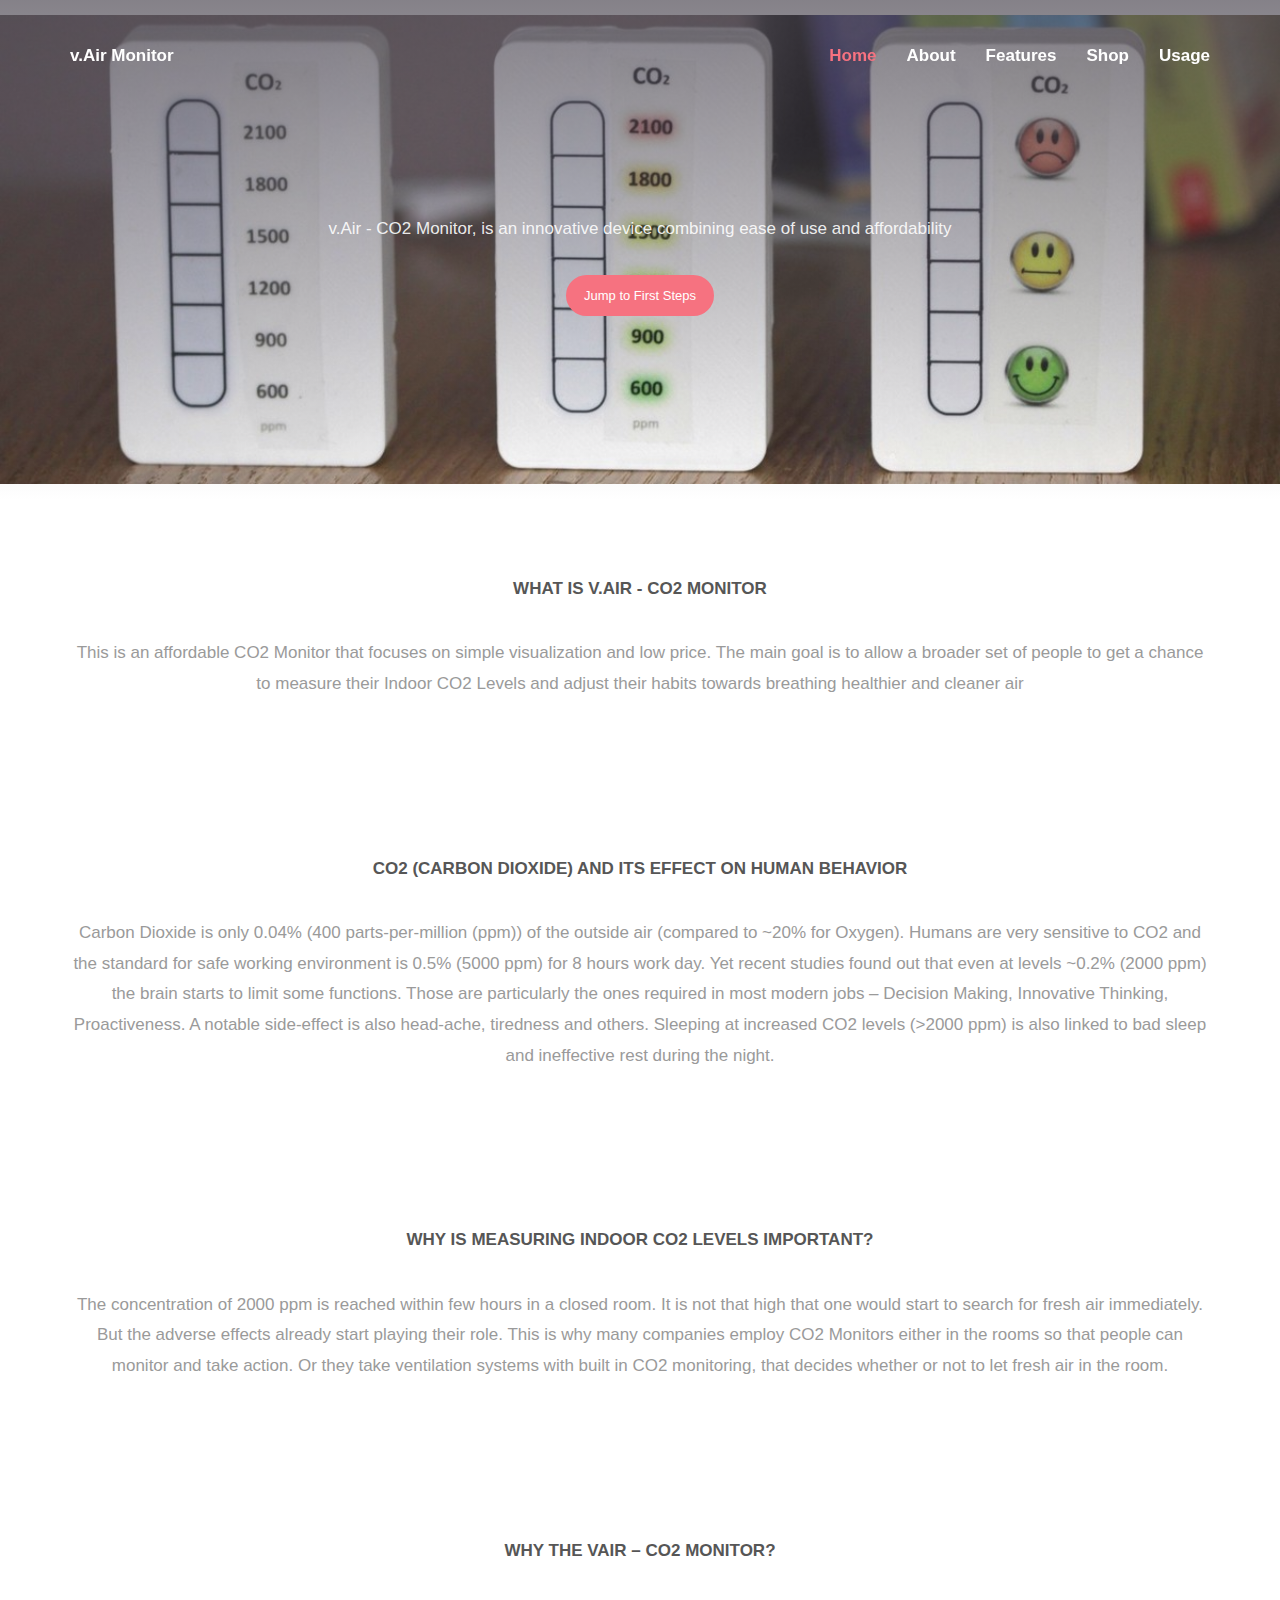
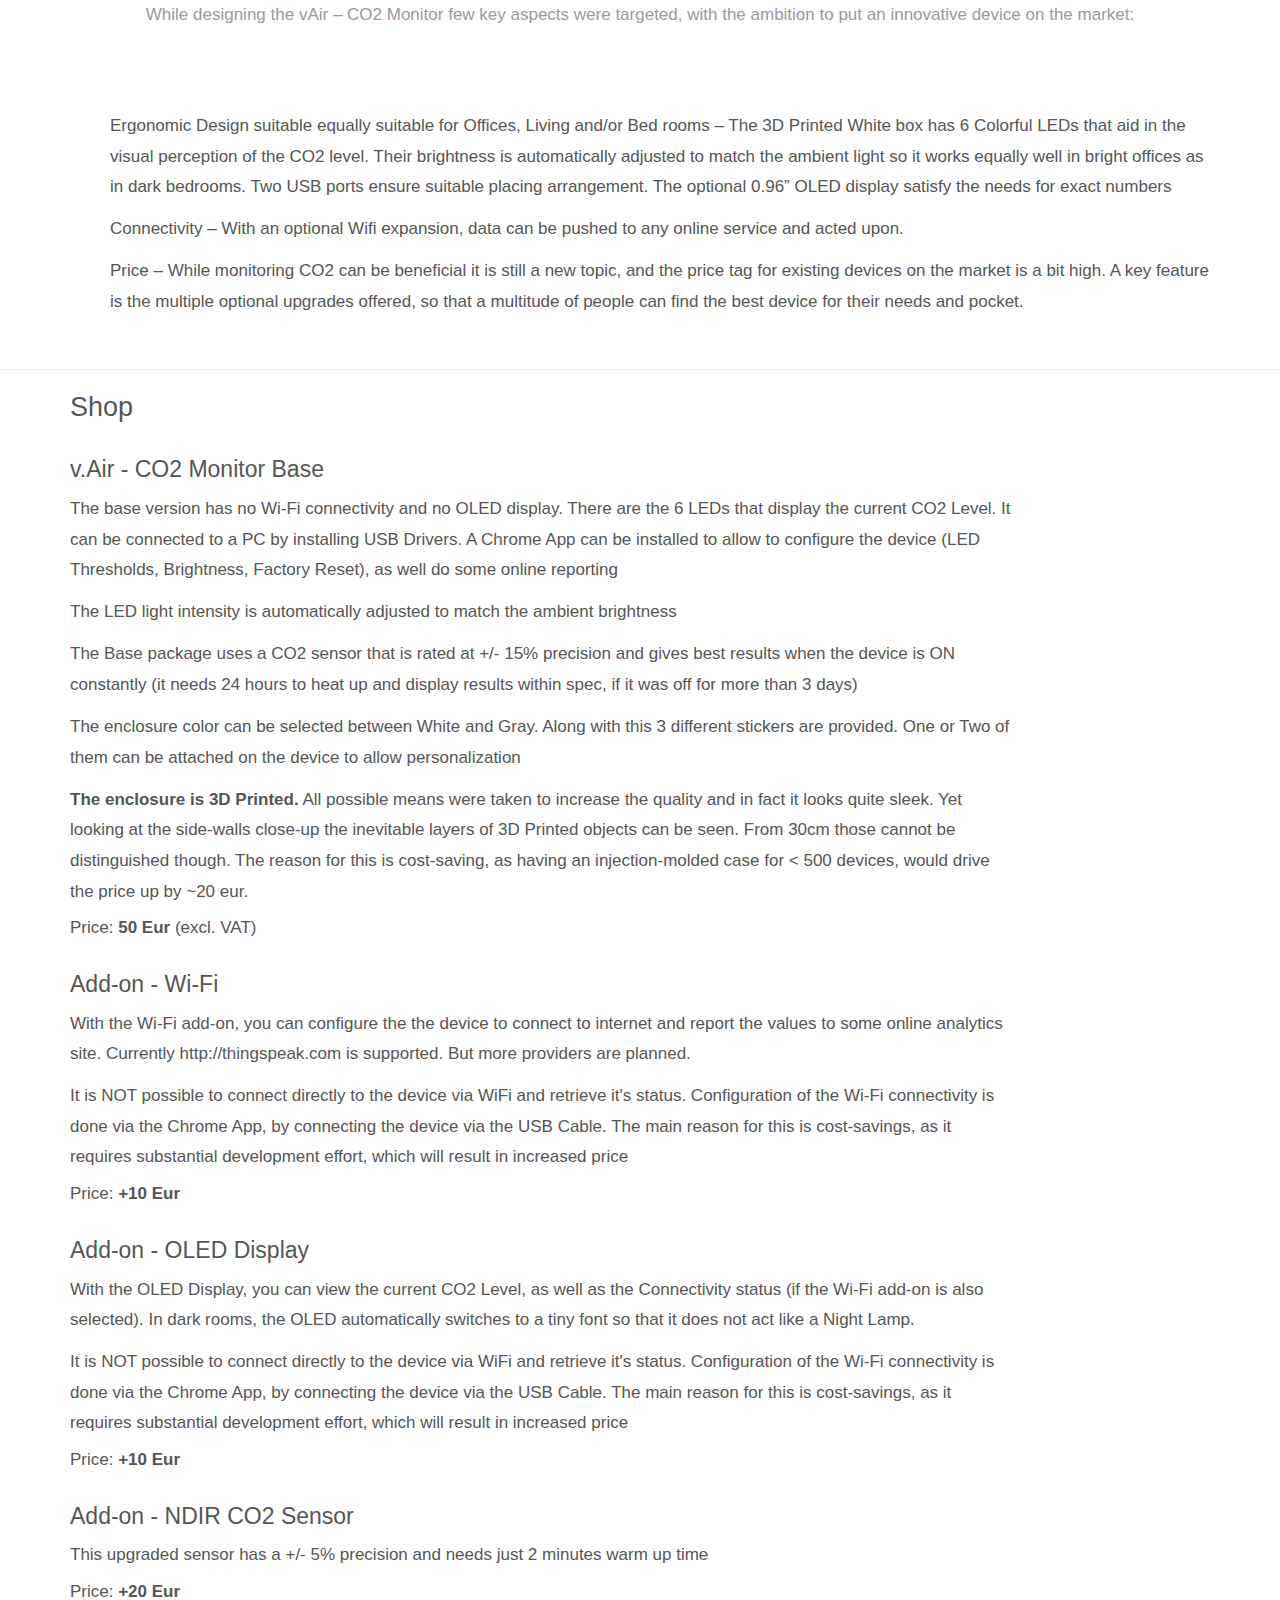
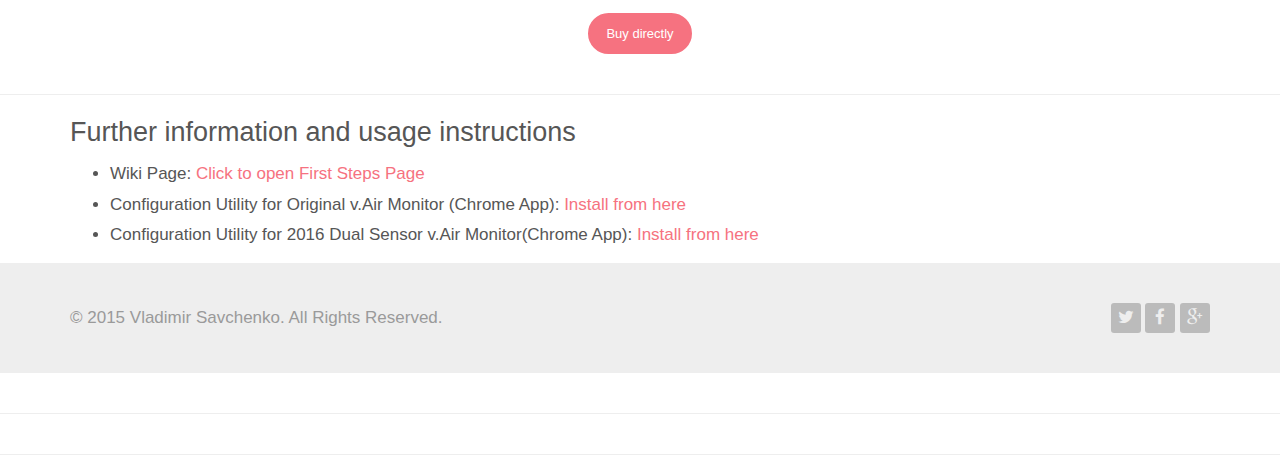
==== commit 9c566c19: "dual sensor chrome app" ====
--- a/index.html
+++ b/index.html
@@ -232,7 +232,10 @@
 					Wiki Page: <a href="https://github.com/vlast3k/simple-co2-monitor-fw/wiki/First-Steps">Click to open First Steps Page</a>
 				</li>				
                 <li>
-					Configuration Utility (Chrome App): <a href="https://chrome.google.com/webstore/detail/vair-co2-monitor-configur/kiangganloipimjbgolfijhaknkifhcn">Install from here</a>
+					Configuration Utility for Original v.Air Monitor (Chrome App): <a href="https://chrome.google.com/webstore/detail/vair-co2-monitor-configur/kiangganloipimjbgolfijhaknkifhcn">Install from here</a>
+				</li>
+                <li>
+					Configuration Utility for 2016 Dual Sensor v.Air Monitor(Chrome App): <a href="https://chrome.google.com/webstore/detail/vthings-dual-sensor-confi/ioilljeioibmlheoljmiegkkpogepgjj">Install from here</a>
 				</li>
 			 </ul>
             </div>
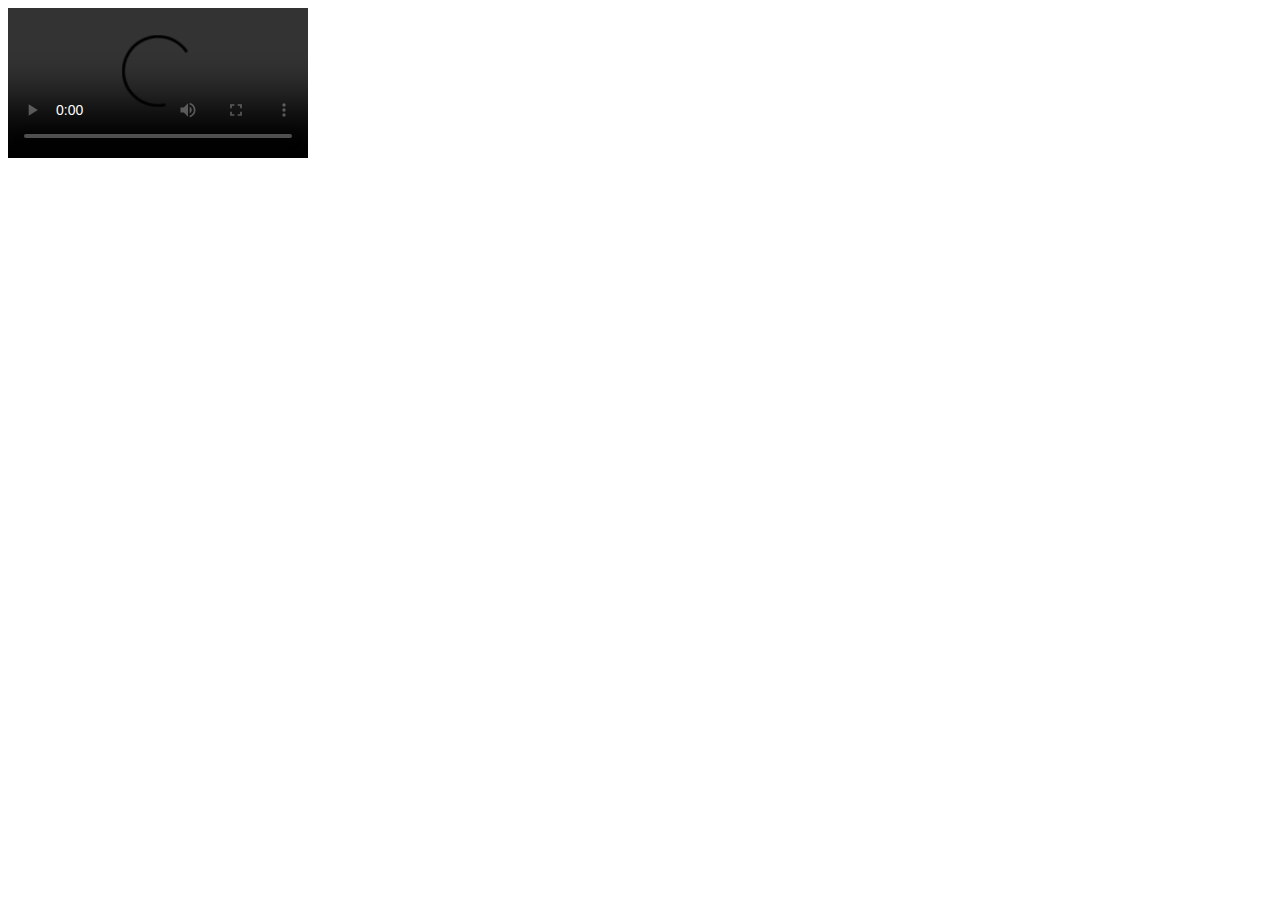
==== commit 4fe43d56: "sads" ====
--- a/index.html
+++ b/index.html
@@ -1,309 +1,39 @@
-<!DOCTYPE html>
-<!-- saved from url=(0024)https://www.uxfleet.com/ -->
-<html lang="en" style="height: auto;"><head><meta http-equiv="Content-Type" content="text/html; charset=UTF-8">
-    <meta charset="utf-8">
-    <meta http-equiv="X-UA-Compatible" content="IE=edge">
-    <meta name="viewport" content="width=device-width, initial-scale=1">
-    <meta name="description" content="">
-    <meta name="author" content="">
+<head>
+  <link href="https://vjs.zencdn.net/7.10.2/video-js.css" rel="stylesheet" />
 
-    <title>v.Air - CO2 Monitor</title>
+  <!-- If you'd like to support IE8 (for Video.js versions prior to v7) -->
+  <!-- <script src="https://vjs.zencdn.net/ie8/1.1.2/videojs-ie8.min.js"></script> -->
+</head>
 
-    <!-- CSS Plugins -->
-    <link href="./res/animate.css" rel="stylesheet">
-    <link href="./res/owl.carousel.css" rel="stylesheet">
-    <link href="./res/lightbox.css" rel="stylesheet">
-    <link href="./res/open-iconic-bootstrap.css" rel="stylesheet">
-    <link href="./res/font-awesome.min.css" rel="stylesheet">
+<body>
+  <video
+    id="my-video"
+    class="video-js"
+    controls
+    preload="auto"
+    data-setup="{}"
+  >
+    <source src="https://vladibucket1234.s3.eu-central-1.amazonaws.com/20201231_212646.mp4" type="video/mp4" />
+    <p class="vjs-no-js">
+      To view this video please enable JavaScript, and consider upgrading to a
+      web browser that
+      <a href="https://videojs.com/html5-video-support/" target="_blank"
+        >supports HTML5 video</a
+      >
+    </p>
+  </video>
 
-    <!-- Google Fonts -->
-    <link href="./res/css" rel="stylesheet" type="text/css">
-    <link href="./res/css(1)" rel="stylesheet" type="text/css">
+  <script src="https://vjs.zencdn.net/7.10.2/video.min.js"></script>
+  <script>
+    var cc = videojs.getComponent('ControlBar');
+    cc.prototype.options_.children = ['fullscreenToggle'];
+    if (document.getElementById("my-video")) {
+      videojs("my-video").ready(function() {
+        this.on('pause', function() {
+          this.play();
+        });
+      });
+    }
+  </script>
 
-    <!-- CSS Custom -->
-    <link href="./res/styles.css" rel="stylesheet">
-    <link href="./res/custom.css" rel="stylesheet">
-
-    <!-- HTML5 shim and Respond.js for IE8 support of HTML5 elements and media queries -->
-    <!--[if lt IE 9]>
-      <script src="https://oss.maxcdn.com/html5shiv/3.7.2/html5shiv.min.js"></script>
-      <script src="https://oss.maxcdn.com/respond/1.4.2/respond.min.js"></script>
-    <![endif]-->
-    <script>
-  (function(i,s,o,g,r,a,m){i['GoogleAnalyticsObject']=r;i[r]=i[r]||function(){
-  (i[r].q=i[r].q||[]).push(arguments)},i[r].l=1*new Date();a=s.createElement(o),
-  m=s.getElementsByTagName(o)[0];a.async=1;a.src=g;m.parentNode.insertBefore(a,m)
-  })(window,document,'script','//www.google-analytics.com/analytics.js','ga');
-
-  ga('create', 'UA-62615548-5', 'auto');
-  ga('send', 'pageview');
-
-</script>
-  </head>
-
-  <body data-spy="scroll" data-target=".navbar" data-offset="71">
-
-
-    <!-- WRAPPER
-    ============================== -->
-    <div class="wrapper">
-
-      <!-- NAVBAR
-      ============================== -->
-      <nav class="navbar navbar-fixed-top js-toggleClass js-navbar-top navbar-default">
-        <div class="container">
-          <div class="navbar-header">
-            <button type="button" class="navbar-toggle collapsed" data-toggle="collapse" data-target="#navbar" aria-expanded="false" aria-controls="navbar">
-              <span class="sr-only">Toggle navigation</span>
-              <span class="icon-bar"></span>
-              <span class="icon-bar"></span>
-              <span class="icon-bar"></span>
-            </button>
-            <a class="navbar-brand" href="#home">v.Air Monitor</a>
-          </div>
-          <div id="navbar" class="collapse navbar-collapse">
-            <ul class="nav navbar-nav navbar-right ">
-              <li class="active"><a href="#home">Home</a></li>
-              <li class=""><a href="#about">About</a></li>
-              <li class=""><a href="#features">Features</a></li>
-              <li class=""><a href="#shop">Shop</a></li>
-              <li class=""><a href="#usage">Usage</a></li>
-            </ul>
-          </div><!--/.nav-collapse -->
-        </div>
-      </nav>
-
-
-      <!-- HERO
-      ============================== -->
-      <div class="hero hero_agency" id="home">
-        <div class="container">
-          <div class="row">
-            <div class="col-xs-12">
-                <br>
-                <br>
-                <br>
-                <br>
-                <br>
-                <br>
-                <br>
-                <!-- Hero subheading -->
-                <p class="heading__sub hero-heading__sub animated fadeInUp delay_1">
-                  v.Air - CO2 Monitor, is an innovative device combining ease of use and affordability
-                </p>
-                <!-- Hero buttons -->
-                <a href="#usage" class="hero__btn btn btn-lg btn-primary animated fadeInUp delay_2">Jump to First Steps</a> 
-               <br>
-                <br>
-                <br>
-                <br>
-                <br>
-                <br>
-                <br>
-            </div>
-          </div> <!-- / .row -->
-        </div> <!-- / .container -->
-      </div> <!-- / .hero -->
-
-    
-      <div class="section" id="about">
-
-        <!-- ABOUT
-        ============================== -->
-        <div class="container">
-          <div class="row">
-            <div class="col-xs-12">
-              <h4 class="heading">What is v.Air - CO2 Monitor</h4>
-              <p class="heading__sub">
-              This is an affordable CO2 Monitor that focuses on simple visualization and low price. The main goal is to allow a broader set of people to get a chance to measure their Indoor CO2 Levels and adjust their habits towards breathing healthier and cleaner air
-              </p>
-            </div>
-          </div> <!-- / .row -->
-        </div> <!-- / .container -->
-
-
-        <!-- FEATURES
-        ============================== -->
-      <div class="section" id="features">
-        <div class="container">
-          <div class="row">
-            <div class="col-xs-12">
-              <h4 class="heading">CO2 (Carbon Dioxide) and its effect on Human Behavior</h4>
-              <p class="heading__sub">
-              Carbon Dioxide is only 0.04% (400 parts-per-million (ppm)) of the outside air (compared to ~20% for Oxygen). Humans are very sensitive to CO2 and the standard for safe working environment is 0.5% (5000 ppm) for 8 hours work day. Yet recent studies found out that even at levels ~0.2% (2000 ppm) the brain starts to limit some functions. Those are particularly the ones required in most modern jobs – Decision Making, Innovative Thinking, Proactiveness.  A notable side-effect is also head-ache, tiredness and others. Sleeping at increased CO2 levels (>2000 ppm) is also linked to bad sleep and ineffective rest during the night.</p>
-            </div>
-          </div> <!-- / .row -->
-        </div> 
-        <div class="container">
-          <div class="row">
-            <div class="col-xs-12">
-              <h4 class="heading">Why is measuring Indoor CO2 Levels important?</h4>
-              <p class="heading__sub">
-              The concentration of 2000 ppm is reached within few hours in a closed room. It is not that high that one would start to search for fresh air immediately. But the adverse effects already start playing their role. This is why many companies employ CO2 Monitors either in the rooms so that people can monitor and take action. Or they take ventilation systems with built in CO2 monitoring, that decides whether or not to let fresh air in the room.
-              </p>
-            </div>
-          </div> <!-- / .row -->
-        </div> 
-        <div class="container">
-          <div class="row">
-            <div class="col-xs-12">
-              <h4 class="heading">Why the vAir – CO2 Monitor?</h4>
-              <p class="heading__sub">
-              While designing the vAir – CO2 Monitor few key aspects were targeted, with the ambition to put an innovative device on the market:
-               <ul>Ergonomic Design suitable equally suitable for Offices, Living and/or Bed rooms – The 3D Printed White box has 6 Colorful LEDs that aid in the visual perception of the CO2 level. Their brightness is automatically adjusted to match the ambient light so it works equally well in bright offices as in dark bedrooms. Two USB ports ensure suitable placing arrangement. The optional 0.96” OLED display satisfy the needs for exact numbers</ul>
-               <ul>Connectivity – With an optional Wifi expansion, data can be pushed to any online service and acted upon.</ul>
-               <ul>Price – While monitoring CO2 can be beneficial it is still a new topic, and the price tag for existing devices on the market is a bit high. A key feature is the multiple optional upgrades offered, so that a multitude of people can find the best device for their needs and pocket.</ul>
-              </p>
-            </div>
-          </div> <!-- / .row -->
-        </div> 
-      </div> <!-- / .section -->
-
-     <div class="section" id="shop">
-
-      <div class="container">
-           <div class="row">
-            <div class="col-md-10">
-                  <h2>Shop</h2>
-            </div>
-         </div>
-        <div class="row">
-            <div class="col-md-10">
-                <h3>v.Air - CO2 Monitor Base</h3>
-                <p>The base version has no Wi-Fi connectivity and no OLED display. There are the 6 LEDs that display the current CO2 Level. It can be connected to a PC by installing USB Drivers. A Chrome App can be installed to allow to configure the device (LED Thresholds, Brightness, Factory Reset), as well do some online reporting
-                </p>
-                <p>The LED light intensity is automatically adjusted to match the ambient brightness</p>
-                <p>The Base package uses a CO2 sensor that is rated at +/- 15% precision and gives best results when the device is ON constantly (it needs 24 hours to heat up and display results within spec, if it was off for more than 3 days)</p>
-                <p>The enclosure color can be selected between White and Gray. Along with this 3 different stickers are provided. One or Two of them can be attached on the device to allow personalization
-                </p>
-                <p><strong>The enclosure is 3D Printed.</strong> All possible means were taken to increase the quality and in fact it looks quite sleek. Yet looking at the side-walls close-up the inevitable layers of 3D Printed objects can be seen. From 30cm those cannot be distinguished though. The reason for this is cost-saving, as having an injection-molded case for &lt; 500 devices, would drive the price up by ~20 eur.
-                </p>
-                <h4>Price: <strong>50 Eur</strong> (excl. VAT)</h4>
-             </div>
-        </div>
-        <div class="row">
-            <div class="col-md-10">
-                <h3>Add-on - Wi-Fi</h3>
-                <p>With the Wi-Fi add-on, you can configure the the device to connect to internet and report the values to some online analytics site. Currently http://thingspeak.com is supported. But more providers are planned.
-                </p>
-                <p>It is NOT possible to connect directly to the device via WiFi and retrieve it's status. Configuration of the Wi-Fi connectivity is done via the Chrome App, by connecting the device via the USB Cable. The main reason for this is cost-savings, as it requires substantial development effort, which will result in increased price
-                </p>
-                <h4>Price: <strong>+10 Eur</strong></h4>
-             </div>
-        </div>
-        <div class="row">
-            <div class="col-md-10">
-                <h3>Add-on - OLED Display</h3>
-                <p>With the OLED Display, you can view the current CO2 Level, as well as the Connectivity status (if the Wi-Fi add-on is also selected). In dark rooms, the OLED automatically switches to a tiny font so that it does not act like a Night Lamp. 
-                </p>
-                <p>It is NOT possible to connect directly to the device via WiFi and retrieve it's status. Configuration of the Wi-Fi connectivity is done via the Chrome App, by connecting the device via the USB Cable. The main reason for this is cost-savings, as it requires substantial development effort, which will result in increased price
-                </p>
-                <h4>Price: <strong>+10 Eur</strong></h4>
-             </div>
-        </div>
-        <div class="row">
-            <div class="col-md-10">
-                <h3>Add-on - NDIR CO2 Sensor</h3>
-                <p>This upgraded sensor has a +/- 5% precision and needs just 2 minutes warm up time 
-                </p>
-                <h4>Price: <strong>+20 Eur</strong></h4>
-             </div>
-        </div>
-        <div class="row">
-            <div class="col-xs-12 centered-text">
-
-
-              <a href="mailto:vlast3k@gmail.com" class="hero__btn btn btn-lg btn-primary animated fadeInUp">Buy directly</a> 
-
-            </div>
-          </div> <!-- / .row -->
-
-      </div>
-     </div>
-
-     <div class="section" id="usage">
-
-      <div class="container">
-        <div class="row">
-           <div class="col-md-10">
-             <h2>Further information and usage instructions</h2>
-             <ul>
-				<li>
-					Wiki Page: <a href="https://github.com/vlast3k/simple-co2-monitor-fw/wiki/First-Steps">Click to open First Steps Page</a>
-				</li>				
-                <li>
-					Configuration Utility for Original v.Air Monitor (Chrome App): <a href="https://chrome.google.com/webstore/detail/vair-co2-monitor-configur/kiangganloipimjbgolfijhaknkifhcn">Install from here</a>
-				</li>
-                <li>
-					Configuration Utility for 2016 Dual Sensor v.Air Monitor(Chrome App): <a href="https://chrome.google.com/webstore/detail/vthings-dual-sensor-confi/ioilljeioibmlheoljmiegkkpogepgjj">Install from here</a>
-				</li>
-			 </ul>
-            </div>
-         </div>
-     </div>
-
-      <!-- CONTACT
-      ============================== -->
-      <!--
-      <div class="section" id="contact">
-        <div class="container">
-          <div class="row">
-            <div class="col-xs-12 centered-text">
-
-              <h4 class="heading">Contact Us for More Information</h4>
-
-              <a href="http://neyasystems.com/contact-us/" class="hero__btn btn btn-lg btn-primary animated fadeInUp">Contact Now</a> 
-
-            </div>
-          </div> 
-        </div> 
-      </div>
--->
-
-      <!-- FOOTER
-      ============================== -->
-      <footer>
-        <div class="container">
-          <div class="row">
-            <div class="col-sm-6">
-              © 2015 Vladimir Savchenko. All Rights Reserved.
-            </div>
-            
-            <div class="col-sm-6">
-              <div class="footer__social">
-                <a href="https://twitter.com/vAirMon" class="footer-social__link footer-social__link_twitter">
-                  <i class="fa fa-twitter"></i>
-                </a>
-                <a href="https://www.facebook.com/vairmonitor" class="footer-social__link footer-social__link_facebook">
-                  <i class="fa fa-facebook"></i>
-                </a>
-                <a href="https://plus.google.com/117329593223581214970" class="footer-social__link footer-social__link_google-plus">
-                  <i class="fa fa-google-plus"></i>
-                </a>
-              </div>
-            </div>
-          </div>
-        </div>
-      </footer>
-
-    </div> <!-- / .wrapper -->
-
-
-    <!-- JavaScript
-    ================================================== -->
-    
-    <!-- JS Global -->
-    <script async="" src="./res/analytics.js"></script><script src="./res/jquery.min.js"></script>
-    <script src="./res/bootstrap.min.js"></script>
-
-    <!-- JS Plugins -->
-    <script src="./res/smoothscroll.js"></script>
-    <script src="./res/jquery.waypoints.min.js"></script>
-    <script src="./res/wow.min.js"></script>
-    <script src="./res/owl.carousel.min.js"></script>
-    <script src="./res/jquery.peity.min.js"></script>
-    <script src="./res/lightbox.min.js"></script>
-    <script src="./res/contact.js"></script>
-
-    <!-- JS Custom -->
-    <script src="./res/custom.js"></script>
+</body>
